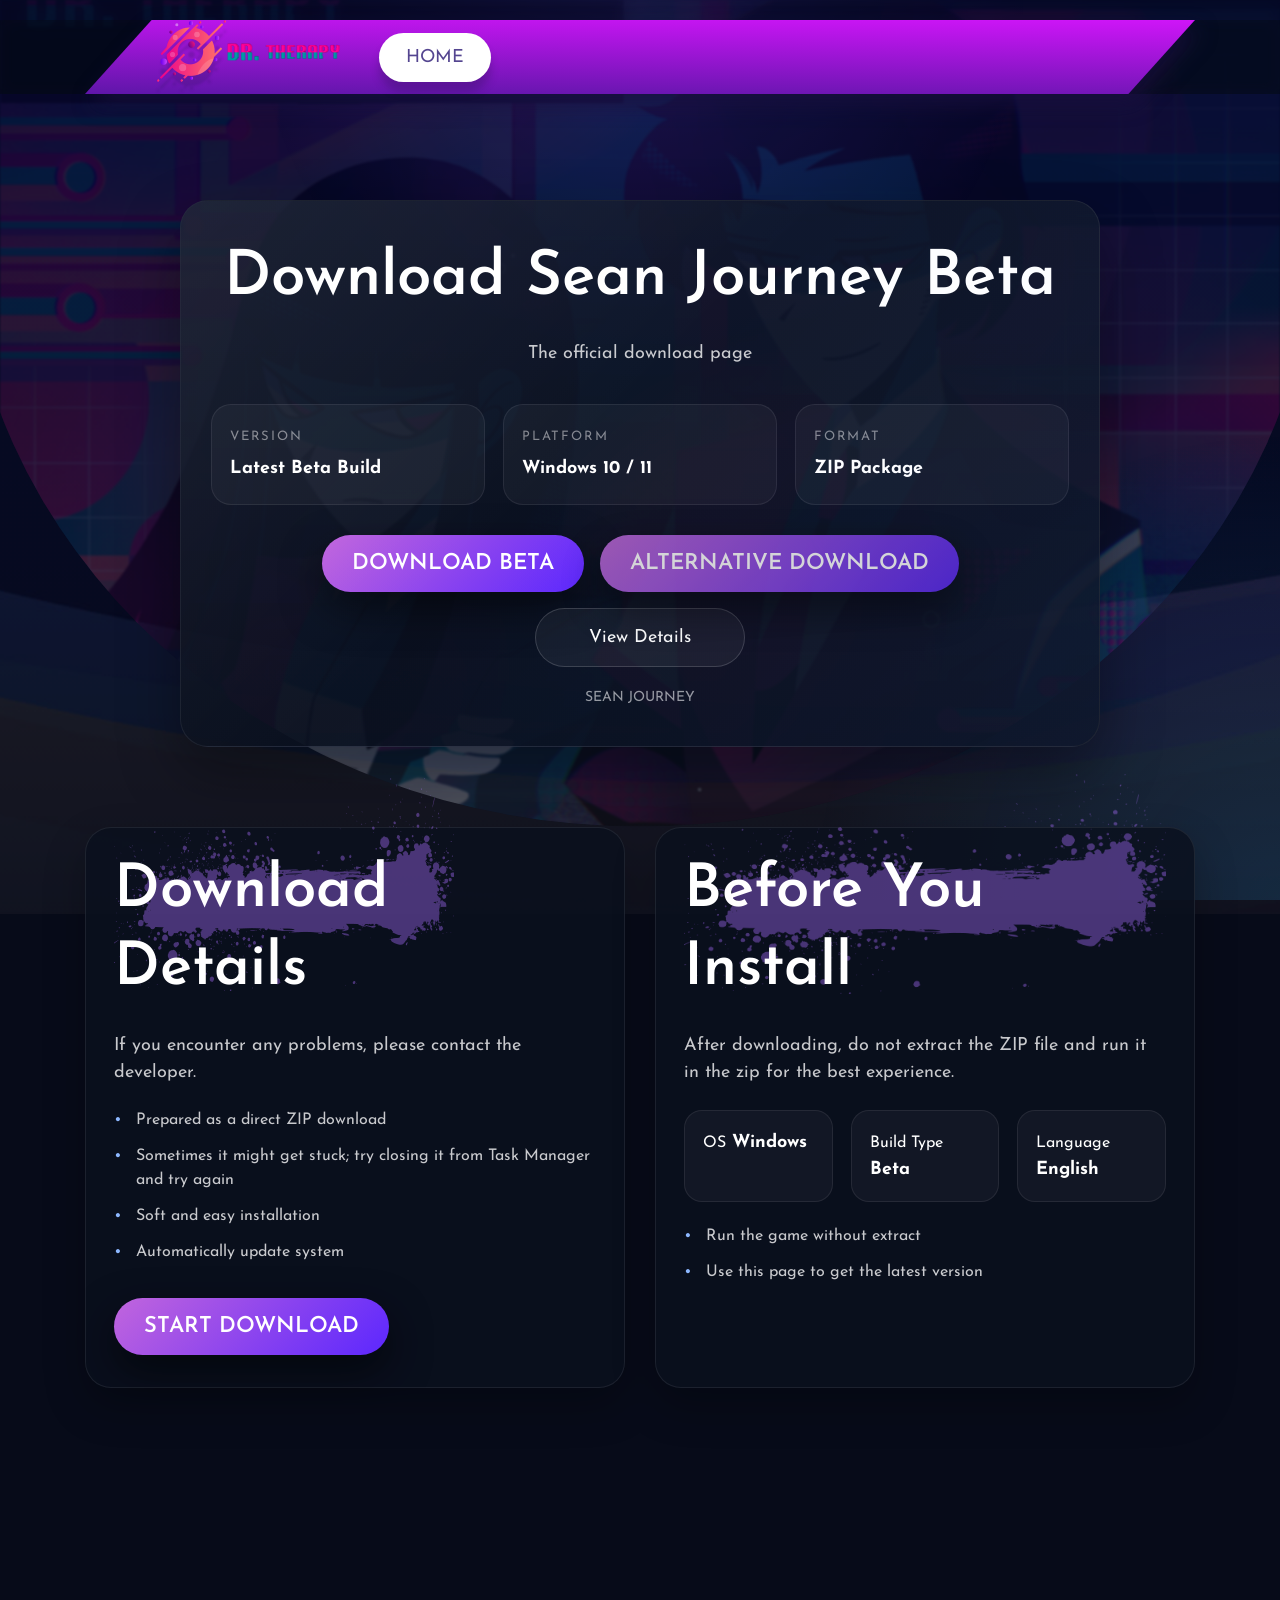
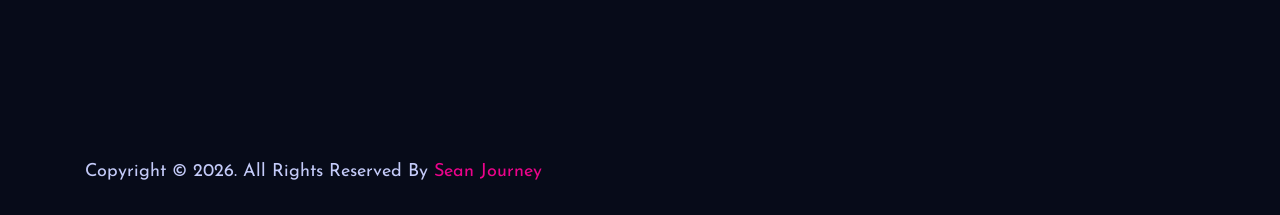
==== download.html @ 07d643d2 "Update download.html" ====
<!DOCTYPE html>
<html lang="en">
<head>
<meta charset="UTF-8">
<meta name="viewport" content="width=device-width, initial-scale=1.0">
<title>Download Sean Journey</title>
<link rel="icon" type="image/png" href="favicons/547-images-72fq3OWCwYFh.png" sizes="16x16">
<link rel="stylesheet" href="css/css-IxWB4lY7jQps.css">
<link rel="stylesheet" href="css/css-XIwxACQ8x75P.css">
<link rel="stylesheet" href="css/css-FMlQLo7aZIdX.css">
<link rel="stylesheet" href="css/css-d6UPQc3RAxbQ.css">
<link rel="stylesheet" href="css/css-5JDWLdADN96t.css">
<link rel="stylesheet" href="css/css-H0JssrYI01Vh.css">
<link rel="stylesheet" href="css/css-qtkO4EIQkeHP.css">
<link rel="stylesheet" href="css/css-QfzSubAjtfDZ.css">
<style>
  body {
    position: relative;
    overflow-x: hidden;
    background: #070b18;
  }

  body::before {
    content: "";
    position: fixed;
    inset: 0;
    background:
      linear-gradient(180deg, rgba(7,11,24,0.55) 0%, rgba(7,11,24,0.78) 45%, rgba(7,11,24,0.92) 100%),
      url('images/images-v4P0TdIMLBCH.jpg') center center / cover no-repeat;
    z-index: -3;
    transform: scale(1.03);
  }

  body::after {
    content: "";
    position: fixed;
    inset: 0;
    background:
      radial-gradient(circle at top, rgba(124, 92, 255, 0.22), transparent 35%),
      radial-gradient(circle at bottom right, rgba(62, 180, 255, 0.14), transparent 30%);
    z-index: -2;
    pointer-events: none;
  }

  .page-wrapper {
    position: relative;
    backdrop-filter: saturate(110%);
  }

  .header,
  .header__bottom {
    background: rgba(8, 12, 24, 0.35);
    backdrop-filter: blur(8px);
  }

  .download-hero {
    position: relative;
    padding: 110px 0 70px;
  }

  .download-hero .clip-path-img {
    opacity: 0.28;
    filter: blur(1px);
  }

  .download-panel {
    position: relative;
    background: linear-gradient(180deg, rgba(17,24,42,0.82) 0%, rgba(10,16,30,0.9) 100%);
    border: 1px solid rgba(255,255,255,0.08);
    border-radius: 28px;
    padding: 38px 30px;
    box-shadow: 0 25px 60px rgba(0,0,0,0.35);
    overflow: hidden;
  }

  .download-panel::before {
    content: "";
    position: absolute;
    inset: 0;
    background: linear-gradient(135deg, rgba(255,255,255,0.06), transparent 45%, rgba(80,140,255,0.06));
    pointer-events: none;
  }

  .download-subtitle {
    max-width: 720px;
    margin: 18px auto 0;
    color: rgba(255,255,255,0.78);
    font-size: 18px;
    line-height: 1.75;
  }

  .detail-grid {
    margin-top: 35px;
    display: grid;
    grid-template-columns: repeat(3, minmax(0, 1fr));
    gap: 18px;
  }

  .detail-card {
    background: rgba(255,255,255,0.04);
    border: 1px solid rgba(255,255,255,0.08);
    border-radius: 20px;
    padding: 22px 18px;
    text-align: left;
    transition: transform .25s ease, border-color .25s ease, background .25s ease;
  }

  .detail-card:hover {
    transform: translateY(-4px);
    border-color: rgba(255,255,255,0.16);
    background: rgba(255,255,255,0.06);
  }

  .detail-card .label {
    display: block;
    font-size: 13px;
    text-transform: uppercase;
    letter-spacing: .14em;
    color: rgba(255,255,255,0.48);
    margin-bottom: 8px;
  }

  .detail-card strong,
  .detail-card span,
  .detail-card p {
    color: #fff;
    margin: 0;
  }

  .hero-actions {
    display: flex;
    justify-content: center;
    gap: 16px;
    flex-wrap: wrap;
    margin-top: 30px;
  }

  .hero-actions .cmn-btn,
  .hero-actions .alt-btn {
    min-width: 210px;
  }

  .alt-btn {
    display: inline-flex;
    align-items: center;
    justify-content: center;
    padding: 15px 26px;
    border-radius: 999px;
    border: 1px solid rgba(255,255,255,0.16);
    color: #fff;
    background: rgba(255,255,255,0.05);
    transition: all .25s ease;
  }

  .alt-btn:hover {
    color: #fff;
    transform: translateY(-2px);
    background: rgba(255,255,255,0.1);
    border-color: rgba(255,255,255,0.26);
  }

  .download-note {
    margin-top: 20px;
    color: rgba(255,255,255,0.58);
    font-size: 14px;
  }

  .content-block {
    padding: 0 0 120px;
  }

  .glass-box {
    background: rgba(10,16,30,0.82);
    border: 1px solid rgba(255,255,255,0.08);
    border-radius: 26px;
    padding: 32px 28px;
    box-shadow: 0 18px 40px rgba(0,0,0,0.25);
    height: 100%;
  }

  .glass-box h3,
  .glass-box h4,
  .glass-box p,
  .glass-box li,
  .glass-box span,
  .glass-box strong {
    color: #fff;
  }

  .glass-box p,
  .glass-box li {
    color: rgba(255,255,255,0.78);
  }

  .check-list {
    list-style: none;
    padding: 0;
    margin: 22px 0 0;
  }

  .check-list li {
    position: relative;
    padding-left: 22px;
    margin-bottom: 12px;
  }

  .check-list li::before {
    content: "•";
    position: absolute;
    left: 0;
    top: 0;
    color: #8db8ff;
  }

  .mini-cta {
    margin-top: 22px;
    display: inline-block;
  }

  .info-strip {
    display: grid;
    grid-template-columns: repeat(3, minmax(0, 1fr));
    gap: 18px;
    margin-top: 24px;
  }

  .info-pill {
    background: rgba(255,255,255,0.04);
    border: 1px solid rgba(255,255,255,0.08);
    border-radius: 18px;
    padding: 18px;
  }

  .footer-section {
    background-color: transparent !important;
  }

  @media (max-width: 991px) {
    .detail-grid,
    .info-strip {
      grid-template-columns: 1fr;
    }

    .download-hero {
      padding-top: 90px;
    }
  }

  .alt-download-btn {
    opacity: 0.82;
    filter: saturate(0.9);
  }

  .alt-download-btn:hover {
    opacity: 1;
    transform: translateY(-2px);
  }

</style>
</head>
<body>
<div class="preloader">
  <div class="spinner">
    <div class="dot1"></div>
    <div class="dot2"></div>
  </div>
</div>

<div class="scroll-to-top">
  <span class="scroll-icon"><i class="las la-arrow-up"></i></span>
</div>

<div class="page-wrapper">
  <header class="header">
    <div class="header__bottom">
      <div class="container">
        <nav class="navbar navbar-expand-xl align-items-center">
          <a class="site-logo site-title" href="index.html">
            <img src="images/images-RcSnmPoXoDvJ.png" alt="Sean Journey logo">
          </a>
          <div class="nav-right">
            <a href="index.html">Home</a>
          </div>
        </nav>
      </div>
    </div>
  </header>

  <section class="inner-hero style--three download-hero">
    <div class="clip-path-img"><img src="images/images-9YUft3VPy93D.png" alt="Sean Journey artwork"></div>
    <div class="container">
      <div class="row justify-content-center">
        <div class="col-xl-10">
          <div class="download-panel text-center">
            <h1 class="game-name">Download Sean Journey Beta</h1>
            <p class="download-subtitle">
              The official download page
            </p>

            <div class="detail-grid">
              <div class="detail-card">
                <span class="label">Version</span>
                <strong>Latest Beta Build</strong>
              </div>
              <div class="detail-card">
                <span class="label">Platform</span>
                <strong>Windows 10 / 11</strong>
              </div>
              <div class="detail-card">
                <span class="label">Format</span>
                <strong>ZIP Package</strong>
              </div>
            </div>

            <div class="hero-actions">
              <a href="downloads/Sean Journey.zip" class="cmn-btn style--two" download>Download Beta</a>
              <a href="https://gofile.io/d/lYinyR" class="cmn-btn style--two alt-download-btn" download>Alternative Download</a>
              <a href="#details" class="alt-btn">View Details</a>
            </div>

            <p class="download-note">SEAN JOURNEY</p>
          </div>
        </div>
      </div>
    </div>
  </section>

  <section class="content-block" id="details">
    <div class="container">
      <div class="row mb-none-30">
        <div class="col-lg-6 mb-30">
          <div class="glass-box">
            <div class="section-header has--bg mb-4">
              <div class="header-image justify-content-start"><img src="images/images-zzeDLjDer0Ff.png" alt="Game info"></div>
              <h2 class="section-title">Download Details</h2>
            </div>
            <p>
              If you encounter any problems, please contact the developer.            </p>
            <ul class="check-list">
              <li>Prepared as a direct ZIP download</li>
              <li>Sometimes it might get stuck; try closing it from Task Manager and try again</li>
              <li>Soft and easy installation</li>
              <li>Automatically update system</li>
            </ul>
            <a href="downloads/Sean Journey.zip" class="cmn-btn style--two mini-cta" download>Start Download</a>
          </div>
        </div>

        <div class="col-lg-6 mb-30">
          <div class="glass-box">
            <div class="section-header has--bg mb-4">
              <div class="header-image justify-content-start"><img src="images/images-P5N8uVR3KMIM.png" alt="Header art"></div>
              <h2 class="section-title">Before You Install</h2>
            </div>
            <p>
              After downloading, do not extract the ZIP file and run it in the zip for the best experience.
            </p>
            <div class="info-strip">
              <div class="info-pill">
                <span class="label">OS</span>
                <strong>Windows</strong>
              </div>
              <div class="info-pill">
                <span class="label">Build Type</span>
                <strong>Beta</strong>
              </div>
              <div class="info-pill">
                <span class="label">Language</span>
                <strong>English</strong>
              </div>
            </div>
            <ul class="check-list">
              <li>Run the game without extract</li>
              <li>Use this page to get the latest version</li>
            </ul>
          </div>
        </div>
      </div>
    </div>
  </section>

  <footer class="footer-section bg_img" data-background="images/elements/footer.png">
    <div class="container">
      <div class="row footer-bottom align-items-center">
        <div class="col-lg-7 col-md-6 text-md-left text-center">
          <p class="copy-right-text">Copyright &copy; 2026. All Rights Reserved By <a href="index.html">Sean Journey</a></p>
        </div>
      </div>
    </div>
  </footer>
</div>

<script src="js/458-js-vhM5nTkRwGeE.js"></script>
<script src="js/3414-js-tIITz0JOA8AU.js"></script>
<script src="js/6328-js-YSzpEnD76Flz.js"></script>
<script src="js/8046-js-hfisyvndt5q6.js"></script>
<script src="js/7450-js-wHGC4QFabzO2.js"></script>
<script src="js/1600-js-KuqgQmobWQ8Y.js"></script>
<script src="js/5266-js-9INz7Jg2AazP.js"></script>
<script src="js/2627-js-Fd31pqFTUSxp.js"></script>
<script src="js/5853-js-1tJf0xvM9SSX.js"></script>
<script src="js/4143-js-h2c0jlg7K18U.js"></script>
</body>
</html>
---- css/css-FMlQLo7aZIdX.css ----
.la,.lab,.lad,.lal,.lar,.las{-moz-osx-font-smoothing:grayscale;-webkit-font-smoothing:antialiased;display:inline-block;font-style:normal;font-variant:normal;text-rendering:auto;line-height:1}.la-lg{font-size:1.33333em;line-height:.75em;vertical-align:-.0667em}.la-xs{font-size:.75em}.la-sm{font-size:.875em}.la-1x{font-size:1em}.la-2x{font-size:2em}.la-3x{font-size:3em}.la-4x{font-size:4em}.la-5x{font-size:5em}.la-6x{font-size:6em}.la-7x{font-size:7em}.la-8x{font-size:8em}.la-9x{font-size:9em}.la-10x{font-size:10em}.la-fw{text-align:center;width:1.25em}.la-ul{list-style-type:none;margin-left:2.5em;padding-left:0}.la-ul>li{position:relative}.la-li{left:-2em;position:absolute;text-align:center;width:2em;line-height:inherit}.la-border{border:solid .08em #eee;border-radius:.1em;padding:.2em .25em .15em}.la-pull-left{float:left}.la-pull-right{float:right}.la.la-pull-left,.lab.la-pull-left,.lal.la-pull-left,.lar.la-pull-left,.las.la-pull-left{margin-right:.3em}.la.la-pull-right,.lab.la-pull-right,.lal.la-pull-right,.lar.la-pull-right,.las.la-pull-right{margin-left:.3em}.la-spin{-webkit-animation:la-spin 2s infinite linear;animation:la-spin 2s infinite linear}.la-pulse{-webkit-animation:la-spin 1s infinite steps(8);animation:la-spin 1s infinite steps(8)}@-webkit-keyframes la-spin{0%{-webkit-transform:rotate(0);transform:rotate(0)}100%{-webkit-transform:rotate(360deg);transform:rotate(360deg)}}@keyframes la-spin{0%{-webkit-transform:rotate(0);transform:rotate(0)}100%{-webkit-transform:rotate(360deg);transform:rotate(360deg)}}.la-rotate-90{-webkit-transform:rotate(90deg);transform:rotate(90deg)}.la-rotate-180{-webkit-transform:rotate(180deg);transform:rotate(180deg)}.la-rotate-270{-webkit-transform:rotate(270deg);transform:rotate(270deg)}.la-flip-horizontal{-webkit-transform:scale(-1,1);transform:scale(-1,1)}.la-flip-vertical{-webkit-transform:scale(1,-1);transform:scale(1,-1)}.la-flip-both,.la-flip-horizontal.la-flip-vertical{-webkit-transform:scale(-1,-1);transform:scale(-1,-1)}:root .la-flip-both,:root .la-flip-horizontal,:root .la-flip-vertical,:root .la-rotate-180,:root .la-rotate-270,:root .la-rotate-90{-webkit-filter:none;filter:none}.la-stack{display:inline-block;height:2em;line-height:2em;position:relative;vertical-align:middle;width:2.5em}.la-stack-1x,.la-stack-2x{left:0;position:absolute;text-align:center;width:100%}.la-stack-1x{line-height:inherit}.la-stack-2x{font-size:2em}.la-inverse{color:#fff}.la-500px:before{content:"\f26e"}.la-accessible-icon:before{content:"\f368"}.la-accusoft:before{content:"\f369"}.la-acquisitions-incorporated:before{content:"\f6af"}.la-ad:before{content:"\f641"}.la-address-book:before{content:"\f2b9"}.la-address-card:before{content:"\f2bb"}.la-adjust:before{content:"\f042"}.la-adn:before{content:"\f170"}.la-adobe:before{content:"\f778"}.la-adversal:before{content:"\f36a"}.la-affiliatetheme:before{content:"\f36b"}.la-air-freshener:before{content:"\f5d0"}.la-airbnb:before{content:"\f834"}.la-algolia:before{content:"\f36c"}.la-align-center:before{content:"\f037"}.la-align-justify:before{content:"\f039"}.la-align-left:before{content:"\f036"}.la-align-right:before{content:"\f038"}.la-alipay:before{content:"\f642"}.la-allergies:before{content:"\f461"}.la-amazon:before{content:"\f270"}.la-amazon-pay:before{content:"\f42c"}.la-ambulance:before{content:"\f0f9"}.la-american-sign-language-interpreting:before{content:"\f2a3"}.la-amilia:before{content:"\f36d"}.la-anchor:before{content:"\f13d"}.la-android:before{content:"\f17b"}.la-angellist:before{content:"\f209"}.la-angle-double-down:before{content:"\f103"}.la-angle-double-left:before{content:"\f100"}.la-angle-double-right:before{content:"\f101"}.la-angle-double-up:before{content:"\f102"}.la-angle-down:before{content:"\f107"}.la-angle-left:before{content:"\f104"}.la-angle-right:before{content:"\f105"}.la-angle-up:before{content:"\f106"}.la-angry:before{content:"\f556"}.la-angrycreative:before{content:"\f36e"}.la-angular:before{content:"\f420"}.la-ankh:before{content:"\f644"}.la-app-store:before{content:"\f36f"}.la-app-store-ios:before{content:"\f370"}.la-apper:before{content:"\f371"}.la-apple:before{content:"\f179"}.la-apple-alt:before{content:"\f5d1"}.la-apple-pay:before{content:"\f415"}.la-archive:before{content:"\f187"}.la-archway:before{content:"\f557"}.la-arrow-alt-circle-down:before{content:"\f358"}.la-arrow-alt-circle-left:before{content:"\f359"}.la-arrow-alt-circle-right:before{content:"\f35a"}.la-arrow-alt-circle-up:before{content:"\f35b"}.la-arrow-circle-down:before{content:"\f0ab"}.la-arrow-circle-left:before{content:"\f0a8"}.la-arrow-circle-right:before{content:"\f0a9"}.la-arrow-circle-up:before{content:"\f0aa"}.la-arrow-down:before{content:"\f063"}.la-arrow-left:before{content:"\f060"}.la-arrow-right:before{content:"\f061"}.la-arrow-up:before{content:"\f062"}.la-arrows-alt:before{content:"\f0b2"}.la-arrows-alt-h:before{content:"\f337"}.la-arrows-alt-v:before{content:"\f338"}.la-artstation:before{content:"\f77a"}.la-assistive-listening-systems:before{content:"\f2a2"}.la-asterisk:before{content:"\f069"}.la-asymmetrik:before{content:"\f372"}.la-at:before{content:"\f1fa"}.la-atlas:before{content:"\f558"}.la-atlassian:before{content:"\f77b"}.la-atom:before{content:"\f5d2"}.la-audible:before{content:"\f373"}.la-audio-description:before{content:"\f29e"}.la-autoprefixer:before{content:"\f41c"}.la-avianex:before{content:"\f374"}.la-aviato:before{content:"\f421"}.la-award:before{content:"\f559"}.la-aws:before{content:"\f375"}.la-baby:before{content:"\f77c"}.la-baby-carriage:before{content:"\f77d"}.la-backspace:before{content:"\f55a"}.la-backward:before{content:"\f04a"}.la-bacon:before{content:"\f7e5"}.la-balance-scale:before{content:"\f24e"}.la-balance-scale-left:before{content:"\f515"}.la-balance-scale-right:before{content:"\f516"}.la-ban:before{content:"\f05e"}.la-band-aid:before{content:"\f462"}.la-bandcamp:before{content:"\f2d5"}.la-barcode:before{content:"\f02a"}.la-bars:before{content:"\f0c9"}.la-baseball-ball:before{content:"\f433"}.la-basketball-ball:before{content:"\f434"}.la-bath:before{content:"\f2cd"}.la-battery-empty:before{content:"\f244"}.la-battery-full:before{content:"\f240"}.la-battery-half:before{content:"\f242"}.la-battery-quarter:before{content:"\f243"}.la-battery-three-quarters:before{content:"\f241"}.la-battle-net:before{content:"\f835"}.la-bed:before{content:"\f236"}.la-beer:before{content:"\f0fc"}.la-behance:before{content:"\f1b4"}.la-behance-square:before{content:"\f1b5"}.la-bell:before{content:"\f0f3"}.la-bell-slash:before{content:"\f1f6"}.la-bezier-curve:before{content:"\f55b"}.la-bible:before{content:"\f647"}.la-bicycle:before{content:"\f206"}.la-biking:before{content:"\f84a"}.la-bimobject:before{content:"\f378"}.la-binoculars:before{content:"\f1e5"}.la-biohazard:before{content:"\f780"}.la-birthday-cake:before{content:"\f1fd"}.la-bitbucket:before{content:"\f171"}.la-bitcoin:before{content:"\f379"}.la-bity:before{content:"\f37a"}.la-black-tie:before{content:"\f27e"}.la-blackberry:before{content:"\f37b"}.la-blender:before{content:"\f517"}.la-blender-phone:before{content:"\f6b6"}.la-blind:before{content:"\f29d"}.la-blog:before{content:"\f781"}.la-blogger:before{content:"\f37c"}.la-blogger-b:before{content:"\f37d"}.la-bluetooth:before{content:"\f293"}.la-bluetooth-b:before{content:"\f294"}.la-bold:before{content:"\f032"}.la-bolt:before{content:"\f0e7"}.la-bomb:before{content:"\f1e2"}.la-bone:before{content:"\f5d7"}.la-bong:before{content:"\f55c"}.la-book:before{content:"\f02d"}.la-book-dead:before{content:"\f6b7"}.la-book-medical:before{content:"\f7e6"}.la-book-open:before{content:"\f518"}.la-book-reader:before{content:"\f5da"}.la-bookmark:before{content:"\f02e"}.la-bootstrap:before{content:"\f836"}.la-border-all:before{content:"\f84c"}.la-border-none:before{content:"\f850"}.la-border-style:before{content:"\f853"}.la-bowling-ball:before{content:"\f436"}.la-box:before{content:"\f466"}.la-box-open:before{content:"\f49e"}.la-boxes:before{content:"\f468"}.la-braille:before{content:"\f2a1"}.la-brain:before{content:"\f5dc"}.la-bread-slice:before{content:"\f7ec"}.la-briefcase:before{content:"\f0b1"}.la-briefcase-medical:before{content:"\f469"}.la-broadcast-tower:before{content:"\f519"}.la-broom:before{content:"\f51a"}.la-brush:before{content:"\f55d"}.la-btc:before{content:"\f15a"}.la-buffer:before{content:"\f837"}.la-bug:before{content:"\f188"}.la-building:before{content:"\f1ad"}.la-bullhorn:before{content:"\f0a1"}.la-bullseye:before{content:"\f140"}.la-burn:before{content:"\f46a"}.la-buromobelexperte:before{content:"\f37f"}.la-bus:before{content:"\f207"}.la-bus-alt:before{content:"\f55e"}.la-business-time:before{content:"\f64a"}.la-buy-n-large:before{content:"\f8a6"}.la-buysellads:before{content:"\f20d"}.la-calculator:before{content:"\f1ec"}.la-calendar:before{content:"\f133"}.la-calendar-alt:before{content:"\f073"}.la-calendar-check:before{content:"\f274"}.la-calendar-day:before{content:"\f783"}.la-calendar-minus:before{content:"\f272"}.la-calendar-plus:before{content:"\f271"}.la-calendar-times:before{content:"\f273"}.la-calendar-week:before{content:"\f784"}.la-camera:before{content:"\f030"}.la-camera-retro:before{content:"\f083"}.la-campground:before{content:"\f6bb"}.la-canadian-maple-leaf:before{content:"\f785"}.la-candy-cane:before{content:"\f786"}.la-cannabis:before{content:"\f55f"}.la-capsules:before{content:"\f46b"}.la-car:before{content:"\f1b9"}.la-car-alt:before{content:"\f5de"}.la-car-battery:before{content:"\f5df"}.la-car-crash:before{content:"\f5e1"}.la-car-side:before{content:"\f5e4"}.la-caret-down:before{content:"\f0d7"}.la-caret-left:before{content:"\f0d9"}.la-caret-right:before{content:"\f0da"}.la-caret-square-down:before{content:"\f150"}.la-caret-square-left:before{content:"\f191"}.la-caret-square-right:before{content:"\f152"}.la-caret-square-up:before{content:"\f151"}.la-caret-up:before{content:"\f0d8"}.la-carrot:before{content:"\f787"}.la-cart-arrow-down:before{content:"\f218"}.la-cart-plus:before{content:"\f217"}.la-cash-register:before{content:"\f788"}.la-cat:before{content:"\f6be"}.la-cc-amazon-pay:before{content:"\f42d"}.la-cc-amex:before{content:"\f1f3"}.la-cc-apple-pay:before{content:"\f416"}.la-cc-diners-club:before{content:"\f24c"}.la-cc-discover:before{content:"\f1f2"}.la-cc-jcb:before{content:"\f24b"}.la-cc-mastercard:before{content:"\f1f1"}.la-cc-paypal:before{content:"\f1f4"}.la-cc-stripe:before{content:"\f1f5"}.la-cc-visa:before{content:"\f1f0"}.la-centercode:before{content:"\f380"}.la-centos:before{content:"\f789"}.la-certificate:before{content:"\f0a3"}.la-chair:before{content:"\f6c0"}.la-chalkboard:before{content:"\f51b"}.la-chalkboard-teacher:before{content:"\f51c"}.la-charging-station:before{content:"\f5e7"}.la-chart-area:before{content:"\f1fe"}.la-chart-bar:before{content:"\f080"}.la-chart-line:before{content:"\f201"}.la-chart-pie:before{content:"\f200"}.la-check:before{content:"\f00c"}.la-check-circle:before{content:"\f058"}.la-check-double:before{content:"\f560"}.la-check-square:before{content:"\f14a"}.la-cheese:before{content:"\f7ef"}.la-chess:before{content:"\f439"}.la-chess-bishop:before{content:"\f43a"}.la-chess-board:before{content:"\f43c"}.la-chess-king:before{content:"\f43f"}.la-chess-knight:before{content:"\f441"}.la-chess-pawn:before{content:"\f443"}.la-chess-queen:before{content:"\f445"}.la-chess-rook:before{content:"\f447"}.la-chevron-circle-down:before{content:"\f13a"}.la-chevron-circle-left:before{content:"\f137"}.la-chevron-circle-right:before{content:"\f138"}.la-chevron-circle-up:before{content:"\f139"}.la-chevron-down:before{content:"\f078"}.la-chevron-left:before{content:"\f053"}.la-chevron-right:before{content:"\f054"}.la-chevron-up:before{content:"\f077"}.la-child:before{content:"\f1ae"}.la-chrome:before{content:"\f268"}.la-chromecast:before{content:"\f838"}.la-church:before{content:"\f51d"}.la-circle:before{content:"\f111"}.la-circle-notch:before{content:"\f1ce"}.la-city:before{content:"\f64f"}.la-clinic-medical:before{content:"\f7f2"}.la-clipboard:before{content:"\f328"}.la-clipboard-check:before{content:"\f46c"}.la-clipboard-list:before{content:"\f46d"}.la-clock:before{content:"\f017"}.la-clone:before{content:"\f24d"}.la-closed-captioning:before{content:"\f20a"}.la-cloud:before{content:"\f0c2"}.la-cloud-download-alt:before{content:"\f381"}.la-cloud-meatball:before{content:"\f73b"}.la-cloud-moon:before{content:"\f6c3"}.la-cloud-moon-rain:before{content:"\f73c"}.la-cloud-rain:before{content:"\f73d"}.la-cloud-showers-heavy:before{content:"\f740"}.la-cloud-sun:before{content:"\f6c4"}.la-cloud-sun-rain:before{content:"\f743"}.la-cloud-upload-alt:before{content:"\f382"}.la-cloudscale:before{content:"\f383"}.la-cloudsmith:before{content:"\f384"}.la-cloudversify:before{content:"\f385"}.la-cocktail:before{content:"\f561"}.la-code:before{content:"\f121"}.la-code-branch:before{content:"\f126"}.la-codepen:before{content:"\f1cb"}.la-codiepie:before{content:"\f284"}.la-coffee:before{content:"\f0f4"}.la-cog:before{content:"\f013"}.la-cogs:before{content:"\f085"}.la-coins:before{content:"\f51e"}.la-columns:before{content:"\f0db"}.la-comment:before{content:"\f075"}.la-comment-alt:before{content:"\f27a"}.la-comment-dollar:before{content:"\f651"}.la-comment-dots:before{content:"\f4ad"}.la-comment-medical:before{content:"\f7f5"}.la-comment-slash:before{content:"\f4b3"}.la-comments:before{content:"\f086"}.la-comments-dollar:before{content:"\f653"}.la-compact-disc:before{content:"\f51f"}.la-compass:before{content:"\f14e"}.la-compress:before{content:"\f066"}.la-compress-arrows-alt:before{content:"\f78c"}.la-concierge-bell:before{content:"\f562"}.la-confluence:before{content:"\f78d"}.la-connectdevelop:before{content:"\f20e"}.la-contao:before{content:"\f26d"}.la-cookie:before{content:"\f563"}.la-cookie-bite:before{content:"\f564"}.la-copy:before{content:"\f0c5"}.la-copyright:before{content:"\f1f9"}.la-cotton-bureau:before{content:"\f89e"}.la-couch:before{content:"\f4b8"}.la-cpanel:before{content:"\f388"}.la-creative-commons:before{content:"\f25e"}.la-creative-commons-by:before{content:"\f4e7"}.la-creative-commons-nc:before{content:"\f4e8"}.la-creative-commons-nc-eu:before{content:"\f4e9"}.la-creative-commons-nc-jp:before{content:"\f4ea"}.la-creative-commons-nd:before{content:"\f4eb"}.la-creative-commons-pd:before{content:"\f4ec"}.la-creative-commons-pd-alt:before{content:"\f4ed"}.la-creative-commons-remix:before{content:"\f4ee"}.la-creative-commons-sa:before{content:"\f4ef"}.la-creative-commons-sampling:before{content:"\f4f0"}.la-creative-commons-sampling-plus:before{content:"\f4f1"}.la-creative-commons-share:before{content:"\f4f2"}.la-creative-commons-zero:before{content:"\f4f3"}.la-credit-card:before{content:"\f09d"}.la-critical-role:before{content:"\f6c9"}.la-crop:before{content:"\f125"}.la-crop-alt:before{content:"\f565"}.la-cross:before{content:"\f654"}.la-crosshairs:before{content:"\f05b"}.la-crow:before{content:"\f520"}.la-crown:before{content:"\f521"}.la-crutch:before{content:"\f7f7"}.la-css3:before{content:"\f13c"}.la-css3-alt:before{content:"\f38b"}.la-cube:before{content:"\f1b2"}.la-cubes:before{content:"\f1b3"}.la-cut:before{content:"\f0c4"}.la-cuttlefish:before{content:"\f38c"}.la-d-and-d:before{content:"\f38d"}.la-d-and-d-beyond:before{content:"\f6ca"}.la-dashcube:before{content:"\f210"}.la-database:before{content:"\f1c0"}.la-deaf:before{content:"\f2a4"}.la-delicious:before{content:"\f1a5"}.la-democrat:before{content:"\f747"}.la-deploydog:before{content:"\f38e"}.la-deskpro:before{content:"\f38f"}.la-desktop:before{content:"\f108"}.la-dev:before{content:"\f6cc"}.la-deviantart:before{content:"\f1bd"}.la-dharmachakra:before{content:"\f655"}.la-dhl:before{content:"\f790"}.la-diagnoses:before{content:"\f470"}.la-diaspora:before{content:"\f791"}.la-dice:before{content:"\f522"}.la-dice-d20:before{content:"\f6cf"}.la-dice-d6:before{content:"\f6d1"}.la-dice-five:before{content:"\f523"}.la-dice-four:before{content:"\f524"}.la-dice-one:before{content:"\f525"}.la-dice-six:before{content:"\f526"}.la-dice-three:before{content:"\f527"}.la-dice-two:before{content:"\f528"}.la-digg:before{content:"\f1a6"}.la-digital-ocean:before{content:"\f391"}.la-digital-tachograph:before{content:"\f566"}.la-directions:before{content:"\f5eb"}.la-discord:before{content:"\f392"}.la-discourse:before{content:"\f393"}.la-divide:before{content:"\f529"}.la-dizzy:before{content:"\f567"}.la-dna:before{content:"\f471"}.la-dochub:before{content:"\f394"}.la-docker:before{content:"\f395"}.la-dog:before{content:"\f6d3"}.la-dollar-sign:before{content:"\f155"}.la-dolly:before{content:"\f472"}.la-dolly-flatbed:before{content:"\f474"}.la-donate:before{content:"\f4b9"}.la-door-closed:before{content:"\f52a"}.la-door-open:before{content:"\f52b"}.la-dot-circle:before{content:"\f192"}.la-dove:before{content:"\f4ba"}.la-download:before{content:"\f019"}.la-draft2digital:before{content:"\f396"}.la-drafting-compass:before{content:"\f568"}.la-dragon:before{content:"\f6d5"}.la-draw-polygon:before{content:"\f5ee"}.la-dribbble:before{content:"\f17d"}.la-dribbble-square:before{content:"\f397"}.la-dropbox:before{content:"\f16b"}.la-drum:before{content:"\f569"}.la-drum-steelpan:before{content:"\f56a"}.la-drumstick-bite:before{content:"\f6d7"}.la-drupal:before{content:"\f1a9"}.la-dumbbell:before{content:"\f44b"}.la-dumpster:before{content:"\f793"}.la-dumpster-fire:before{content:"\f794"}.la-dungeon:before{content:"\f6d9"}.la-dyalog:before{content:"\f399"}.la-earlybirds:before{content:"\f39a"}.la-ebay:before{content:"\f4f4"}.la-edge:before{content:"\f282"}.la-edit:before{content:"\f044"}.la-egg:before{content:"\f7fb"}.la-eject:before{content:"\f052"}.la-elementor:before{content:"\f430"}.la-ellipsis-h:before{content:"\f141"}.la-ellipsis-v:before{content:"\f142"}.la-ello:before{content:"\f5f1"}.la-ember:before{content:"\f423"}.la-empire:before{content:"\f1d1"}.la-envelope:before{content:"\f0e0"}.la-envelope-open:before{content:"\f2b6"}.la-envelope-open-text:before{content:"\f658"}.la-envelope-square:before{content:"\f199"}.la-envira:before{content:"\f299"}.la-equals:before{content:"\f52c"}.la-eraser:before{content:"\f12d"}.la-erlang:before{content:"\f39d"}.la-ethereum:before{content:"\f42e"}.la-ethernet:before{content:"\f796"}.la-etsy:before{content:"\f2d7"}.la-euro-sign:before{content:"\f153"}.la-evernote:before{content:"\f839"}.la-exchange-alt:before{content:"\f362"}.la-exclamation:before{content:"\f12a"}.la-exclamation-circle:before{content:"\f06a"}.la-exclamation-triangle:before{content:"\f071"}.la-expand:before{content:"\f065"}.la-expand-arrows-alt:before{content:"\f31e"}.la-expeditedssl:before{content:"\f23e"}.la-external-link-alt:before{content:"\f35d"}.la-external-link-square-alt:before{content:"\f360"}.la-eye:before{content:"\f06e"}.la-eye-dropper:before{content:"\f1fb"}.la-eye-slash:before{content:"\f070"}.la-facebook:before{content:"\f09a"}.la-facebook-f:before{content:"\f39e"}.la-facebook-messenger:before{content:"\f39f"}.la-facebook-square:before{content:"\f082"}.la-fan:before{content:"\f863"}.la-fantasy-flight-games:before{content:"\f6dc"}.la-fast-backward:before{content:"\f049"}.la-fast-forward:before{content:"\f050"}.la-fax:before{content:"\f1ac"}.la-feather:before{content:"\f52d"}.la-feather-alt:before{content:"\f56b"}.la-fedex:before{content:"\f797"}.la-fedora:before{content:"\f798"}.la-female:before{content:"\f182"}.la-fighter-jet:before{content:"\f0fb"}.la-figma:before{content:"\f799"}.la-file:before{content:"\f15b"}.la-file-alt:before{content:"\f15c"}.la-file-archive:before{content:"\f1c6"}.la-file-audio:before{content:"\f1c7"}.la-file-code:before{content:"\f1c9"}.la-file-contract:before{content:"\f56c"}.la-file-csv:before{content:"\f6dd"}.la-file-download:before{content:"\f56d"}.la-file-excel:before{content:"\f1c3"}.la-file-export:before{content:"\f56e"}.la-file-image:before{content:"\f1c5"}.la-file-import:before{content:"\f56f"}.la-file-invoice:before{content:"\f570"}.la-file-invoice-dollar:before{content:"\f571"}.la-file-medical:before{content:"\f477"}.la-file-medical-alt:before{content:"\f478"}.la-file-pdf:before{content:"\f1c1"}.la-file-powerpoint:before{content:"\f1c4"}.la-file-prescription:before{content:"\f572"}.la-file-signature:before{content:"\f573"}.la-file-upload:before{content:"\f574"}.la-file-video:before{content:"\f1c8"}.la-file-word:before{content:"\f1c2"}.la-fill:before{content:"\f575"}.la-fill-drip:before{content:"\f576"}.la-film:before{content:"\f008"}.la-filter:before{content:"\f0b0"}.la-fingerprint:before{content:"\f577"}.la-fire:before{content:"\f06d"}.la-fire-alt:before{content:"\f7e4"}.la-fire-extinguisher:before{content:"\f134"}.la-firefox:before{content:"\f269"}.la-first-aid:before{content:"\f479"}.la-first-order:before{content:"\f2b0"}.la-first-order-alt:before{content:"\f50a"}.la-firstdraft:before{content:"\f3a1"}.la-fish:before{content:"\f578"}.la-fist-raised:before{content:"\f6de"}.la-flag:before{content:"\f024"}.la-flag-checkered:before{content:"\f11e"}.la-flag-usa:before{content:"\f74d"}.la-flask:before{content:"\f0c3"}.la-flickr:before{content:"\f16e"}.la-flipboard:before{content:"\f44d"}.la-flushed:before{content:"\f579"}.la-fly:before{content:"\f417"}.la-folder:before{content:"\f07b"}.la-folder-minus:before{content:"\f65d"}.la-folder-open:before{content:"\f07c"}.la-folder-plus:before{content:"\f65e"}.la-font:before{content:"\f031"}.la-font-awesome:before{content:"\f2b4"}.la-font-awesome-alt:before{content:"\f35c"}.la-font-awesome-flag:before{content:"\f425"}.la-font-awesome-logo-full:before{content:"\f4e6"}.la-fonticons:before{content:"\f280"}.la-fonticons-fi:before{content:"\f3a2"}.la-football-ball:before{content:"\f44e"}.la-fort-awesome:before{content:"\f286"}.la-fort-awesome-alt:before{content:"\f3a3"}.la-forumbee:before{content:"\f211"}.la-forward:before{content:"\f04e"}.la-foursquare:before{content:"\f180"}.la-free-code-camp:before{content:"\f2c5"}.la-freebsd:before{content:"\f3a4"}.la-frog:before{content:"\f52e"}.la-frown:before{content:"\f119"}.la-frown-open:before{content:"\f57a"}.la-fulcrum:before{content:"\f50b"}.la-funnel-dollar:before{content:"\f662"}.la-futbol:before{content:"\f1e3"}.la-galactic-republic:before{content:"\f50c"}.la-galactic-senate:before{content:"\f50d"}.la-gamepad:before{content:"\f11b"}.la-gas-pump:before{content:"\f52f"}.la-gavel:before{content:"\f0e3"}.la-gem:before{content:"\f3a5"}.la-genderless:before{content:"\f22d"}.la-get-pocket:before{content:"\f265"}.la-gg:before{content:"\f260"}.la-gg-circle:before{content:"\f261"}.la-ghost:before{content:"\f6e2"}.la-gift:before{content:"\f06b"}.la-gifts:before{content:"\f79c"}.la-git:before{content:"\f1d3"}.la-git-alt:before{content:"\f841"}.la-git-square:before{content:"\f1d2"}.la-github:before{content:"\f09b"}.la-github-alt:before{content:"\f113"}.la-github-square:before{content:"\f092"}.la-gitkraken:before{content:"\f3a6"}.la-gitlab:before{content:"\f296"}.la-gitter:before{content:"\f426"}.la-glass-cheers:before{content:"\f79f"}.la-glass-martini:before{content:"\f000"}.la-glass-martini-alt:before{content:"\f57b"}.la-glass-whiskey:before{content:"\f7a0"}.la-glasses:before{content:"\f530"}.la-glide:before{content:"\f2a5"}.la-glide-g:before{content:"\f2a6"}.la-globe:before{content:"\f0ac"}.la-globe-africa:before{content:"\f57c"}.la-globe-americas:before{content:"\f57d"}.la-globe-asia:before{content:"\f57e"}.la-globe-europe:before{content:"\f7a2"}.la-gofore:before{content:"\f3a7"}.la-golf-ball:before{content:"\f450"}.la-goodreads:before{content:"\f3a8"}.la-goodreads-g:before{content:"\f3a9"}.la-google:before{content:"\f1a0"}.la-google-drive:before{content:"\f3aa"}.la-google-play:before{content:"\f3ab"}.la-google-plus:before{content:"\f2b3"}.la-google-plus-g:before{content:"\f0d5"}.la-google-plus-square:before{content:"\f0d4"}.la-google-wallet:before{content:"\f1ee"}.la-gopuram:before{content:"\f664"}.la-graduation-cap:before{content:"\f19d"}.la-gratipay:before{content:"\f184"}.la-grav:before{content:"\f2d6"}.la-greater-than:before{content:"\f531"}.la-greater-than-equal:before{content:"\f532"}.la-grimace:before{content:"\f57f"}.la-grin:before{content:"\f580"}.la-grin-alt:before{content:"\f581"}.la-grin-beam:before{content:"\f582"}.la-grin-beam-sweat:before{content:"\f583"}.la-grin-hearts:before{content:"\f584"}.la-grin-squint:before{content:"\f585"}.la-grin-squint-tears:before{content:"\f586"}.la-grin-stars:before{content:"\f587"}.la-grin-tears:before{content:"\f588"}.la-grin-tongue:before{content:"\f589"}.la-grin-tongue-squint:before{content:"\f58a"}.la-grin-tongue-wink:before{content:"\f58b"}.la-grin-wink:before{content:"\f58c"}.la-grip-horizontal:before{content:"\f58d"}.la-grip-lines:before{content:"\f7a4"}.la-grip-lines-vertical:before{content:"\f7a5"}.la-grip-vertical:before{content:"\f58e"}.la-gripfire:before{content:"\f3ac"}.la-grunt:before{content:"\f3ad"}.la-guitar:before{content:"\f7a6"}.la-gulp:before{content:"\f3ae"}.la-h-square:before{content:"\f0fd"}.la-hacker-news:before{content:"\f1d4"}.la-hacker-news-square:before{content:"\f3af"}.la-hackerrank:before{content:"\f5f7"}.la-hamburger:before{content:"\f805"}.la-hammer:before{content:"\f6e3"}.la-hamsa:before{content:"\f665"}.la-hand-holding:before{content:"\f4bd"}.la-hand-holding-heart:before{content:"\f4be"}.la-hand-holding-usd:before{content:"\f4c0"}.la-hand-lizard:before{content:"\f258"}.la-hand-middle-finger:before{content:"\f806"}.la-hand-paper:before{content:"\f256"}.la-hand-peace:before{content:"\f25b"}.la-hand-point-down:before{content:"\f0a7"}.la-hand-point-left:before{content:"\f0a5"}.la-hand-point-right:before{content:"\f0a4"}.la-hand-point-up:before{content:"\f0a6"}.la-hand-pointer:before{content:"\f25a"}.la-hand-rock:before{content:"\f255"}.la-hand-scissors:before{content:"\f257"}.la-hand-spock:before{content:"\f259"}.la-hands:before{content:"\f4c2"}.la-hands-helping:before{content:"\f4c4"}.la-handshake:before{content:"\f2b5"}.la-hanukiah:before{content:"\f6e6"}.la-hard-hat:before{content:"\f807"}.la-hashtag:before{content:"\f292"}.la-hat-cowboy:before{content:"\f8c0"}.la-hat-cowboy-side:before{content:"\f8c1"}.la-hat-wizard:before{content:"\f6e8"}.la-haykal:before{content:"\f666"}.la-hdd:before{content:"\f0a0"}.la-heading:before{content:"\f1dc"}.la-headphones:before{content:"\f025"}.la-headphones-alt:before{content:"\f58f"}.la-headset:before{content:"\f590"}.la-heart:before{content:"\f004"}.la-heart-broken:before{content:"\f7a9"}.la-heartbeat:before{content:"\f21e"}.la-helicopter:before{content:"\f533"}.la-highlighter:before{content:"\f591"}.la-hiking:before{content:"\f6ec"}.la-hippo:before{content:"\f6ed"}.la-hips:before{content:"\f452"}.la-hire-a-helper:before{content:"\f3b0"}.la-history:before{content:"\f1da"}.la-hockey-puck:before{content:"\f453"}.la-holly-berry:before{content:"\f7aa"}.la-home:before{content:"\f015"}.la-hooli:before{content:"\f427"}.la-hornbill:before{content:"\f592"}.la-horse:before{content:"\f6f0"}.la-horse-head:before{content:"\f7ab"}.la-hospital:before{content:"\f0f8"}.la-hospital-alt:before{content:"\f47d"}.la-hospital-symbol:before{content:"\f47e"}.la-hot-tub:before{content:"\f593"}.la-hotdog:before{content:"\f80f"}.la-hotel:before{content:"\f594"}.la-hotjar:before{content:"\f3b1"}.la-hourglass:before{content:"\f254"}.la-hourglass-end:before{content:"\f253"}.la-hourglass-half:before{content:"\f252"}.la-hourglass-start:before{content:"\f251"}.la-house-damage:before{content:"\f6f1"}.la-houzz:before{content:"\f27c"}.la-hryvnia:before{content:"\f6f2"}.la-html5:before{content:"\f13b"}.la-hubspot:before{content:"\f3b2"}.la-i-cursor:before{content:"\f246"}.la-ice-cream:before{content:"\f810"}.la-icicles:before{content:"\f7ad"}.la-icons:before{content:"\f86d"}.la-id-badge:before{content:"\f2c1"}.la-id-card:before{content:"\f2c2"}.la-id-card-alt:before{content:"\f47f"}.la-igloo:before{content:"\f7ae"}.la-image:before{content:"\f03e"}.la-images:before{content:"\f302"}.la-imdb:before{content:"\f2d8"}.la-inbox:before{content:"\f01c"}.la-indent:before{content:"\f03c"}.la-industry:before{content:"\f275"}.la-infinity:before{content:"\f534"}.la-info:before{content:"\f129"}.la-info-circle:before{content:"\f05a"}.la-instagram:before{content:"\f16d"}.la-intercom:before{content:"\f7af"}.la-internet-explorer:before{content:"\f26b"}.la-invision:before{content:"\f7b0"}.la-ioxhost:before{content:"\f208"}.la-italic:before{content:"\f033"}.la-itch-io:before{content:"\f83a"}.la-itunes:before{content:"\f3b4"}.la-itunes-note:before{content:"\f3b5"}.la-java:before{content:"\f4e4"}.la-jedi:before{content:"\f669"}.la-jedi-order:before{content:"\f50e"}.la-jenkins:before{content:"\f3b6"}.la-jira:before{content:"\f7b1"}.la-joget:before{content:"\f3b7"}.la-joint:before{content:"\f595"}.la-joomla:before{content:"\f1aa"}.la-journal-whills:before{content:"\f66a"}.la-js:before{content:"\f3b8"}.la-js-square:before{content:"\f3b9"}.la-jsfiddle:before{content:"\f1cc"}.la-kaaba:before{content:"\f66b"}.la-kaggle:before{content:"\f5fa"}.la-key:before{content:"\f084"}.la-keybase:before{content:"\f4f5"}.la-keyboard:before{content:"\f11c"}.la-keycdn:before{content:"\f3ba"}.la-khanda:before{content:"\f66d"}.la-kickstarter:before{content:"\f3bb"}.la-kickstarter-k:before{content:"\f3bc"}.la-kiss:before{content:"\f596"}.la-kiss-beam:before{content:"\f597"}.la-kiss-wink-heart:before{content:"\f598"}.la-kiwi-bird:before{content:"\f535"}.la-korvue:before{content:"\f42f"}.la-landmark:before{content:"\f66f"}.la-language:before{content:"\f1ab"}.la-laptop:before{content:"\f109"}.la-laptop-code:before{content:"\f5fc"}.la-laptop-medical:before{content:"\f812"}.la-laravel:before{content:"\f3bd"}.la-lastfm:before{content:"\f202"}.la-lastfm-square:before{content:"\f203"}.la-laugh:before{content:"\f599"}.la-laugh-beam:before{content:"\f59a"}.la-laugh-squint:before{content:"\f59b"}.la-laugh-wink:before{content:"\f59c"}.la-layer-group:before{content:"\f5fd"}.la-leaf:before{content:"\f06c"}.la-leanpub:before{content:"\f212"}.la-lemon:before{content:"\f094"}.la-less:before{content:"\f41d"}.la-less-than:before{content:"\f536"}.la-less-than-equal:before{content:"\f537"}.la-level-down-alt:before{content:"\f3be"}.la-level-up-alt:before{content:"\f3bf"}.la-life-ring:before{content:"\f1cd"}.la-lightbulb:before{content:"\f0eb"}.la-line:before{content:"\f3c0"}.la-link:before{content:"\f0c1"}.la-linkedin:before{content:"\f08c"}.la-linkedin-in:before{content:"\f0e1"}.la-linode:before{content:"\f2b8"}.la-linux:before{content:"\f17c"}.la-lira-sign:before{content:"\f195"}.la-list:before{content:"\f03a"}.la-list-alt:before{content:"\f022"}.la-list-ol:before{content:"\f0cb"}.la-list-ul:before{content:"\f0ca"}.la-location-arrow:before{content:"\f124"}.la-lock:before{content:"\f023"}.la-lock-open:before{content:"\f3c1"}.la-long-arrow-alt-down:before{content:"\f309"}.la-long-arrow-alt-left:before{content:"\f30a"}.la-long-arrow-alt-right:before{content:"\f30b"}.la-long-arrow-alt-up:before{content:"\f30c"}.la-low-vision:before{content:"\f2a8"}.la-luggage-cart:before{content:"\f59d"}.la-lyft:before{content:"\f3c3"}.la-magento:before{content:"\f3c4"}.la-magic:before{content:"\f0d0"}.la-magnet:before{content:"\f076"}.la-mail-bulk:before{content:"\f674"}.la-mailchimp:before{content:"\f59e"}.la-male:before{content:"\f183"}.la-mandalorian:before{content:"\f50f"}.la-map:before{content:"\f279"}.la-map-marked:before{content:"\f59f"}.la-map-marked-alt:before{content:"\f5a0"}.la-map-marker:before{content:"\f041"}.la-map-marker-alt:before{content:"\f3c5"}.la-map-pin:before{content:"\f276"}.la-map-signs:before{content:"\f277"}.la-markdown:before{content:"\f60f"}.la-marker:before{content:"\f5a1"}.la-mars:before{content:"\f222"}.la-mars-double:before{content:"\f227"}.la-mars-stroke:before{content:"\f229"}.la-mars-stroke-h:before{content:"\f22b"}.la-mars-stroke-v:before{content:"\f22a"}.la-mask:before{content:"\f6fa"}.la-mastodon:before{content:"\f4f6"}.la-maxcdn:before{content:"\f136"}.la-mdb:before{content:"\f8ca"}.la-medal:before{content:"\f5a2"}.la-medapps:before{content:"\f3c6"}.la-medium:before{content:"\f23a"}.la-medium-m:before{content:"\f3c7"}.la-medkit:before{content:"\f0fa"}.la-medrt:before{content:"\f3c8"}.la-meetup:before{content:"\f2e0"}.la-megaport:before{content:"\f5a3"}.la-meh:before{content:"\f11a"}.la-meh-blank:before{content:"\f5a4"}.la-meh-rolling-eyes:before{content:"\f5a5"}.la-memory:before{content:"\f538"}.la-mendeley:before{content:"\f7b3"}.la-menorah:before{content:"\f676"}.la-mercury:before{content:"\f223"}.la-meteor:before{content:"\f753"}.la-microchip:before{content:"\f2db"}.la-microphone:before{content:"\f130"}.la-microphone-alt:before{content:"\f3c9"}.la-microphone-alt-slash:before{content:"\f539"}.la-microphone-slash:before{content:"\f131"}.la-microscope:before{content:"\f610"}.la-microsoft:before{content:"\f3ca"}.la-minus:before{content:"\f068"}.la-minus-circle:before{content:"\f056"}.la-minus-square:before{content:"\f146"}.la-mitten:before{content:"\f7b5"}.la-mix:before{content:"\f3cb"}.la-mixcloud:before{content:"\f289"}.la-mizuni:before{content:"\f3cc"}.la-mobile:before{content:"\f10b"}.la-mobile-alt:before{content:"\f3cd"}.la-modx:before{content:"\f285"}.la-monero:before{content:"\f3d0"}.la-money-bill:before{content:"\f0d6"}.la-money-bill-alt:before{content:"\f3d1"}.la-money-bill-wave:before{content:"\f53a"}.la-money-bill-wave-alt:before{content:"\f53b"}.la-money-check:before{content:"\f53c"}.la-money-check-alt:before{content:"\f53d"}.la-monument:before{content:"\f5a6"}.la-moon:before{content:"\f186"}.la-mortar-pestle:before{content:"\f5a7"}.la-mosque:before{content:"\f678"}.la-motorcycle:before{content:"\f21c"}.la-mountain:before{content:"\f6fc"}.la-mouse:before{content:"\f8cc"}.la-mouse-pointer:before{content:"\f245"}.la-mug-hot:before{content:"\f7b6"}.la-music:before{content:"\f001"}.la-napster:before{content:"\f3d2"}.la-neos:before{content:"\f612"}.la-network-wired:before{content:"\f6ff"}.la-neuter:before{content:"\f22c"}.la-newspaper:before{content:"\f1ea"}.la-nimblr:before{content:"\f5a8"}.la-node:before{content:"\f419"}.la-node-js:before{content:"\f3d3"}.la-not-equal:before{content:"\f53e"}.la-notes-medical:before{content:"\f481"}.la-npm:before{content:"\f3d4"}.la-ns8:before{content:"\f3d5"}.la-nutritionix:before{content:"\f3d6"}.la-object-group:before{content:"\f247"}.la-object-ungroup:before{content:"\f248"}.la-odnoklassniki:before{content:"\f263"}.la-odnoklassniki-square:before{content:"\f264"}.la-oil-can:before{content:"\f613"}.la-old-republic:before{content:"\f510"}.la-om:before{content:"\f679"}.la-opencart:before{content:"\f23d"}.la-openid:before{content:"\f19b"}.la-opera:before{content:"\f26a"}.la-optin-monster:before{content:"\f23c"}.la-orcid:before{content:"\f8d2"}.la-osi:before{content:"\f41a"}.la-otter:before{content:"\f700"}.la-outdent:before{content:"\f03b"}.la-page4:before{content:"\f3d7"}.la-pagelines:before{content:"\f18c"}.la-pager:before{content:"\f815"}.la-paint-brush:before{content:"\f1fc"}.la-paint-roller:before{content:"\f5aa"}.la-palette:before{content:"\f53f"}.la-palfed:before{content:"\f3d8"}.la-pallet:before{content:"\f482"}.la-paper-plane:before{content:"\f1d8"}.la-paperclip:before{content:"\f0c6"}.la-parachute-box:before{content:"\f4cd"}.la-paragraph:before{content:"\f1dd"}.la-parking:before{content:"\f540"}.la-passport:before{content:"\f5ab"}.la-pastafarianism:before{content:"\f67b"}.la-paste:before{content:"\f0ea"}.la-patreon:before{content:"\f3d9"}.la-pause:before{content:"\f04c"}.la-pause-circle:before{content:"\f28b"}.la-paw:before{content:"\f1b0"}.la-paypal:before{content:"\f1ed"}.la-peace:before{content:"\f67c"}.la-pen:before{content:"\f304"}.la-pen-alt:before{content:"\f305"}.la-pen-fancy:before{content:"\f5ac"}.la-pen-nib:before{content:"\f5ad"}.la-pen-square:before{content:"\f14b"}.la-pencil-alt:before{content:"\f303"}.la-pencil-ruler:before{content:"\f5ae"}.la-penny-arcade:before{content:"\f704"}.la-people-carry:before{content:"\f4ce"}.la-pepper-hot:before{content:"\f816"}.la-percent:before{content:"\f295"}.la-percentage:before{content:"\f541"}.la-periscope:before{content:"\f3da"}.la-person-booth:before{content:"\f756"}.la-phabricator:before{content:"\f3db"}.la-phoenix-framework:before{content:"\f3dc"}.la-phoenix-squadron:before{content:"\f511"}.la-phone:before{content:"\f095"}.la-phone-alt:before{content:"\f879"}.la-phone-slash:before{content:"\f3dd"}.la-phone-square:before{content:"\f098"}.la-phone-square-alt:before{content:"\f87b"}.la-phone-volume:before{content:"\f2a0"}.la-photo-video:before{content:"\f87c"}.la-php:before{content:"\f457"}.la-pied-piper:before{content:"\f2ae"}.la-pied-piper-alt:before{content:"\f1a8"}.la-pied-piper-hat:before{content:"\f4e5"}.la-pied-piper-pp:before{content:"\f1a7"}.la-piggy-bank:before{content:"\f4d3"}.la-pills:before{content:"\f484"}.la-pinterest:before{content:"\f0d2"}.la-pinterest-p:before{content:"\f231"}.la-pinterest-square:before{content:"\f0d3"}.la-pizza-slice:before{content:"\f818"}.la-place-of-worship:before{content:"\f67f"}.la-plane:before{content:"\f072"}.la-plane-arrival:before{content:"\f5af"}.la-plane-departure:before{content:"\f5b0"}.la-play:before{content:"\f04b"}.la-play-circle:before{content:"\f144"}.la-playstation:before{content:"\f3df"}.la-plug:before{content:"\f1e6"}.la-plus:before{content:"\f067"}.la-plus-circle:before{content:"\f055"}.la-plus-square:before{content:"\f0fe"}.la-podcast:before{content:"\f2ce"}.la-poll:before{content:"\f681"}.la-poll-h:before{content:"\f682"}.la-poo:before{content:"\f2fe"}.la-poo-storm:before{content:"\f75a"}.la-poop:before{content:"\f619"}.la-portrait:before{content:"\f3e0"}.la-pound-sign:before{content:"\f154"}.la-power-off:before{content:"\f011"}.la-pray:before{content:"\f683"}.la-praying-hands:before{content:"\f684"}.la-prescription:before{content:"\f5b1"}.la-prescription-bottle:before{content:"\f485"}.la-prescription-bottle-alt:before{content:"\f486"}.la-print:before{content:"\f02f"}.la-procedures:before{content:"\f487"}.la-product-hunt:before{content:"\f288"}.la-project-diagram:before{content:"\f542"}.la-pushed:before{content:"\f3e1"}.la-puzzle-piece:before{content:"\f12e"}.la-python:before{content:"\f3e2"}.la-qq:before{content:"\f1d6"}.la-qrcode:before{content:"\f029"}.la-question:before{content:"\f128"}.la-question-circle:before{content:"\f059"}.la-quidditch:before{content:"\f458"}.la-quinscape:before{content:"\f459"}.la-quora:before{content:"\f2c4"}.la-quote-left:before{content:"\f10d"}.la-quote-right:before{content:"\f10e"}.la-quran:before{content:"\f687"}.la-r-project:before{content:"\f4f7"}.la-radiation:before{content:"\f7b9"}.la-radiation-alt:before{content:"\f7ba"}.la-rainbow:before{content:"\f75b"}.la-random:before{content:"\f074"}.la-raspberry-pi:before{content:"\f7bb"}.la-ravelry:before{content:"\f2d9"}.la-react:before{content:"\f41b"}.la-reacteurope:before{content:"\f75d"}.la-readme:before{content:"\f4d5"}.la-rebel:before{content:"\f1d0"}.la-receipt:before{content:"\f543"}.la-record-vinyl:before{content:"\f8d9"}.la-recycle:before{content:"\f1b8"}.la-red-river:before{content:"\f3e3"}.la-reddit:before{content:"\f1a1"}.la-reddit-alien:before{content:"\f281"}.la-reddit-square:before{content:"\f1a2"}.la-redhat:before{content:"\f7bc"}.la-redo:before{content:"\f01e"}.la-redo-alt:before{content:"\f2f9"}.la-registered:before{content:"\f25d"}.la-remove-format:before{content:"\f87d"}.la-renren:before{content:"\f18b"}.la-reply:before{content:"\f3e5"}.la-reply-all:before{content:"\f122"}.la-replyd:before{content:"\f3e6"}.la-republican:before{content:"\f75e"}.la-researchgate:before{content:"\f4f8"}.la-resolving:before{content:"\f3e7"}.la-restroom:before{content:"\f7bd"}.la-retweet:before{content:"\f079"}.la-rev:before{content:"\f5b2"}.la-ribbon:before{content:"\f4d6"}.la-ring:before{content:"\f70b"}.la-road:before{content:"\f018"}.la-robot:before{content:"\f544"}.la-rocket:before{content:"\f135"}.la-rocketchat:before{content:"\f3e8"}.la-rockrms:before{content:"\f3e9"}.la-route:before{content:"\f4d7"}.la-rss:before{content:"\f09e"}.la-rss-square:before{content:"\f143"}.la-ruble-sign:before{content:"\f158"}.la-ruler:before{content:"\f545"}.la-ruler-combined:before{content:"\f546"}.la-ruler-horizontal:before{content:"\f547"}.la-ruler-vertical:before{content:"\f548"}.la-running:before{content:"\f70c"}.la-rupee-sign:before{content:"\f156"}.la-sad-cry:before{content:"\f5b3"}.la-sad-tear:before{content:"\f5b4"}.la-safari:before{content:"\f267"}.la-salesforce:before{content:"\f83b"}.la-sass:before{content:"\f41e"}.la-satellite:before{content:"\f7bf"}.la-satellite-dish:before{content:"\f7c0"}.la-save:before{content:"\f0c7"}.la-schlix:before{content:"\f3ea"}.la-school:before{content:"\f549"}.la-screwdriver:before{content:"\f54a"}.la-scribd:before{content:"\f28a"}.la-scroll:before{content:"\f70e"}.la-sd-card:before{content:"\f7c2"}.la-search:before{content:"\f002"}.la-search-dollar:before{content:"\f688"}.la-search-location:before{content:"\f689"}.la-search-minus:before{content:"\f010"}.la-search-plus:before{content:"\f00e"}.la-searchengin:before{content:"\f3eb"}.la-seedling:before{content:"\f4d8"}.la-sellcast:before{content:"\f2da"}.la-sellsy:before{content:"\f213"}.la-server:before{content:"\f233"}.la-servicestack:before{content:"\f3ec"}.la-shapes:before{content:"\f61f"}.la-share:before{content:"\f064"}.la-share-alt:before{content:"\f1e0"}.la-share-alt-square:before{content:"\f1e1"}.la-share-square:before{content:"\f14d"}.la-shekel-sign:before{content:"\f20b"}.la-shield-alt:before{content:"\f3ed"}.la-ship:before{content:"\f21a"}.la-shipping-fast:before{content:"\f48b"}.la-shirtsinbulk:before{content:"\f214"}.la-shoe-prints:before{content:"\f54b"}.la-shopping-bag:before{content:"\f290"}.la-shopping-basket:before{content:"\f291"}.la-shopping-cart:before{content:"\f07a"}.la-shopware:before{content:"\f5b5"}.la-shower:before{content:"\f2cc"}.la-shuttle-van:before{content:"\f5b6"}.la-sign:before{content:"\f4d9"}.la-sign-in-alt:before{content:"\f2f6"}.la-sign-language:before{content:"\f2a7"}.la-sign-out-alt:before{content:"\f2f5"}.la-signal:before{content:"\f012"}.la-signature:before{content:"\f5b7"}.la-sim-card:before{content:"\f7c4"}.la-simplybuilt:before{content:"\f215"}.la-sistrix:before{content:"\f3ee"}.la-sitemap:before{content:"\f0e8"}.la-sith:before{content:"\f512"}.la-skating:before{content:"\f7c5"}.la-sketch:before{content:"\f7c6"}.la-skiing:before{content:"\f7c9"}.la-skiing-nordic:before{content:"\f7ca"}.la-skull:before{content:"\f54c"}.la-skull-crossbones:before{content:"\f714"}.la-skyatlas:before{content:"\f216"}.la-skype:before{content:"\f17e"}.la-slack:before{content:"\f198"}.la-slack-hash:before{content:"\f3ef"}.la-slash:before{content:"\f715"}.la-sleigh:before{content:"\f7cc"}.la-sliders-h:before{content:"\f1de"}.la-slideshare:before{content:"\f1e7"}.la-smile:before{content:"\f118"}.la-smile-beam:before{content:"\f5b8"}.la-smile-wink:before{content:"\f4da"}.la-smog:before{content:"\f75f"}.la-smoking:before{content:"\f48d"}.la-smoking-ban:before{content:"\f54d"}.la-sms:before{content:"\f7cd"}.la-snapchat:before{content:"\f2ab"}.la-snapchat-ghost:before{content:"\f2ac"}.la-snapchat-square:before{content:"\f2ad"}.la-snowboarding:before{content:"\f7ce"}.la-snowflake:before{content:"\f2dc"}.la-snowman:before{content:"\f7d0"}.la-snowplow:before{content:"\f7d2"}.la-socks:before{content:"\f696"}.la-solar-panel:before{content:"\f5ba"}.la-sort:before{content:"\f0dc"}.la-sort-alpha-down:before{content:"\f15d"}.la-sort-alpha-down-alt:before{content:"\f881"}.la-sort-alpha-up:before{content:"\f15e"}.la-sort-alpha-up-alt:before{content:"\f882"}.la-sort-amount-down:before{content:"\f160"}.la-sort-amount-down-alt:before{content:"\f884"}.la-sort-amount-up:before{content:"\f161"}.la-sort-amount-up-alt:before{content:"\f885"}.la-sort-down:before{content:"\f0dd"}.la-sort-numeric-down:before{content:"\f162"}.la-sort-numeric-down-alt:before{content:"\f886"}.la-sort-numeric-up:before{content:"\f163"}.la-sort-numeric-up-alt:before{content:"\f887"}.la-sort-up:before{content:"\f0de"}.la-soundcloud:before{content:"\f1be"}.la-sourcetree:before{content:"\f7d3"}.la-spa:before{content:"\f5bb"}.la-space-shuttle:before{content:"\f197"}.la-speakap:before{content:"\f3f3"}.la-speaker-deck:before{content:"\f83c"}.la-spell-check:before{content:"\f891"}.la-spider:before{content:"\f717"}.la-spinner:before{content:"\f110"}.la-splotch:before{content:"\f5bc"}.la-spotify:before{content:"\f1bc"}.la-spray-can:before{content:"\f5bd"}.la-square:before{content:"\f0c8"}.la-square-full:before{content:"\f45c"}.la-square-root-alt:before{content:"\f698"}.la-squarespace:before{content:"\f5be"}.la-stack-exchange:before{content:"\f18d"}.la-stack-overflow:before{content:"\f16c"}.la-stackpath:before{content:"\f842"}.la-stamp:before{content:"\f5bf"}.la-star:before{content:"\f005"}.la-star-and-crescent:before{content:"\f699"}.la-star-half:before{content:"\f089"}.la-star-half-alt:before{content:"\f5c0"}.la-star-of-david:before{content:"\f69a"}.la-star-of-life:before{content:"\f621"}.la-staylinked:before{content:"\f3f5"}.la-steam:before{content:"\f1b6"}.la-steam-square:before{content:"\f1b7"}.la-steam-symbol:before{content:"\f3f6"}.la-step-backward:before{content:"\f048"}.la-step-forward:before{content:"\f051"}.la-stethoscope:before{content:"\f0f1"}.la-sticker-mule:before{content:"\f3f7"}.la-sticky-note:before{content:"\f249"}.la-stop:before{content:"\f04d"}.la-stop-circle:before{content:"\f28d"}.la-stopwatch:before{content:"\f2f2"}.la-store:before{content:"\f54e"}.la-store-alt:before{content:"\f54f"}.la-strava:before{content:"\f428"}.la-stream:before{content:"\f550"}.la-street-view:before{content:"\f21d"}.la-strikethrough:before{content:"\f0cc"}.la-stripe:before{content:"\f429"}.la-stripe-s:before{content:"\f42a"}.la-stroopwafel:before{content:"\f551"}.la-studiovinari:before{content:"\f3f8"}.la-stumbleupon:before{content:"\f1a4"}.la-stumbleupon-circle:before{content:"\f1a3"}.la-subscript:before{content:"\f12c"}.la-subway:before{content:"\f239"}.la-suitcase:before{content:"\f0f2"}.la-suitcase-rolling:before{content:"\f5c1"}.la-sun:before{content:"\f185"}.la-superpowers:before{content:"\f2dd"}.la-superscript:before{content:"\f12b"}.la-supple:before{content:"\f3f9"}.la-surprise:before{content:"\f5c2"}.la-suse:before{content:"\f7d6"}.la-swatchbook:before{content:"\f5c3"}.la-swift:before{content:"\f8e1"}.la-swimmer:before{content:"\f5c4"}.la-swimming-pool:before{content:"\f5c5"}.la-symfony:before{content:"\f83d"}.la-synagogue:before{content:"\f69b"}.la-sync:before{content:"\f021"}.la-sync-alt:before{content:"\f2f1"}.la-syringe:before{content:"\f48e"}.la-table:before{content:"\f0ce"}.la-table-tennis:before{content:"\f45d"}.la-tablet:before{content:"\f10a"}.la-tablet-alt:before{content:"\f3fa"}.la-tablets:before{content:"\f490"}.la-tachometer-alt:before{content:"\f3fd"}.la-tag:before{content:"\f02b"}.la-tags:before{content:"\f02c"}.la-tape:before{content:"\f4db"}.la-tasks:before{content:"\f0ae"}.la-taxi:before{content:"\f1ba"}.la-teamspeak:before{content:"\f4f9"}.la-teeth:before{content:"\f62e"}.la-teeth-open:before{content:"\f62f"}.la-telegram:before{content:"\f2c6"}.la-telegram-plane:before{content:"\f3fe"}.la-temperature-high:before{content:"\f769"}.la-temperature-low:before{content:"\f76b"}.la-tencent-weibo:before{content:"\f1d5"}.la-tenge:before{content:"\f7d7"}.la-terminal:before{content:"\f120"}.la-text-height:before{content:"\f034"}.la-text-width:before{content:"\f035"}.la-th:before{content:"\f00a"}.la-th-large:before{content:"\f009"}.la-th-list:before{content:"\f00b"}.la-the-red-yeti:before{content:"\f69d"}.la-theater-masks:before{content:"\f630"}.la-themeco:before{content:"\f5c6"}.la-themeisle:before{content:"\f2b2"}.la-thermometer:before{content:"\f491"}.la-thermometer-empty:before{content:"\f2cb"}.la-thermometer-full:before{content:"\f2c7"}.la-thermometer-half:before{content:"\f2c9"}.la-thermometer-quarter:before{content:"\f2ca"}.la-thermometer-three-quarters:before{content:"\f2c8"}.la-think-peaks:before{content:"\f731"}.la-thumbs-down:before{content:"\f165"}.la-thumbs-up:before{content:"\f164"}.la-thumbtack:before{content:"\f08d"}.la-ticket-alt:before{content:"\f3ff"}.la-times:before{content:"\f00d"}.la-times-circle:before{content:"\f057"}.la-tint:before{content:"\f043"}.la-tint-slash:before{content:"\f5c7"}.la-tired:before{content:"\f5c8"}.la-toggle-off:before{content:"\f204"}.la-toggle-on:before{content:"\f205"}.la-toilet:before{content:"\f7d8"}.la-toilet-paper:before{content:"\f71e"}.la-toolbox:before{content:"\f552"}.la-tools:before{content:"\f7d9"}.la-tooth:before{content:"\f5c9"}.la-torah:before{content:"\f6a0"}.la-torii-gate:before{content:"\f6a1"}.la-tractor:before{content:"\f722"}.la-trade-federation:before{content:"\f513"}.la-trademark:before{content:"\f25c"}.la-traffic-light:before{content:"\f637"}.la-train:before{content:"\f238"}.la-tram:before{content:"\f7da"}.la-transgender:before{content:"\f224"}.la-transgender-alt:before{content:"\f225"}.la-trash:before{content:"\f1f8"}.la-trash-alt:before{content:"\f2ed"}.la-trash-restore:before{content:"\f829"}.la-trash-restore-alt:before{content:"\f82a"}.la-tree:before{content:"\f1bb"}.la-trello:before{content:"\f181"}.la-tripadvisor:before{content:"\f262"}.la-trophy:before{content:"\f091"}.la-truck:before{content:"\f0d1"}.la-truck-loading:before{content:"\f4de"}.la-truck-monster:before{content:"\f63b"}.la-truck-moving:before{content:"\f4df"}.la-truck-pickup:before{content:"\f63c"}.la-tshirt:before{content:"\f553"}.la-tty:before{content:"\f1e4"}.la-tumblr:before{content:"\f173"}.la-tumblr-square:before{content:"\f174"}.la-tv:before{content:"\f26c"}.la-twitch:before{content:"\f1e8"}.la-twitter:before{content:"\f099"}.la-twitter-square:before{content:"\f081"}.la-typo3:before{content:"\f42b"}.la-uber:before{content:"\f402"}.la-ubuntu:before{content:"\f7df"}.la-uikit:before{content:"\f403"}.la-umbraco:before{content:"\f8e8"}.la-umbrella:before{content:"\f0e9"}.la-umbrella-beach:before{content:"\f5ca"}.la-underline:before{content:"\f0cd"}.la-undo:before{content:"\f0e2"}.la-undo-alt:before{content:"\f2ea"}.la-uniregistry:before{content:"\f404"}.la-universal-access:before{content:"\f29a"}.la-university:before{content:"\f19c"}.la-unlink:before{content:"\f127"}.la-unlock:before{content:"\f09c"}.la-unlock-alt:before{content:"\f13e"}.la-untappd:before{content:"\f405"}.la-upload:before{content:"\f093"}.la-ups:before{content:"\f7e0"}.la-usb:before{content:"\f287"}.la-user:before{content:"\f007"}.la-user-alt:before{content:"\f406"}.la-user-alt-slash:before{content:"\f4fa"}.la-user-astronaut:before{content:"\f4fb"}.la-user-check:before{content:"\f4fc"}.la-user-circle:before{content:"\f2bd"}.la-user-clock:before{content:"\f4fd"}.la-user-cog:before{content:"\f4fe"}.la-user-edit:before{content:"\f4ff"}.la-user-friends:before{content:"\f500"}.la-user-graduate:before{content:"\f501"}.la-user-injured:before{content:"\f728"}.la-user-lock:before{content:"\f502"}.la-user-md:before{content:"\f0f0"}.la-user-minus:before{content:"\f503"}.la-user-ninja:before{content:"\f504"}.la-user-nurse:before{content:"\f82f"}.la-user-plus:before{content:"\f234"}.la-user-secret:before{content:"\f21b"}.la-user-shield:before{content:"\f505"}.la-user-slash:before{content:"\f506"}.la-user-tag:before{content:"\f507"}.la-user-tie:before{content:"\f508"}.la-user-times:before{content:"\f235"}.la-users:before{content:"\f0c0"}.la-users-cog:before{content:"\f509"}.la-usps:before{content:"\f7e1"}.la-ussunnah:before{content:"\f407"}.la-utensil-spoon:before{content:"\f2e5"}.la-utensils:before{content:"\f2e7"}.la-vaadin:before{content:"\f408"}.la-vector-square:before{content:"\f5cb"}.la-venus:before{content:"\f221"}.la-venus-double:before{content:"\f226"}.la-venus-mars:before{content:"\f228"}.la-viacoin:before{content:"\f237"}.la-viadeo:before{content:"\f2a9"}.la-viadeo-square:before{content:"\f2aa"}.la-vial:before{content:"\f492"}.la-vials:before{content:"\f493"}.la-viber:before{content:"\f409"}.la-video:before{content:"\f03d"}.la-video-slash:before{content:"\f4e2"}.la-vihara:before{content:"\f6a7"}.la-vimeo:before{content:"\f40a"}.la-vimeo-square:before{content:"\f194"}.la-vimeo-v:before{content:"\f27d"}.la-vine:before{content:"\f1ca"}.la-vk:before{content:"\f189"}.la-vnv:before{content:"\f40b"}.la-voicemail:before{content:"\f897"}.la-volleyball-ball:before{content:"\f45f"}.la-volume-down:before{content:"\f027"}.la-volume-mute:before{content:"\f6a9"}.la-volume-off:before{content:"\f026"}.la-volume-up:before{content:"\f028"}.la-vote-yea:before{content:"\f772"}.la-vr-cardboard:before{content:"\f729"}.la-vuejs:before{content:"\f41f"}.la-walking:before{content:"\f554"}.la-wallet:before{content:"\f555"}.la-warehouse:before{content:"\f494"}.la-water:before{content:"\f773"}.la-wave-square:before{content:"\f83e"}.la-waze:before{content:"\f83f"}.la-weebly:before{content:"\f5cc"}.la-weibo:before{content:"\f18a"}.la-weight:before{content:"\f496"}.la-weight-hanging:before{content:"\f5cd"}.la-weixin:before{content:"\f1d7"}.la-whatsapp:before{content:"\f232"}.la-whatsapp-square:before{content:"\f40c"}.la-wheelchair:before{content:"\f193"}.la-whmcs:before{content:"\f40d"}.la-wifi:before{content:"\f1eb"}.la-wikipedia-w:before{content:"\f266"}.la-wind:before{content:"\f72e"}.la-window-close:before{content:"\f410"}.la-window-maximize:before{content:"\f2d0"}.la-window-minimize:before{content:"\f2d1"}.la-window-restore:before{content:"\f2d2"}.la-windows:before{content:"\f17a"}.la-wine-bottle:before{content:"\f72f"}.la-wine-glass:before{content:"\f4e3"}.la-wine-glass-alt:before{content:"\f5ce"}.la-wix:before{content:"\f5cf"}.la-wizards-of-the-coast:before{content:"\f730"}.la-wolf-pack-battalion:before{content:"\f514"}.la-won-sign:before{content:"\f159"}.la-wordpress:before{content:"\f19a"}.la-wordpress-simple:before{content:"\f411"}.la-wpbeginner:before{content:"\f297"}.la-wpexplorer:before{content:"\f2de"}.la-wpforms:before{content:"\f298"}.la-wpressr:before{content:"\f3e4"}.la-wrench:before{content:"\f0ad"}.la-x-ray:before{content:"\f497"}.la-xbox:before{content:"\f412"}.la-xing:before{content:"\f168"}.la-xing-square:before{content:"\f169"}.la-y-combinator:before{content:"\f23b"}.la-yahoo:before{content:"\f19e"}.la-yammer:before{content:"\f840"}.la-yandex:before{content:"\f413"}.la-yandex-international:before{content:"\f414"}.la-yarn:before{content:"\f7e3"}.la-yelp:before{content:"\f1e9"}.la-yen-sign:before{content:"\f157"}.la-yin-yang:before{content:"\f6ad"}.la-yoast:before{content:"\f2b1"}.la-youtube:before{content:"\f167"}.la-youtube-square:before{content:"\f431"}.la-zhihu:before{content:"\f63f"}.sr-only{border:0;clip:rect(0,0,0,0);height:1px;margin:-1px;overflow:hidden;padding:0;position:absolute;width:1px}.sr-only-focusable:active,.sr-only-focusable:focus{clip:auto;height:auto;margin:0;overflow:visible;position:static;width:auto}@font-face{font-family:'Line Awesome Brands';font-style:normal;font-weight:400;font-display:auto;src:url(../fonts/fonts-8p3Ljant9mGT.eot);src:url(../fonts/fonts-8p3Ljant9mGT.eot#iefix) format("embedded-opentype"),url(../fonts/fonts-PbmepA3toZNt.woff2) format("woff2"),url(../fonts/fonts-GJSUnxVes3O5.woff) format("woff"),url(../fonts/fonts-YDDOREXYcDE5.ttf) format("truetype"),url(../fonts/VvEEnr3QSZsD.svg#lineawesome) format("svg")}.lab{font-family:'Line Awesome Brands'}@font-face{font-family:'Line Awesome Free';font-style:normal;font-weight:400;font-display:auto;src:url(../fonts/fonts-x4m0GpzPAKfR.eot);src:url(../fonts/fonts-x4m0GpzPAKfR.eot#iefix) format("embedded-opentype"),url(../fonts/fonts-UBqnOPJbzfb7.woff2) format("woff2"),url(../fonts/fonts-B1eg6bcnzZ1M.woff) format("woff"),url(../fonts/fonts-PgPeUhjwkHUk.ttf) format("truetype"),url(../fonts/4Aa2lMS5OrPl.svg#lineawesome) format("svg")}.lar{font-family:'Line Awesome Free';font-weight:400}@font-face{font-family:'Line Awesome Free';font-style:normal;font-weight:900;font-display:auto;src:url(../fonts/fonts-4j2LBHvxtyyW.eot);src:url(../fonts/fonts-4j2LBHvxtyyW.eot#iefix) format("embedded-opentype"),url(../fonts/fonts-EVZiku3HlFlg.woff2) format("woff2"),url(../fonts/fonts-KmBrovM1Tr6i.woff) format("woff"),url(../fonts/fonts-Ef2uZi5nhsSk.ttf) format("truetype"),url(../fonts/nVLm3Vm6Fhdl.svg#lineawesome) format("svg")}.la,.las{font-family:'Line Awesome Free';font-weight:900}.la.la-glass:before{content:"\f000"}.la.la-meetup{font-family:'Line Awesome Brands';font-weight:400}.la.la-star-o{font-family:'Line Awesome Free';font-weight:400}.la.la-star-o:before{content:"\f005"}.la.la-remove:before{content:"\f00d"}.la.la-close:before{content:"\f00d"}.la.la-gear:before{content:"\f013"}.la.la-trash-o{font-family:'Line Awesome Free';font-weight:400}.la.la-trash-o:before{content:"\f2ed"}.la.la-file-o{font-family:'Line Awesome Free';font-weight:400}.la.la-file-o:before{content:"\f15b"}.la.la-clock-o{font-family:'Line Awesome Free';font-weight:400}.la.la-clock-o:before{content:"\f017"}.la.la-arrow-circle-o-down{font-family:'Line Awesome Free';font-weight:400}.la.la-arrow-circle-o-down:before{content:"\f358"}.la.la-arrow-circle-o-up{font-family:'Line Awesome Free';font-weight:400}.la.la-arrow-circle-o-up:before{content:"\f35b"}.la.la-play-circle-o{font-family:'Line Awesome Free';font-weight:400}.la.la-play-circle-o:before{content:"\f144"}.la.la-repeat:before{content:"\f01e"}.la.la-rotate-right:before{content:"\f01e"}.la.la-refresh:before{content:"\f021"}.la.la-list-alt{font-family:'Line Awesome Free';font-weight:400}.la.la-dedent:before{content:"\f03b"}.la.la-video-camera:before{content:"\f03d"}.la.la-picture-o{font-family:'Line Awesome Free';font-weight:400}.la.la-picture-o:before{content:"\f03e"}.la.la-photo{font-family:'Line Awesome Free';font-weight:400}.la.la-photo:before{content:"\f03e"}.la.la-image{font-family:'Line Awesome Free';font-weight:400}.la.la-image:before{content:"\f03e"}.la.la-pencil:before{content:"\f303"}.la.la-map-marker:before{content:"\f3c5"}.la.la-pencil-square-o{font-family:'Line Awesome Free';font-weight:400}.la.la-pencil-square-o:before{content:"\f044"}.la.la-share-square-o{font-family:'Line Awesome Free';font-weight:400}.la.la-share-square-o:before{content:"\f14d"}.la.la-check-square-o{font-family:'Line Awesome Free';font-weight:400}.la.la-check-square-o:before{content:"\f14a"}.la.la-arrows:before{content:"\f0b2"}.la.la-times-circle-o{font-family:'Line Awesome Free';font-weight:400}.la.la-times-circle-o:before{content:"\f057"}.la.la-check-circle-o{font-family:'Line Awesome Free';font-weight:400}.la.la-check-circle-o:before{content:"\f058"}.la.la-mail-forward:before{content:"\f064"}.la.la-eye{font-family:'Line Awesome Free';font-weight:400}.la.la-eye-slash{font-family:'Line Awesome Free';font-weight:400}.la.la-warning:before{content:"\f071"}.la.la-calendar:before{content:"\f073"}.la.la-arrows-v:before{content:"\f338"}.la.la-arrows-h:before{content:"\f337"}.la.la-bar-chart{font-family:'Line Awesome Free';font-weight:400}.la.la-bar-chart:before{content:"\f080"}.la.la-bar-chart-o{font-family:'Line Awesome Free';font-weight:400}.la.la-bar-chart-o:before{content:"\f080"}.la.la-twitter-square{font-family:'Line Awesome Brands';font-weight:400}.la.la-facebook-square{font-family:'Line Awesome Brands';font-weight:400}.la.la-gears:before{content:"\f085"}.la.la-thumbs-o-up{font-family:'Line Awesome Free';font-weight:400}.la.la-thumbs-o-up:before{content:"\f164"}.la.la-thumbs-o-down{font-family:'Line Awesome Free';font-weight:400}.la.la-thumbs-o-down:before{content:"\f165"}.la.la-heart-o{font-family:'Line Awesome Free';font-weight:400}.la.la-heart-o:before{content:"\f004"}.la.la-sign-out:before{content:"\f2f5"}.la.la-linkedin-square{font-family:'Line Awesome Brands';font-weight:400}.la.la-linkedin-square:before{content:"\f08c"}.la.la-thumb-tack:before{content:"\f08d"}.la.la-external-link:before{content:"\f35d"}.la.la-sign-in:before{content:"\f2f6"}.la.la-github-square{font-family:'Line Awesome Brands';font-weight:400}.la.la-lemon-o{font-family:'Line Awesome Free';font-weight:400}.la.la-lemon-o:before{content:"\f094"}.la.la-square-o{font-family:'Line Awesome Free';font-weight:400}.la.la-square-o:before{content:"\f0c8"}.la.la-bookmark-o{font-family:'Line Awesome Free';font-weight:400}.la.la-bookmark-o:before{content:"\f02e"}.la.la-twitter{font-family:'Line Awesome Brands';font-weight:400}.la.la-facebook{font-family:'Line Awesome Brands';font-weight:400}.la.la-facebook:before{content:"\f39e"}.la.la-facebook-f{font-family:'Line Awesome Brands';font-weight:400}.la.la-facebook-f:before{content:"\f39e"}.la.la-github{font-family:'Line Awesome Brands';font-weight:400}.la.la-credit-card{font-family:'Line Awesome Free';font-weight:400}.la.la-feed:before{content:"\f09e"}.la.la-hdd-o{font-family:'Line Awesome Free';font-weight:400}.la.la-hdd-o:before{content:"\f0a0"}.la.la-hand-o-right{font-family:'Line Awesome Free';font-weight:400}.la.la-hand-o-right:before{content:"\f0a4"}.la.la-hand-o-left{font-family:'Line Awesome Free';font-weight:400}.la.la-hand-o-left:before{content:"\f0a5"}.la.la-hand-o-up{font-family:'Line Awesome Free';font-weight:400}.la.la-hand-o-up:before{content:"\f0a6"}.la.la-hand-o-down{font-family:'Line Awesome Free';font-weight:400}.la.la-hand-o-down:before{content:"\f0a7"}.la.la-arrows-alt:before{content:"\f31e"}.la.la-group:before{content:"\f0c0"}.la.la-chain:before{content:"\f0c1"}.la.la-scissors:before{content:"\f0c4"}.la.la-files-o{font-family:'Line Awesome Free';font-weight:400}.la.la-files-o:before{content:"\f0c5"}.la.la-floppy-o{font-family:'Line Awesome Free';font-weight:400}.la.la-floppy-o:before{content:"\f0c7"}.la.la-navicon:before{content:"\f0c9"}.la.la-reorder:before{content:"\f0c9"}.la.la-pinterest{font-family:'Line Awesome Brands';font-weight:400}.la.la-pinterest-square{font-family:'Line Awesome Brands';font-weight:400}.la.la-google-plus-square{font-family:'Line Awesome Brands';font-weight:400}.la.la-google-plus{font-family:'Line Awesome Brands';font-weight:400}.la.la-google-plus:before{content:"\f0d5"}.la.la-money{font-family:'Line Awesome Free';font-weight:400}.la.la-money:before{content:"\f3d1"}.la.la-unsorted:before{content:"\f0dc"}.la.la-sort-desc:before{content:"\f0dd"}.la.la-sort-asc:before{content:"\f0de"}.la.la-linkedin{font-family:'Line Awesome Brands';font-weight:400}.la.la-linkedin:before{content:"\f0e1"}.la.la-rotate-left:before{content:"\f0e2"}.la.la-legal:before{content:"\f0e3"}.la.la-tachometer:before{content:"\f3fd"}.la.la-dashboard:before{content:"\f3fd"}.la.la-comment-o{font-family:'Line Awesome Free';font-weight:400}.la.la-comment-o:before{content:"\f075"}.la.la-comments-o{font-family:'Line Awesome Free';font-weight:400}.la.la-comments-o:before{content:"\f086"}.la.la-flash:before{content:"\f0e7"}.la.la-clipboard{font-family:'Line Awesome Free';font-weight:400}.la.la-paste{font-family:'Line Awesome Free';font-weight:400}.la.la-paste:before{content:"\f328"}.la.la-lightbulb-o{font-family:'Line Awesome Free';font-weight:400}.la.la-lightbulb-o:before{content:"\f0eb"}.la.la-exchange:before{content:"\f362"}.la.la-cloud-download:before{content:"\f381"}.la.la-cloud-upload:before{content:"\f382"}.la.la-bell-o{font-family:'Line Awesome Free';font-weight:400}.la.la-bell-o:before{content:"\f0f3"}.la.la-cutlery:before{content:"\f2e7"}.la.la-file-text-o{font-family:'Line Awesome Free';font-weight:400}.la.la-file-text-o:before{content:"\f15c"}.la.la-building-o{font-family:'Line Awesome Free';font-weight:400}.la.la-building-o:before{content:"\f1ad"}.la.la-hospital-o{font-family:'Line Awesome Free';font-weight:400}.la.la-hospital-o:before{content:"\f0f8"}.la.la-tablet:before{content:"\f3fa"}.la.la-mobile:before{content:"\f3cd"}.la.la-mobile-phone:before{content:"\f3cd"}.la.la-circle-o{font-family:'Line Awesome Free';font-weight:400}.la.la-circle-o:before{content:"\f111"}.la.la-mail-reply:before{content:"\f3e5"}.la.la-github-alt{font-family:'Line Awesome Brands';font-weight:400}.la.la-folder-o{font-family:'Line Awesome Free';font-weight:400}.la.la-folder-o:before{content:"\f07b"}.la.la-folder-open-o{font-family:'Line Awesome Free';font-weight:400}.la.la-folder-open-o:before{content:"\f07c"}.la.la-smile-o{font-family:'Line Awesome Free';font-weight:400}.la.la-smile-o:before{content:"\f118"}.la.la-frown-o{font-family:'Line Awesome Free';font-weight:400}.la.la-frown-o:before{content:"\f119"}.la.la-meh-o{font-family:'Line Awesome Free';font-weight:400}.la.la-meh-o:before{content:"\f11a"}.la.la-keyboard-o{font-family:'Line Awesome Free';font-weight:400}.la.la-keyboard-o:before{content:"\f11c"}.la.la-flag-o{font-family:'Line Awesome Free';font-weight:400}.la.la-flag-o:before{content:"\f024"}.la.la-mail-reply-all:before{content:"\f122"}.la.la-star-half-o{font-family:'Line Awesome Free';font-weight:400}.la.la-star-half-o:before{content:"\f089"}.la.la-star-half-empty{font-family:'Line Awesome Free';font-weight:400}.la.la-star-half-empty:before{content:"\f089"}.la.la-star-half-full{font-family:'Line Awesome Free';font-weight:400}.la.la-star-half-full:before{content:"\f089"}.la.la-code-fork:before{content:"\f126"}.la.la-chain-broken:before{content:"\f127"}.la.la-shield:before{content:"\f3ed"}.la.la-calendar-o{font-family:'Line Awesome Free';font-weight:400}.la.la-calendar-o:before{content:"\f133"}.la.la-maxcdn{font-family:'Line Awesome Brands';font-weight:400}.la.la-html5{font-family:'Line Awesome Brands';font-weight:400}.la.la-css3{font-family:'Line Awesome Brands';font-weight:400}.la.la-ticket:before{content:"\f3ff"}.la.la-minus-square-o{font-family:'Line Awesome Free';font-weight:400}.la.la-minus-square-o:before{content:"\f146"}.la.la-level-up:before{content:"\f3bf"}.la.la-level-down:before{content:"\f3be"}.la.la-pencil-square:before{content:"\f14b"}.la.la-external-link-square:before{content:"\f360"}.la.la-compass{font-family:'Line Awesome Free';font-weight:400}.la.la-caret-square-o-down{font-family:'Line Awesome Free';font-weight:400}.la.la-caret-square-o-down:before{content:"\f150"}.la.la-toggle-down{font-family:'Line Awesome Free';font-weight:400}.la.la-toggle-down:before{content:"\f150"}.la.la-caret-square-o-up{font-family:'Line Awesome Free';font-weight:400}.la.la-caret-square-o-up:before{content:"\f151"}.la.la-toggle-up{font-family:'Line Awesome Free';font-weight:400}.la.la-toggle-up:before{content:"\f151"}.la.la-caret-square-o-right{font-family:'Line Awesome Free';font-weight:400}.la.la-caret-square-o-right:before{content:"\f152"}.la.la-toggle-right{font-family:'Line Awesome Free';font-weight:400}.la.la-toggle-right:before{content:"\f152"}.la.la-eur:before{content:"\f153"}.la.la-euro:before{content:"\f153"}.la.la-gbp:before{content:"\f154"}.la.la-usd:before{content:"\f155"}.la.la-dollar:before{content:"\f155"}.la.la-inr:before{content:"\f156"}.la.la-rupee:before{content:"\f156"}.la.la-jpy:before{content:"\f157"}.la.la-cny:before{content:"\f157"}.la.la-rmb:before{content:"\f157"}.la.la-yen:before{content:"\f157"}.la.la-rub:before{content:"\f158"}.la.la-ruble:before{content:"\f158"}.la.la-rouble:before{content:"\f158"}.la.la-krw:before{content:"\f159"}.la.la-won:before{content:"\f159"}.la.la-btc{font-family:'Line Awesome Brands';font-weight:400}.la.la-bitcoin{font-family:'Line Awesome Brands';font-weight:400}.la.la-bitcoin:before{content:"\f15a"}.la.la-file-text:before{content:"\f15c"}.la.la-sort-alpha-asc:before{content:"\f15d"}.la.la-sort-alpha-desc:before{content:"\f881"}.la.la-sort-amount-asc:before{content:"\f160"}.la.la-sort-amount-desc:before{content:"\f884"}.la.la-sort-numeric-asc:before{content:"\f162"}.la.la-sort-numeric-desc:before{content:"\f886"}.la.la-youtube-square{font-family:'Line Awesome Brands';font-weight:400}.la.la-youtube{font-family:'Line Awesome Brands';font-weight:400}.la.la-xing{font-family:'Line Awesome Brands';font-weight:400}.la.la-xing-square{font-family:'Line Awesome Brands';font-weight:400}.la.la-youtube-play{font-family:'Line Awesome Brands';font-weight:400}.la.la-youtube-play:before{content:"\f167"}.la.la-dropbox{font-family:'Line Awesome Brands';font-weight:400}.la.la-stack-overflow{font-family:'Line Awesome Brands';font-weight:400}.la.la-instagram{font-family:'Line Awesome Brands';font-weight:400}.la.la-flickr{font-family:'Line Awesome Brands';font-weight:400}.la.la-adn{font-family:'Line Awesome Brands';font-weight:400}.la.la-bitbucket{font-family:'Line Awesome Brands';font-weight:400}.la.la-bitbucket-square{font-family:'Line Awesome Brands';font-weight:400}.la.la-bitbucket-square:before{content:"\f171"}.la.la-tumblr{font-family:'Line Awesome Brands';font-weight:400}.la.la-tumblr-square{font-family:'Line Awesome Brands';font-weight:400}.la.la-long-arrow-down:before{content:"\f309"}.la.la-long-arrow-up:before{content:"\f30c"}.la.la-long-arrow-left:before{content:"\f30a"}.la.la-long-arrow-right:before{content:"\f30b"}.la.la-apple{font-family:'Line Awesome Brands';font-weight:400}.la.la-windows{font-family:'Line Awesome Brands';font-weight:400}.la.la-android{font-family:'Line Awesome Brands';font-weight:400}.la.la-linux{font-family:'Line Awesome Brands';font-weight:400}.la.la-dribbble{font-family:'Line Awesome Brands';font-weight:400}.la.la-skype{font-family:'Line Awesome Brands';font-weight:400}.la.la-foursquare{font-family:'Line Awesome Brands';font-weight:400}.la.la-trello{font-family:'Line Awesome Brands';font-weight:400}.la.la-gratipay{font-family:'Line Awesome Brands';font-weight:400}.la.la-gittip{font-family:'Line Awesome Brands';font-weight:400}.la.la-gittip:before{content:"\f184"}.la.la-sun-o{font-family:'Line Awesome Free';font-weight:400}.la.la-sun-o:before{content:"\f185"}.la.la-moon-o{font-family:'Line Awesome Free';font-weight:400}.la.la-moon-o:before{content:"\f186"}.la.la-vk{font-family:'Line Awesome Brands';font-weight:400}.la.la-weibo{font-family:'Line Awesome Brands';font-weight:400}.la.la-renren{font-family:'Line Awesome Brands';font-weight:400}.la.la-pagelines{font-family:'Line Awesome Brands';font-weight:400}.la.la-stack-exchange{font-family:'Line Awesome Brands';font-weight:400}.la.la-arrow-circle-o-right{font-family:'Line Awesome Free';font-weight:400}.la.la-arrow-circle-o-right:before{content:"\f35a"}.la.la-arrow-circle-o-left{font-family:'Line Awesome Free';font-weight:400}.la.la-arrow-circle-o-left:before{content:"\f359"}.la.la-caret-square-o-left{font-family:'Line Awesome Free';font-weight:400}.la.la-caret-square-o-left:before{content:"\f191"}.la.la-toggle-left{font-family:'Line Awesome Free';font-weight:400}.la.la-toggle-left:before{content:"\f191"}.la.la-dot-circle-o{font-family:'Line Awesome Free';font-weight:400}.la.la-dot-circle-o:before{content:"\f192"}.la.la-vimeo-square{font-family:'Line Awesome Brands';font-weight:400}.la.la-try:before{content:"\f195"}.la.la-turkish-lira:before{content:"\f195"}.la.la-plus-square-o{font-family:'Line Awesome Free';font-weight:400}.la.la-plus-square-o:before{content:"\f0fe"}.la.la-slack{font-family:'Line Awesome Brands';font-weight:400}.la.la-wordpress{font-family:'Line Awesome Brands';font-weight:400}.la.la-openid{font-family:'Line Awesome Brands';font-weight:400}.la.la-institution:before{content:"\f19c"}.la.la-bank:before{content:"\f19c"}.la.la-mortar-board:before{content:"\f19d"}.la.la-yahoo{font-family:'Line Awesome Brands';font-weight:400}.la.la-google{font-family:'Line Awesome Brands';font-weight:400}.la.la-reddit{font-family:'Line Awesome Brands';font-weight:400}.la.la-reddit-square{font-family:'Line Awesome Brands';font-weight:400}.la.la-stumbleupon-circle{font-family:'Line Awesome Brands';font-weight:400}.la.la-stumbleupon{font-family:'Line Awesome Brands';font-weight:400}.la.la-delicious{font-family:'Line Awesome Brands';font-weight:400}.la.la-digg{font-family:'Line Awesome Brands';font-weight:400}.la.la-pied-piper-pp{font-family:'Line Awesome Brands';font-weight:400}.la.la-pied-piper-alt{font-family:'Line Awesome Brands';font-weight:400}.la.la-drupal{font-family:'Line Awesome Brands';font-weight:400}.la.la-joomla{font-family:'Line Awesome Brands';font-weight:400}.la.la-spoon:before{content:"\f2e5"}.la.la-behance{font-family:'Line Awesome Brands';font-weight:400}.la.la-behance-square{font-family:'Line Awesome Brands';font-weight:400}.la.la-steam{font-family:'Line Awesome Brands';font-weight:400}.la.la-steam-square{font-family:'Line Awesome Brands';font-weight:400}.la.la-automobile:before{content:"\f1b9"}.la.la-cab:before{content:"\f1ba"}.la.la-envelope-o{font-family:'Line Awesome Free';font-weight:400}.la.la-envelope-o:before{content:"\f0e0"}.la.la-deviantart{font-family:'Line Awesome Brands';font-weight:400}.la.la-soundcloud{font-family:'Line Awesome Brands';font-weight:400}.la.la-file-pdf-o{font-family:'Line Awesome Free';font-weight:400}.la.la-file-pdf-o:before{content:"\f1c1"}.la.la-file-word-o{font-family:'Line Awesome Free';font-weight:400}.la.la-file-word-o:before{content:"\f1c2"}.la.la-file-excel-o{font-family:'Line Awesome Free';font-weight:400}.la.la-file-excel-o:before{content:"\f1c3"}.la.la-file-powerpoint-o{font-family:'Line Awesome Free';font-weight:400}.la.la-file-powerpoint-o:before{content:"\f1c4"}.la.la-file-image-o{font-family:'Line Awesome Free';font-weight:400}.la.la-file-image-o:before{content:"\f1c5"}.la.la-file-photo-o{font-family:'Line Awesome Free';font-weight:400}.la.la-file-photo-o:before{content:"\f1c5"}.la.la-file-picture-o{font-family:'Line Awesome Free';font-weight:400}.la.la-file-picture-o:before{content:"\f1c5"}.la.la-file-archive-o{font-family:'Line Awesome Free';font-weight:400}.la.la-file-archive-o:before{content:"\f1c6"}.la.la-file-zip-o{font-family:'Line Awesome Free';font-weight:400}.la.la-file-zip-o:before{content:"\f1c6"}.la.la-file-audio-o{font-family:'Line Awesome Free';font-weight:400}.la.la-file-audio-o:before{content:"\f1c7"}.la.la-file-sound-o{font-family:'Line Awesome Free';font-weight:400}.la.la-file-sound-o:before{content:"\f1c7"}.la.la-file-video-o{font-family:'Line Awesome Free';font-weight:400}.la.la-file-video-o:before{content:"\f1c8"}.la.la-file-movie-o{font-family:'Line Awesome Free';font-weight:400}.la.la-file-movie-o:before{content:"\f1c8"}.la.la-file-code-o{font-family:'Line Awesome Free';font-weight:400}.la.la-file-code-o:before{content:"\f1c9"}.la.la-vine{font-family:'Line Awesome Brands';font-weight:400}.la.la-codepen{font-family:'Line Awesome Brands';font-weight:400}.la.la-jsfiddle{font-family:'Line Awesome Brands';font-weight:400}.la.la-life-ring{font-family:'Line Awesome Free';font-weight:400}.la.la-life-bouy{font-family:'Line Awesome Free';font-weight:400}.la.la-life-bouy:before{content:"\f1cd"}.la.la-life-buoy{font-family:'Line Awesome Free';font-weight:400}.la.la-life-buoy:before{content:"\f1cd"}.la.la-life-saver{font-family:'Line Awesome Free';font-weight:400}.la.la-life-saver:before{content:"\f1cd"}.la.la-support{font-family:'Line Awesome Free';font-weight:400}.la.la-support:before{content:"\f1cd"}.la.la-circle-o-notch:before{content:"\f1ce"}.la.la-rebel{font-family:'Line Awesome Brands';font-weight:400}.la.la-ra{font-family:'Line Awesome Brands';font-weight:400}.la.la-ra:before{content:"\f1d0"}.la.la-resistance{font-family:'Line Awesome Brands';font-weight:400}.la.la-resistance:before{content:"\f1d0"}.la.la-empire{font-family:'Line Awesome Brands';font-weight:400}.la.la-ge{font-family:'Line Awesome Brands';font-weight:400}.la.la-ge:before{content:"\f1d1"}.la.la-git-square{font-family:'Line Awesome Brands';font-weight:400}.la.la-git{font-family:'Line Awesome Brands';font-weight:400}.la.la-hacker-news{font-family:'Line Awesome Brands';font-weight:400}.la.la-y-combinator-square{font-family:'Line Awesome Brands';font-weight:400}.la.la-y-combinator-square:before{content:"\f1d4"}.la.la-yc-square{font-family:'Line Awesome Brands';font-weight:400}.la.la-yc-square:before{content:"\f1d4"}.la.la-tencent-weibo{font-family:'Line Awesome Brands';font-weight:400}.la.la-qq{font-family:'Line Awesome Brands';font-weight:400}.la.la-weixin{font-family:'Line Awesome Brands';font-weight:400}.la.la-wechat{font-family:'Line Awesome Brands';font-weight:400}.la.la-wechat:before{content:"\f1d7"}.la.la-send:before{content:"\f1d8"}.la.la-paper-plane-o{font-family:'Line Awesome Free';font-weight:400}.la.la-paper-plane-o:before{content:"\f1d8"}.la.la-send-o{font-family:'Line Awesome Free';font-weight:400}.la.la-send-o:before{content:"\f1d8"}.la.la-circle-thin{font-family:'Line Awesome Free';font-weight:400}.la.la-circle-thin:before{content:"\f111"}.la.la-header:before{content:"\f1dc"}.la.la-sliders:before{content:"\f1de"}.la.la-futbol-o{font-family:'Line Awesome Free';font-weight:400}.la.la-futbol-o:before{content:"\f1e3"}.la.la-soccer-ball-o{font-family:'Line Awesome Free';font-weight:400}.la.la-soccer-ball-o:before{content:"\f1e3"}.la.la-slideshare{font-family:'Line Awesome Brands';font-weight:400}.la.la-twitch{font-family:'Line Awesome Brands';font-weight:400}.la.la-yelp{font-family:'Line Awesome Brands';font-weight:400}.la.la-newspaper-o{font-family:'Line Awesome Free';font-weight:400}.la.la-newspaper-o:before{content:"\f1ea"}.la.la-paypal{font-family:'Line Awesome Brands';font-weight:400}.la.la-google-wallet{font-family:'Line Awesome Brands';font-weight:400}.la.la-cc-visa{font-family:'Line Awesome Brands';font-weight:400}.la.la-cc-mastercard{font-family:'Line Awesome Brands';font-weight:400}.la.la-cc-discover{font-family:'Line Awesome Brands';font-weight:400}.la.la-cc-amex{font-family:'Line Awesome Brands';font-weight:400}.la.la-cc-paypal{font-family:'Line Awesome Brands';font-weight:400}.la.la-cc-stripe{font-family:'Line Awesome Brands';font-weight:400}.la.la-bell-slash-o{font-family:'Line Awesome Free';font-weight:400}.la.la-bell-slash-o:before{content:"\f1f6"}.la.la-trash:before{content:"\f2ed"}.la.la-copyright{font-family:'Line Awesome Free';font-weight:400}.la.la-eyedropper:before{content:"\f1fb"}.la.la-area-chart:before{content:"\f1fe"}.la.la-pie-chart:before{content:"\f200"}.la.la-line-chart:before{content:"\f201"}.la.la-lastfm{font-family:'Line Awesome Brands';font-weight:400}.la.la-lastfm-square{font-family:'Line Awesome Brands';font-weight:400}.la.la-ioxhost{font-family:'Line Awesome Brands';font-weight:400}.la.la-angellist{font-family:'Line Awesome Brands';font-weight:400}.la.la-cc{font-family:'Line Awesome Free';font-weight:400}.la.la-cc:before{content:"\f20a"}.la.la-ils:before{content:"\f20b"}.la.la-shekel:before{content:"\f20b"}.la.la-sheqel:before{content:"\f20b"}.la.la-meanpath{font-family:'Line Awesome Brands';font-weight:400}.la.la-meanpath:before{content:"\f2b4"}.la.la-buysellads{font-family:'Line Awesome Brands';font-weight:400}.la.la-connectdevelop{font-family:'Line Awesome Brands';font-weight:400}.la.la-dashcube{font-family:'Line Awesome Brands';font-weight:400}.la.la-forumbee{font-family:'Line Awesome Brands';font-weight:400}.la.la-leanpub{font-family:'Line Awesome Brands';font-weight:400}.la.la-sellsy{font-family:'Line Awesome Brands';font-weight:400}.la.la-shirtsinbulk{font-family:'Line Awesome Brands';font-weight:400}.la.la-simplybuilt{font-family:'Line Awesome Brands';font-weight:400}.la.la-skyatlas{font-family:'Line Awesome Brands';font-weight:400}.la.la-diamond{font-family:'Line Awesome Free';font-weight:400}.la.la-diamond:before{content:"\f3a5"}.la.la-intersex:before{content:"\f224"}.la.la-facebook-official{font-family:'Line Awesome Brands';font-weight:400}.la.la-facebook-official:before{content:"\f09a"}.la.la-pinterest-p{font-family:'Line Awesome Brands';font-weight:400}.la.la-whatsapp{font-family:'Line Awesome Brands';font-weight:400}.la.la-hotel:before{content:"\f236"}.la.la-viacoin{font-family:'Line Awesome Brands';font-weight:400}.la.la-medium{font-family:'Line Awesome Brands';font-weight:400}.la.la-y-combinator{font-family:'Line Awesome Brands';font-weight:400}.la.la-yc{font-family:'Line Awesome Brands';font-weight:400}.la.la-yc:before{content:"\f23b"}.la.la-optin-monster{font-family:'Line Awesome Brands';font-weight:400}.la.la-opencart{font-family:'Line Awesome Brands';font-weight:400}.la.la-expeditedssl{font-family:'Line Awesome Brands';font-weight:400}.la.la-battery-4:before{content:"\f240"}.la.la-battery:before{content:"\f240"}.la.la-battery-3:before{content:"\f241"}.la.la-battery-2:before{content:"\f242"}.la.la-battery-1:before{content:"\f243"}.la.la-battery-0:before{content:"\f244"}.la.la-object-group{font-family:'Line Awesome Free';font-weight:400}.la.la-object-ungroup{font-family:'Line Awesome Free';font-weight:400}.la.la-sticky-note-o{font-family:'Line Awesome Free';font-weight:400}.la.la-sticky-note-o:before{content:"\f249"}.la.la-cc-jcb{font-family:'Line Awesome Brands';font-weight:400}.la.la-cc-diners-club{font-family:'Line Awesome Brands';font-weight:400}.la.la-clone{font-family:'Line Awesome Free';font-weight:400}.la.la-hourglass-o{font-family:'Line Awesome Free';font-weight:400}.la.la-hourglass-o:before{content:"\f254"}.la.la-hourglass-1:before{content:"\f251"}.la.la-hourglass-2:before{content:"\f252"}.la.la-hourglass-3:before{content:"\f253"}.la.la-hand-rock-o{font-family:'Line Awesome Free';font-weight:400}.la.la-hand-rock-o:before{content:"\f255"}.la.la-hand-grab-o{font-family:'Line Awesome Free';font-weight:400}.la.la-hand-grab-o:before{content:"\f255"}.la.la-hand-paper-o{font-family:'Line Awesome Free';font-weight:400}.la.la-hand-paper-o:before{content:"\f256"}.la.la-hand-stop-o{font-family:'Line Awesome Free';font-weight:400}.la.la-hand-stop-o:before{content:"\f256"}.la.la-hand-scissors-o{font-family:'Line Awesome Free';font-weight:400}.la.la-hand-scissors-o:before{content:"\f257"}.la.la-hand-lizard-o{font-family:'Line Awesome Free';font-weight:400}.la.la-hand-lizard-o:before{content:"\f258"}.la.la-hand-spock-o{font-family:'Line Awesome Free';font-weight:400}.la.la-hand-spock-o:before{content:"\f259"}.la.la-hand-pointer-o{font-family:'Line Awesome Free';font-weight:400}.la.la-hand-pointer-o:before{content:"\f25a"}.la.la-hand-peace-o{font-family:'Line Awesome Free';font-weight:400}.la.la-hand-peace-o:before{content:"\f25b"}.la.la-registered{font-family:'Line Awesome Free';font-weight:400}.la.la-creative-commons{font-family:'Line Awesome Brands';font-weight:400}.la.la-gg{font-family:'Line Awesome Brands';font-weight:400}.la.la-gg-circle{font-family:'Line Awesome Brands';font-weight:400}.la.la-tripadvisor{font-family:'Line Awesome Brands';font-weight:400}.la.la-odnoklassniki{font-family:'Line Awesome Brands';font-weight:400}.la.la-odnoklassniki-square{font-family:'Line Awesome Brands';font-weight:400}.la.la-get-pocket{font-family:'Line Awesome Brands';font-weight:400}.la.la-wikipedia-w{font-family:'Line Awesome Brands';font-weight:400}.la.la-safari{font-family:'Line Awesome Brands';font-weight:400}.la.la-chrome{font-family:'Line Awesome Brands';font-weight:400}.la.la-firefox{font-family:'Line Awesome Brands';font-weight:400}.la.la-opera{font-family:'Line Awesome Brands';font-weight:400}.la.la-internet-explorer{font-family:'Line Awesome Brands';font-weight:400}.la.la-television:before{content:"\f26c"}.la.la-contao{font-family:'Line Awesome Brands';font-weight:400}.la.la-500px{font-family:'Line Awesome Brands';font-weight:400}.la.la-amazon{font-family:'Line Awesome Brands';font-weight:400}.la.la-calendar-plus-o{font-family:'Line Awesome Free';font-weight:400}.la.la-calendar-plus-o:before{content:"\f271"}.la.la-calendar-minus-o{font-family:'Line Awesome Free';font-weight:400}.la.la-calendar-minus-o:before{content:"\f272"}.la.la-calendar-times-o{font-family:'Line Awesome Free';font-weight:400}.la.la-calendar-times-o:before{content:"\f273"}.la.la-calendar-check-o{font-family:'Line Awesome Free';font-weight:400}.la.la-calendar-check-o:before{content:"\f274"}.la.la-map-o{font-family:'Line Awesome Free';font-weight:400}.la.la-map-o:before{content:"\f279"}.la.la-commenting:before{content:"\f4ad"}.la.la-commenting-o{font-family:'Line Awesome Free';font-weight:400}.la.la-commenting-o:before{content:"\f4ad"}.la.la-houzz{font-family:'Line Awesome Brands';font-weight:400}.la.la-vimeo{font-family:'Line Awesome Brands';font-weight:400}.la.la-vimeo:before{content:"\f27d"}.la.la-black-tie{font-family:'Line Awesome Brands';font-weight:400}.la.la-fonticons{font-family:'Line Awesome Brands';font-weight:400}.la.la-reddit-alien{font-family:'Line Awesome Brands';font-weight:400}.la.la-edge{font-family:'Line Awesome Brands';font-weight:400}.la.la-credit-card-alt:before{content:"\f09d"}.la.la-codiepie{font-family:'Line Awesome Brands';font-weight:400}.la.la-modx{font-family:'Line Awesome Brands';font-weight:400}.la.la-fort-awesome{font-family:'Line Awesome Brands';font-weight:400}.la.la-usb{font-family:'Line Awesome Brands';font-weight:400}.la.la-product-hunt{font-family:'Line Awesome Brands';font-weight:400}.la.la-mixcloud{font-family:'Line Awesome Brands';font-weight:400}.la.la-scribd{font-family:'Line Awesome Brands';font-weight:400}.la.la-pause-circle-o{font-family:'Line Awesome Free';font-weight:400}.la.la-pause-circle-o:before{content:"\f28b"}.la.la-stop-circle-o{font-family:'Line Awesome Free';font-weight:400}.la.la-stop-circle-o:before{content:"\f28d"}.la.la-bluetooth{font-family:'Line Awesome Brands';font-weight:400}.la.la-bluetooth-b{font-family:'Line Awesome Brands';font-weight:400}.la.la-gitlab{font-family:'Line Awesome Brands';font-weight:400}.la.la-wpbeginner{font-family:'Line Awesome Brands';font-weight:400}.la.la-wpforms{font-family:'Line Awesome Brands';font-weight:400}.la.la-envira{font-family:'Line Awesome Brands';font-weight:400}.la.la-wheelchair-alt{font-family:'Line Awesome Brands';font-weight:400}.la.la-wheelchair-alt:before{content:"\f368"}.la.la-question-circle-o{font-family:'Line Awesome Free';font-weight:400}.la.la-question-circle-o:before{content:"\f059"}.la.la-volume-control-phone:before{content:"\f2a0"}.la.la-asl-interpreting:before{content:"\f2a3"}.la.la-deafness:before{content:"\f2a4"}.la.la-hard-of-hearing:before{content:"\f2a4"}.la.la-glide{font-family:'Line Awesome Brands';font-weight:400}.la.la-glide-g{font-family:'Line Awesome Brands';font-weight:400}.la.la-signing:before{content:"\f2a7"}.la.la-viadeo{font-family:'Line Awesome Brands';font-weight:400}.la.la-viadeo-square{font-family:'Line Awesome Brands';font-weight:400}.la.la-snapchat{font-family:'Line Awesome Brands';font-weight:400}.la.la-snapchat-ghost{font-family:'Line Awesome Brands';font-weight:400}.la.la-snapchat-square{font-family:'Line Awesome Brands';font-weight:400}.la.la-pied-piper{font-family:'Line Awesome Brands';font-weight:400}.la.la-first-order{font-family:'Line Awesome Brands';font-weight:400}.la.la-yoast{font-family:'Line Awesome Brands';font-weight:400}.la.la-themeisle{font-family:'Line Awesome Brands';font-weight:400}.la.la-google-plus-official{font-family:'Line Awesome Brands';font-weight:400}.la.la-google-plus-official:before{content:"\f2b3"}.la.la-google-plus-circle{font-family:'Line Awesome Brands';font-weight:400}.la.la-google-plus-circle:before{content:"\f2b3"}.la.la-font-awesome{font-family:'Line Awesome Brands';font-weight:400}.la.la-fa{font-family:'Line Awesome Brands';font-weight:400}.la.la-fa:before{content:"\f2b4"}.la.la-handshake-o{font-family:'Line Awesome Free';font-weight:400}.la.la-handshake-o:before{content:"\f2b5"}.la.la-envelope-open-o{font-family:'Line Awesome Free';font-weight:400}.la.la-envelope-open-o:before{content:"\f2b6"}.la.la-linode{font-family:'Line Awesome Brands';font-weight:400}.la.la-address-book-o{font-family:'Line Awesome Free';font-weight:400}.la.la-address-book-o:before{content:"\f2b9"}.la.la-vcard:before{content:"\f2bb"}.la.la-address-card-o{font-family:'Line Awesome Free';font-weight:400}.la.la-address-card-o:before{content:"\f2bb"}.la.la-vcard-o{font-family:'Line Awesome Free';font-weight:400}.la.la-vcard-o:before{content:"\f2bb"}.la.la-user-circle-o{font-family:'Line Awesome Free';font-weight:400}.la.la-user-circle-o:before{content:"\f2bd"}.la.la-user-o{font-family:'Line Awesome Free';font-weight:400}.la.la-user-o:before{content:"\f007"}.la.la-id-badge{font-family:'Line Awesome Free';font-weight:400}.la.la-drivers-license:before{content:"\f2c2"}.la.la-id-card-o{font-family:'Line Awesome Free';font-weight:400}.la.la-id-card-o:before{content:"\f2c2"}.la.la-drivers-license-o{font-family:'Line Awesome Free';font-weight:400}.la.la-drivers-license-o:before{content:"\f2c2"}.la.la-quora{font-family:'Line Awesome Brands';font-weight:400}.la.la-free-code-camp{font-family:'Line Awesome Brands';font-weight:400}.la.la-telegram{font-family:'Line Awesome Brands';font-weight:400}.la.la-thermometer-4:before{content:"\f2c7"}.la.la-thermometer:before{content:"\f2c7"}.la.la-thermometer-3:before{content:"\f2c8"}.la.la-thermometer-2:before{content:"\f2c9"}.la.la-thermometer-1:before{content:"\f2ca"}.la.la-thermometer-0:before{content:"\f2cb"}.la.la-bathtub:before{content:"\f2cd"}.la.la-s15:before{content:"\f2cd"}.la.la-window-maximize{font-family:'Line Awesome Free';font-weight:400}.la.la-window-restore{font-family:'Line Awesome Free';font-weight:400}.la.la-times-rectangle:before{content:"\f410"}.la.la-window-close-o{font-family:'Line Awesome Free';font-weight:400}.la.la-window-close-o:before{content:"\f410"}.la.la-times-rectangle-o{font-family:'Line Awesome Free';font-weight:400}.la.la-times-rectangle-o:before{content:"\f410"}.la.la-bandcamp{font-family:'Line Awesome Brands';font-weight:400}.la.la-grav{font-family:'Line Awesome Brands';font-weight:400}.la.la-etsy{font-family:'Line Awesome Brands';font-weight:400}.la.la-imdb{font-family:'Line Awesome Brands';font-weight:400}.la.la-ravelry{font-family:'Line Awesome Brands';font-weight:400}.la.la-eercast{font-family:'Line Awesome Brands';font-weight:400}.la.la-eercast:before{content:"\f2da"}.la.la-snowflake-o{font-family:'Line Awesome Free';font-weight:400}.la.la-snowflake-o:before{content:"\f2dc"}.la.la-superpowers{font-family:'Line Awesome Brands';font-weight:400}.la.la-wpexplorer{font-family:'Line Awesome Brands';font-weight:400}.la.la-spotify{font-family:'Line Awesome Brands';font-weight:400}
---- css/css-d6UPQc3RAxbQ.css ----
.nice-select {
  -webkit-tap-highlight-color: transparent;
  background-color: #fff;
  border-radius: 5px;
  border: solid 1px #e8e8e8;
  box-sizing: border-box;
  clear: both;
  cursor: pointer;
  display: block;
  float: left;
  font-family: inherit;
  font-size: 14px;
  font-weight: normal;
  height: 42px;
  line-height: 40px;
  outline: none;
  padding-left: 18px;
  padding-right: 30px;
  position: relative;
  text-align: left !important;
  -webkit-transition: all 0.2s ease-in-out;
  transition: all 0.2s ease-in-out;
  -webkit-user-select: none;
     -moz-user-select: none;
      -ms-user-select: none;
          user-select: none;
  white-space: nowrap;
  width: auto; }
  .nice-select:hover {
    border-color: #dbdbdb; }
  .nice-select:active, .nice-select.open, .nice-select:focus {
    border-color: #999; }
  .nice-select:after {
    border-bottom: 2px solid #999;
    border-right: 2px solid #999;
    content: '';
    display: block;
    height: 5px;
    margin-top: -4px;
    pointer-events: none;
    position: absolute;
    right: 12px;
    top: 50%;
    -webkit-transform-origin: 66% 66%;
        -ms-transform-origin: 66% 66%;
            transform-origin: 66% 66%;
    -webkit-transform: rotate(45deg);
        -ms-transform: rotate(45deg);
            transform: rotate(45deg);
    -webkit-transition: all 0.15s ease-in-out;
    transition: all 0.15s ease-in-out;
    width: 5px; }
  .nice-select.open:after {
    -webkit-transform: rotate(-135deg);
        -ms-transform: rotate(-135deg);
            transform: rotate(-135deg); }
  .nice-select.open .list {
    opacity: 1;
    pointer-events: auto;
    -webkit-transform: scale(1) translateY(0);
        -ms-transform: scale(1) translateY(0);
            transform: scale(1) translateY(0); }
  .nice-select.disabled {
    border-color: #ededed;
    color: #999;
    pointer-events: none; }
    .nice-select.disabled:after {
      border-color: #cccccc; }
  .nice-select.wide {
    width: 100%; }
    .nice-select.wide .list {
      left: 0 !important;
      right: 0 !important; }
  .nice-select.right {
    float: right; }
    .nice-select.right .list {
      left: auto;
      right: 0; }
  .nice-select.small {
    font-size: 12px;
    height: 36px;
    line-height: 34px; }
    .nice-select.small:after {
      height: 4px;
      width: 4px; }
    .nice-select.small .option {
      line-height: 34px;
      min-height: 34px; }
  .nice-select .list {
    background-color: #fff;
    border-radius: 5px;
    box-shadow: 0 0 0 1px rgba(68, 68, 68, 0.11);
    box-sizing: border-box;
    margin-top: 4px;
    opacity: 0;
    overflow: hidden;
    padding: 0;
    pointer-events: none;
    position: absolute;
    top: 100%;
    left: 0;
    -webkit-transform-origin: 50% 0;
        -ms-transform-origin: 50% 0;
            transform-origin: 50% 0;
    -webkit-transform: scale(0.75) translateY(-21px);
        -ms-transform: scale(0.75) translateY(-21px);
            transform: scale(0.75) translateY(-21px);
    -webkit-transition: all 0.2s cubic-bezier(0.5, 0, 0, 1.25), opacity 0.15s ease-out;
    transition: all 0.2s cubic-bezier(0.5, 0, 0, 1.25), opacity 0.15s ease-out;
    z-index: 9; }
    .nice-select .list:hover .option:not(:hover) {
      background-color: transparent !important; }
  .nice-select .option {
    cursor: pointer;
    font-weight: 400;
    line-height: 40px;
    list-style: none;
    min-height: 40px;
    outline: none;
    padding-left: 18px;
    padding-right: 29px;
    text-align: left;
    -webkit-transition: all 0.2s;
    transition: all 0.2s; }
    .nice-select .option:hover, .nice-select .option.focus, .nice-select .option.selected.focus {
      background-color: #f6f6f6; }
    .nice-select .option.selected {
      font-weight: bold; }
    .nice-select .option.disabled {
      background-color: transparent;
      color: #999;
      cursor: default; }

.no-csspointerevents .nice-select .list {
  display: none; }

.no-csspointerevents .nice-select.open .list {
  display: block; }
---- css/css-H0JssrYI01Vh.css ----
/**
 * Lightcase - jQuery Plugin
 * The smart and flexible Lightbox Plugin.
 *
 * @author		Cornel Boppart <cornel@bopp-art.com>
 * @copyright	Author
 *
 * @version		2.5.0 (11/03/2018)
 */
/**
 * Lightcase settings
 *
 * Note: Override default settings for your project without touching this source code by simply
 * defining those variables within a SASS map called '$lightcase-custom'.
 *
 * // Example usage
 * $lightcase-custom: (
 *   'breakpoint': 768px
 * );
 */
@font-face {
  font-family: 'lightcase';
  src: url("../fonts/fonts-RdFXLAgSAEbf.eot");
  src: url("../fonts/fonts-RdFXLAgSAEbf.eot#iefix") format("embedded-opentype"), url("../fonts/fonts-7TKsoWF1GrsN.woff") format("woff"), url("../fonts/fonts-gLPJUZv5X4f6.ttf") format("truetype"), url("../fonts/koNIXNknLeP9.svg#lightcase") format("svg");
  font-weight: normal;
  font-style: normal;
}
/* line 12, ../scss/components/fonts/_font-lightcase.scss */
[class*='lightcase-icon-']:before {
  font-family: 'lightcase', sans-serif;
  font-style: normal;
  font-weight: normal;
  speak: none;
  display: inline-block;
  text-decoration: inherit;
  width: 1em;
  text-align: center;
  /* For safety - reset parent styles, that can break glyph codes*/
  font-variant: normal;
  text-transform: none;
  /* fix buttons height, for twitter bootstrap */
  line-height: 1em;
  /* Uncomment for 3D effect */
  /* text-shadow: 1px 1px 1px rgba(127, 127, 127, 0.3); */
}

/* Codes */
/* line 35, ../scss/components/fonts/_font-lightcase.scss */
.lightcase-icon-play:before {
  content: '\e800';
}

/* line 36, ../scss/components/fonts/_font-lightcase.scss */
.lightcase-icon-pause:before {
  content: '\e801';
}

/* line 37, ../scss/components/fonts/_font-lightcase.scss */
.lightcase-icon-close:before {
  content: '\e802';
}

/* line 38, ../scss/components/fonts/_font-lightcase.scss */
.lightcase-icon-prev:before {
  content: '\e803';
}

/* line 39, ../scss/components/fonts/_font-lightcase.scss */
.lightcase-icon-next:before {
  content: '\e804';
}

/* line 40, ../scss/components/fonts/_font-lightcase.scss */
.lightcase-icon-spin:before {
  content: '\e805';
}

/**
 * Mixin providing icon defaults to be used on top of font-lightcase.
 *
 * Example usage:
 * @include icon(#e9e9e9)
 */
/**
 * Mixin providing icon defaults including a hover status to be used
 * on top of font-lightcase.
 *
 * Example usage:
 * @include icon-hover(#e9e9e9, #fff)
 */
/**
 * Provides natural content overflow behavior and scrolling support
 * even so for touch devices.
 *
 * Example usage:
 * @include overflow()
 */
/**
 * Neutralizes/resets dimensions including width, height, position as well as margins,
 * paddings and styles. Used to enforce a neutral and unstyled look and behavoir!
 *
 * Example usage:
 * @include clear(true)
 *
 * @param boolean $important
 */
@-webkit-keyframes lightcase-spin {
  0% {
    -webkit-transform: rotate(0deg);
    -moz-transform: rotate(0deg);
    -o-transform: rotate(0deg);
    transform: rotate(0deg);
  }
  100% {
    -webkit-transform: rotate(359deg);
    -moz-transform: rotate(359deg);
    -o-transform: rotate(359deg);
    transform: rotate(359deg);
  }
}
@-moz-keyframes lightcase-spin {
  0% {
    -webkit-transform: rotate(0deg);
    -moz-transform: rotate(0deg);
    -o-transform: rotate(0deg);
    transform: rotate(0deg);
  }
  100% {
    -webkit-transform: rotate(359deg);
    -moz-transform: rotate(359deg);
    -o-transform: rotate(359deg);
    transform: rotate(359deg);
  }
}
@-o-keyframes lightcase-spin {
  0% {
    -webkit-transform: rotate(0deg);
    -moz-transform: rotate(0deg);
    -o-transform: rotate(0deg);
    transform: rotate(0deg);
  }
  100% {
    -webkit-transform: rotate(359deg);
    -moz-transform: rotate(359deg);
    -o-transform: rotate(359deg);
    transform: rotate(359deg);
  }
}
@-ms-keyframes lightcase-spin {
  0% {
    -webkit-transform: rotate(0deg);
    -moz-transform: rotate(0deg);
    -o-transform: rotate(0deg);
    transform: rotate(0deg);
  }
  100% {
    -webkit-transform: rotate(359deg);
    -moz-transform: rotate(359deg);
    -o-transform: rotate(359deg);
    transform: rotate(359deg);
  }
}
@keyframes lightcase-spin {
  0% {
    -webkit-transform: rotate(0deg);
    -moz-transform: rotate(0deg);
    -o-transform: rotate(0deg);
    transform: rotate(0deg);
  }
  100% {
    -webkit-transform: rotate(359deg);
    -moz-transform: rotate(359deg);
    -o-transform: rotate(359deg);
    transform: rotate(359deg);
  }
}
/* line 1, ../scss/components/modules/_case.scss */
#lightcase-case {
  display: none;
  position: fixed;
  z-index: 2002;
  top: 50%;
  left: 50%;
  font-family: arial, sans-serif;
  font-size: 13px;
  line-height: 1.5;
  text-align: left;
  text-shadow: 0 0 10px rgba(0, 0, 0, 0.5);
}
@media screen and (max-width: 640px) {
  /* line 16, ../scss/components/modules/_case.scss */
  html[data-lc-type=inline] #lightcase-case, html[data-lc-type=ajax] #lightcase-case {
    position: fixed !important;
    top: 0 !important;
    left: 0 !important;
    right: 0 !important;
    bottom: 0 !important;
    margin: 0 !important;
    padding: 55px 0 70px 0;
    width: 100% !important;
    height: 100% !important;
    overflow: auto !important;
  }
}

@media screen and (min-width: 641px) {
  /* line 4, ../scss/components/modules/_content.scss */
  html:not([data-lc-type=error]) #lightcase-content {
    position: relative;
    z-index: 1;
    text-shadow: none;
    background-color: #fff;
    -webkit-box-shadow: 0 0 30px rgba(0, 0, 0, 0.5);
    -moz-box-shadow: 0 0 30px rgba(0, 0, 0, 0.5);
    -o-box-shadow: 0 0 30px rgba(0, 0, 0, 0.5);
    box-shadow: 0 0 30px rgba(0, 0, 0, 0.5);
    -webkit-backface-visibility: hidden;
  }
}
@media screen and (min-width: 641px) {
  /* line 23, ../scss/components/modules/_content.scss */
  html[data-lc-type=image] #lightcase-content, html[data-lc-type=video] #lightcase-content {
    background-color: #333;
  }
}
/* line 31, ../scss/components/modules/_content.scss */
html[data-lc-type=inline] #lightcase-content, html[data-lc-type=ajax] #lightcase-content, html[data-lc-type=error] #lightcase-content {
  -webkit-box-shadow: none;
  -moz-box-shadow: none;
  -o-box-shadow: none;
  box-shadow: none;
}
@media screen and (max-width: 640px) {
  /* line 31, ../scss/components/modules/_content.scss */
  html[data-lc-type=inline] #lightcase-content, html[data-lc-type=ajax] #lightcase-content, html[data-lc-type=error] #lightcase-content {
    position: relative !important;
    top: auto !important;
    left: auto !important;
    width: auto !important;
    height: auto !important;
    margin: 0 !important;
    padding: 0 !important;
    border: none !important;
    background: none !important;
  }
}
/* line 43, ../scss/components/modules/_content.scss */
html[data-lc-type=inline] #lightcase-content .lightcase-contentInner, html[data-lc-type=ajax] #lightcase-content .lightcase-contentInner, html[data-lc-type=error] #lightcase-content .lightcase-contentInner {
  -webkit-box-sizing: border-box;
  -moz-box-sizing: border-box;
  -o-box-sizing: border-box;
  box-sizing: border-box;
}
@media screen and (max-width: 640px) {
  /* line 43, ../scss/components/modules/_content.scss */
  html[data-lc-type=inline] #lightcase-content .lightcase-contentInner, html[data-lc-type=ajax] #lightcase-content .lightcase-contentInner, html[data-lc-type=error] #lightcase-content .lightcase-contentInner {
    padding: 15px;
  }
  /* line 52, ../scss/components/modules/_content.scss */
  html[data-lc-type=inline] #lightcase-content .lightcase-contentInner, html[data-lc-type=inline] #lightcase-content .lightcase-contentInner > *, html[data-lc-type=ajax] #lightcase-content .lightcase-contentInner, html[data-lc-type=ajax] #lightcase-content .lightcase-contentInner > *, html[data-lc-type=error] #lightcase-content .lightcase-contentInner, html[data-lc-type=error] #lightcase-content .lightcase-contentInner > * {
    width: 100% !important;
    max-width: none !important;
  }
  /* line 59, ../scss/components/modules/_content.scss */
  html[data-lc-type=inline] #lightcase-content .lightcase-contentInner > *:not(iframe), html[data-lc-type=ajax] #lightcase-content .lightcase-contentInner > *:not(iframe), html[data-lc-type=error] #lightcase-content .lightcase-contentInner > *:not(iframe) {
    height: auto !important;
    max-height: none !important;
  }
}
@media screen and (max-width: 640px) {
  /* line 70, ../scss/components/modules/_content.scss */
  html.lightcase-isMobileDevice[data-lc-type=iframe] #lightcase-content .lightcase-contentInner iframe {
    overflow: auto;
    -webkit-overflow-scrolling: touch;
  }
}
@media screen and (max-width: 640px) and (min-width: 641px) {
  /* line 74, ../scss/components/modules/_content.scss */
  html[data-lc-type=image] #lightcase-content .lightcase-contentInner, html[data-lc-type=video] #lightcase-content .lightcase-contentInner {
    line-height: 0.75;
  }
}

/* line 82, ../scss/components/modules/_content.scss */
html[data-lc-type=image] #lightcase-content .lightcase-contentInner {
  position: relative;
  overflow: hidden !important;
}
@media screen and (max-width: 640px) {
  /* line 91, ../scss/components/modules/_content.scss */
  html[data-lc-type=inline] #lightcase-content .lightcase-contentInner .lightcase-inlineWrap, html[data-lc-type=ajax] #lightcase-content .lightcase-contentInner .lightcase-inlineWrap, html[data-lc-type=error] #lightcase-content .lightcase-contentInner .lightcase-inlineWrap {
    position: relative !important;
    top: auto !important;
    left: auto !important;
    width: auto !important;
    height: auto !important;
    margin: 0 !important;
    padding: 0 !important;
    border: none !important;
    background: none !important;
  }
}
@media screen and (min-width: 641px) {
  /* line 100, ../scss/components/modules/_content.scss */
  html:not([data-lc-type=error]) #lightcase-content .lightcase-contentInner .lightcase-inlineWrap {
    padding: 30px;
    overflow: auto;
    -webkit-box-sizing: border-box;
    -moz-box-sizing: border-box;
    -o-box-sizing: border-box;
    box-sizing: border-box;
  }
}
@media screen and (max-width: 640px) {
  /* line 117, ../scss/components/modules/_content.scss */
  #lightcase-content h1, #lightcase-content h2, #lightcase-content h3, #lightcase-content h4, #lightcase-content h5, #lightcase-content h6, #lightcase-content p {
    color: #aaa;
  }
}
@media screen and (min-width: 641px) {
  /* line 117, ../scss/components/modules/_content.scss */
  #lightcase-content h1, #lightcase-content h2, #lightcase-content h3, #lightcase-content h4, #lightcase-content h5, #lightcase-content h6, #lightcase-content p {
    color: #333;
  }
}

/* line 3, ../scss/components/modules/_error.scss */
#lightcase-case p.lightcase-error {
  margin: 0;
  font-size: 17px;
  text-align: center;
  white-space: nowrap;
  overflow: hidden;
  text-overflow: ellipsis;
  color: #aaa;
}
@media screen and (max-width: 640px) {
  /* line 3, ../scss/components/modules/_error.scss */
  #lightcase-case p.lightcase-error {
    padding: 30px 0;
  }
}
@media screen and (min-width: 641px) {
  /* line 3, ../scss/components/modules/_error.scss */
  #lightcase-case p.lightcase-error {
    padding: 0;
  }
}

/* line 4, ../scss/components/modules/_global.scss */
.lightcase-open body {
  overflow: hidden;
}
/* line 8, ../scss/components/modules/_global.scss */
.lightcase-isMobileDevice .lightcase-open body {
  max-width: 100%;
  max-height: 100%;
}

/* line 1, ../scss/components/modules/_info.scss */
#lightcase-info {
  position: absolute;
  padding-top: 15px;
}
/* line 9, ../scss/components/modules/_info.scss */
#lightcase-info #lightcase-title,
#lightcase-info #lightcase-caption {
  margin: 0;
  padding: 0;
  line-height: 1.5;
  font-weight: normal;
  text-overflow: ellipsis;
}
/* line 19, ../scss/components/modules/_info.scss */
#lightcase-info #lightcase-title {
  font-size: 17px;
  color: #aaa;
}
@media screen and (max-width: 640px) {
  /* line 19, ../scss/components/modules/_info.scss */
  #lightcase-info #lightcase-title {
    position: fixed;
    top: 10px;
    left: 0;
    max-width: 87.5%;
    padding: 5px 15px;
    background: #333;
  }
}
/* line 33, ../scss/components/modules/_info.scss */
#lightcase-info #lightcase-caption {
  clear: both;
  font-size: 13px;
  color: #aaa;
}
/* line 39, ../scss/components/modules/_info.scss */
#lightcase-info #lightcase-sequenceInfo {
  font-size: 11px;
  color: #aaa;
}
@media screen and (max-width: 640px) {
  /* line 45, ../scss/components/modules/_info.scss */
  .lightcase-fullScreenMode #lightcase-info {
    padding-left: 15px;
    padding-right: 15px;
  }
  /* line 51, ../scss/components/modules/_info.scss */
  html:not([data-lc-type=image]):not([data-lc-type=video]):not([data-lc-type=flash]):not([data-lc-type=error]) #lightcase-info {
    position: static;
  }
}

/* line 1, ../scss/components/modules/_loading.scss */
#lightcase-loading {
  position: fixed;
  z-index: 9999;
  width: 1.123em;
  height: auto;
  font-size: 38px;
  line-height: 1;
  text-align: center;
  text-shadow: none;
  position: fixed;
  z-index: 2001;
  top: 50%;
  left: 50%;
  margin-top: -0.5em;
  margin-left: -0.5em;
  opacity: 1;
  font-size: 32px;
  text-shadow: 0 0 15px #fff;
  -moz-transform-origin: 50% 53%;
  -webkit-animation: lightcase-spin 0.5s infinite linear;
  -moz-animation: lightcase-spin 0.5s infinite linear;
  -o-animation: lightcase-spin 0.5s infinite linear;
  animation: lightcase-spin 0.5s infinite linear;
}
/* line 20, ../scss/components/mixins/_presets.scss */
#lightcase-loading, #lightcase-loading:focus {
  text-decoration: none;
  color: #fff;
  -webkit-tap-highlight-color: transparent;
  -webkit-transition: color, opacity, ease-in-out 0.25s;
  -moz-transition: color, opacity, ease-in-out 0.25s;
  -o-transition: color, opacity, ease-in-out 0.25s;
  transition: color, opacity, ease-in-out 0.25s;
}
/* line 32, ../scss/components/mixins/_presets.scss */
#lightcase-loading > span {
  display: inline-block;
  text-indent: -9999px;
}

/* line 2, ../scss/components/modules/_navigation.scss */
a[class*='lightcase-icon-'] {
  position: fixed;
  z-index: 9999;
  width: 1.123em;
  height: auto;
  font-size: 38px;
  line-height: 1;
  text-align: center;
  text-shadow: none;
  outline: none;
  cursor: pointer;
}
/* line 20, ../scss/components/mixins/_presets.scss */
a[class*='lightcase-icon-'], a[class*='lightcase-icon-']:focus {
  text-decoration: none;
  color: rgba(255, 255, 255, 0.6);
  -webkit-tap-highlight-color: transparent;
  -webkit-transition: color, opacity, ease-in-out 0.25s;
  -moz-transition: color, opacity, ease-in-out 0.25s;
  -o-transition: color, opacity, ease-in-out 0.25s;
  transition: color, opacity, ease-in-out 0.25s;
}
/* line 32, ../scss/components/mixins/_presets.scss */
a[class*='lightcase-icon-'] > span {
  display: inline-block;
  text-indent: -9999px;
}
/* line 49, ../scss/components/mixins/_presets.scss */
a[class*='lightcase-icon-']:hover {
  color: white;
  text-shadow: 0 0 15px white;
}
/* line 10, ../scss/components/modules/_navigation.scss */
.lightcase-isMobileDevice a[class*='lightcase-icon-']:hover {
  color: #aaa;
  text-shadow: none;
}
/* line 17, ../scss/components/modules/_navigation.scss */
a[class*='lightcase-icon-'].lightcase-icon-close {
  position: fixed;
  top: 15px;
  right: 15px;
  bottom: auto;
  margin: 0;
  opacity: 0;
  outline: none;
}
/* line 28, ../scss/components/modules/_navigation.scss */
a[class*='lightcase-icon-'].lightcase-icon-prev {
  left: 15px;
}
/* line 33, ../scss/components/modules/_navigation.scss */
a[class*='lightcase-icon-'].lightcase-icon-next {
  right: 15px;
}
/* line 38, ../scss/components/modules/_navigation.scss */
a[class*='lightcase-icon-'].lightcase-icon-pause, a[class*='lightcase-icon-'].lightcase-icon-play {
  left: 50%;
  margin-left: -0.5em;
}
@media screen and (min-width: 641px) {
  /* line 38, ../scss/components/modules/_navigation.scss */
  a[class*='lightcase-icon-'].lightcase-icon-pause, a[class*='lightcase-icon-'].lightcase-icon-play {
    opacity: 0;
  }
}
@media screen and (max-width: 640px) {
  /* line 2, ../scss/components/modules/_navigation.scss */
  a[class*='lightcase-icon-'] {
    bottom: 15px;
    font-size: 24px;
  }
}
@media screen and (min-width: 641px) {
  /* line 2, ../scss/components/modules/_navigation.scss */
  a[class*='lightcase-icon-'] {
    bottom: 50%;
    margin-bottom: -0.5em;
  }
  /* line 57, ../scss/components/modules/_navigation.scss */
  a[class*='lightcase-icon-']:hover, #lightcase-case:hover ~ a[class*='lightcase-icon-'] {
    opacity: 1;
  }
}

/* line 1, ../scss/components/modules/_overlay.scss */
#lightcase-overlay {
  display: none;
  width: 100%;
  min-height: 100%;
  position: fixed;
  z-index: 2000;
  top: -9999px;
  bottom: -9999px;
  left: 0;
  background: #333;
}
@media screen and (max-width: 640px) {
  /* line 1, ../scss/components/modules/_overlay.scss */
  #lightcase-overlay {
    opacity: 1 !important;
  }
}
---- css/css-qtkO4EIQkeHP.css ----
/* Slider */
.slick-slider
{
    position: relative;

    display: block;
    box-sizing: border-box;

    -webkit-user-select: none;
       -moz-user-select: none;
        -ms-user-select: none;
            user-select: none;

    -webkit-touch-callout: none;
    -khtml-user-select: none;
    -ms-touch-action: pan-y;
        touch-action: pan-y;
    -webkit-tap-highlight-color: transparent;
}

.slick-list
{
    position: relative;

    display: block;
    overflow: hidden;

    margin: 0;
    padding: 0;
}
.slick-list:focus
{
    outline: none;
}
.slick-list.dragging
{
    cursor: pointer;
    cursor: hand;
}

.slick-slider .slick-track,
.slick-slider .slick-list
{
    -webkit-transform: translate3d(0, 0, 0);
       -moz-transform: translate3d(0, 0, 0);
        -ms-transform: translate3d(0, 0, 0);
         -o-transform: translate3d(0, 0, 0);
            transform: translate3d(0, 0, 0);
}

.slick-track
{
    position: relative;
    top: 0;
    left: 0;

    display: block;
    margin-left: auto;
    margin-right: auto;
}
.slick-track:before,
.slick-track:after
{
    display: table;

    content: '';
}
.slick-track:after
{
    clear: both;
}
.slick-loading .slick-track
{
    visibility: hidden;
}

.slick-slide
{
    display: none;
    float: left;

    height: 100%;
    min-height: 1px;
}
[dir='rtl'] .slick-slide
{
    float: right;
}
.slick-slide img
{
    display: block;
}
.slick-slide.slick-loading img
{
    display: none;
}
.slick-slide.dragging img
{
    pointer-events: none;
}
.slick-initialized .slick-slide
{
    display: block;
}
.slick-loading .slick-slide
{
    visibility: hidden;
}
.slick-vertical .slick-slide
{
    display: block;

    height: auto;

    border: 1px solid transparent;
}
.slick-arrow.slick-hidden {
    display: none;
}
---- css/css-QfzSubAjtfDZ.css ----
@charset "UTF-8";
/************************ CSS table of content ************************
 *
 * 1)  reset css
 * 2)  global css
 * 3)  header 
 * 4)  hero
 * 5)  inner-hero-section
 * 6)  about section
 * 7)  next-draw-section 
 * 8)  how to play section
 * 9)  contest section
 * 10) contest slider section
 * 11) contest feature section
 * 12) winner section
 * 13) winner details section
 * 14) latest winner section
 * 15) overview section
 * 16) features section
 * 17) team section
 * 18) testimonial section
 * 19) support section
 * 20) counter section
 * 21) contest-details-section
 * 22) lottery-details
 * 23) cart section
 * 24) checkout section
 * 25) affiliate single section
 * 26) how it work section
 * 27) affiliate partner section
 * 28) top affiliate section
 * 29) video section
 * 30) buy ticket section
 * 31) client section
 * 32) faq section
 * 33) blog section
 * 34) blog single section
 * 35) contact section
 * 36) login
 * 37) user section
 * 38) error-section
 * 39) sidebar
 * 40) footer section
 *
 **************************************************************** */
/* reset css start */
@import url("https://fonts.googleapis.com/css2?family=Josefin+Sans:wght@400;600;700&display=swap");
html {
  scroll-behavior: smooth; }

body {
  font-family: "Josefin Sans", sans-serif;
  font-size: 18px;
  padding: 0;
  margin: 0;
  font-weight: 400;
  position: relative;
  background-color: #000033;
  overflow-x: hidden; }

img {
  max-width: 100%;
  height: auto; }

ul, ol {
  padding: 0;
  margin: 0;
  list-style: none; }

button {
  cursor: pointer; }

*:focus {
  outline: none; }

button {
  border: none; }

button:focus {
  outline: none; }

span {
  display: inline-block; }

a:hover {
  color: #ff0000; }

/* reset css end */
/* global css strat */
.mb-30 {
  margin-bottom: 30px; }

.mt-30 {
  margin-top: 30px; }

.mt-40 {
  margin-top: 40px; }

.mt-50 {
  margin-top: 50px; }

.mt-80 {
  margin-top: 80px; }

.mb-40 {
  margin-bottom: 40px; }

.mb-50 {
  margin-bottom: 50px; }

.mb-none-30 {
  margin-bottom: -30px !important; }

.mb-none-40 {
  margin-bottom: -40px !important; }

.mb-none-50 {
  margin-bottom: -50px !important; }

.pt-90 {
  padding-top: 90px; }

.pb-90 {
  padding-bottom: 90px; }

.pt-120 {
  padding-top: 120px; }
  @media (max-width: 991px) {
    .pt-120 {
      padding-top: 90px; } }
  @media (max-width: 575px) {
    .pt-120 {
      padding-top: 80px; } }

.pb-120 {
  padding-bottom: 120px; }
  @media (max-width: 991px) {
    .pb-120 {
      padding-bottom: 90px; } }
  @media (max-width: 575px) {
    .pb-120 {
      padding-bottom: 80px; } }

.pt-150 {
  padding-top: 150px; }
  @media (max-width: 991px) {
    .pt-150 {
      padding-top: 90px; } }
  @media (max-width: 575px) {
    .pt-150 {
      padding-top: 80px; } }

.pb-150 {
  padding-bottom: 150px; }
  @media (max-width: 991px) {
    .pb-150 {
      padding-bottom: 90px; } }
  @media (max-width: 575px) {
    .pb-150 {
      padding-bottom: 80px; } }

.mt-100 {
  margin-top: 100px; }

.bg_img {
  background-size: cover;
  background-position: center; }

.bg--one {
  background-color: #0f0232 !important; }

.bg--two {
  background-color: #02014a !important; }

.nice-select {
  width: 100%;
  min-height: 50px;
  line-height: 50px;
  border-radius: 3px;
  -webkit-border-radius: 3px;
  -moz-border-radius: 3px;
  -ms-border-radius: 3px;
  -o-border-radius: 3px; }
  .nice-select .list {
    width: 100%;
    box-shadow: 0 2px 15px 0 rgba(0, 0, 0, 0.15); }

.position-relative {
  z-index: 1; }

.bg-el {
  position: absolute;
  top: 0;
  left: 0;
  z-index: -1;
  width: 100%; }
  .bg-el img {
    width: 100%;
    object-fit: cover;
    -o-object-fit: cover;
    object-position: center;
    -o-object-position: center; }

.section-bg {
  background-color: #0f0232; }

.section-bg-two {
  background-color: #02014a; }

.section-header {
  margin-bottom: 70px;
  margin-top: -8px; }
  @media (max-width: 991px) {
    .section-header {
      margin-bottom: 50px; } }
  .section-header p {
    margin-top: 10px;
    font-size: 18px;
    color: #f1f3ff; }
  .section-header.has--bg {
    position: relative;
    z-index: 1; }
    .section-header.has--bg .header-image {
      position: absolute;
      top: 0;
      left: 0;
      width: 100%;
      height: 65px;
      text-align: center;
      z-index: -1;
      display: flex;
      align-items: center;
      justify-content: center; }
      .section-header.has--bg .header-image.style--two {
        left: -50px;
        text-align: left; }
  .section-header.style--two {
    margin-bottom: 30px; }

.section-sub-title {
  font-size: 24px;
  font-family: "Josefin Sans", sans-serif;
  color: #ec038b;
  font-weight: 600;
  margin-bottom: 10px; }
  @media (max-width: 767px) {
    .section-sub-title {
      font-size: 20px; } }

.section-title {
  font-size: 60px;
  text-transform: capitalize; }
  @media (max-width: 1199px) {
    .section-title {
      font-size: 56px; } }
  @media (max-width: 991px) {
    .section-title {
      font-size: 48px; } }
  @media (max-width: 767px) {
    .section-title {
      font-size: 36px; } }
  @media (max-width: 575px) {
    .section-title {
      font-size: 32px; } }
  .section-title.style--two {
    text-transform: unset; }

.border-radius-100 {
  border-radius: 50% !important;
  -webkit-border-radius: 50% !important;
  -moz-border-radius: 50% !important;
  -ms-border-radius: 50% !important;
  -o-border-radius: 50% !important; }

.hover--effect-1 {
  -webkit-transition: all 0.3s;
  -o-transition: all 0.3s;
  transition: all 0.3s; }
  .hover--effect-1:hover {
    -webkit-transform: translateY(-5px) scale(1.05);
    -ms-transform: translateY(-5px) scale(1.05);
    transform: translateY(-5px) scale(1.05); }

.bold-bottom--border {
  border-bottom: 20px solid #342171; }

.video-button {
  width: 105px;
  height: 105px;
  color: #ffffff;
  border-radius: 50%;
  -webkit-border-radius: 50%;
  -moz-border-radius: 50%;
  -ms-border-radius: 50%;
  -o-border-radius: 50%;
  display: inline-block;
  background-color: #000033;
  text-align: center;
  line-height: 125px;
  animation: pulse 2000ms linear infinite;
  -webkit-animation: pulse 2000ms linear infinite;
  -moz-animation: pulse 2000ms linear infinite; }
  .video-button::before, .video-button::after {
    position: absolute;
    content: "";
    width: 100%;
    height: 100%;
    left: 0;
    top: 0;
    border-radius: 74px;
    background-color: #000033;
    opacity: 0.15;
    z-index: -10; }
  .video-button::before {
    z-index: -10;
    animation: inner-ripple 2000ms linear infinite;
    -webkit-animation: inner-ripple 2000ms linear infinite;
    -moz-animation: inner-ripple 2000ms linear infinite; }
  .video-button::after {
    z-index: -10;
    animation: outer-ripple 2000ms linear infinite;
    -webkit-animation: outer-ripple 2000ms linear infinite;
    -moz-animation: outer-ripple 2000ms linear infinite; }
  .video-button i {
    margin-left: 10px;
    font-size: 36px; }

@-webkit-keyframes outer-ripple {
  0% {
    -webkit-transform: scale(1);
    -ms-transform: scale(1);
    transform: scale(1);
    opacity: 0.5; }
  80% {
    -webkit-transform: scale(1.5);
    -ms-transform: scale(1.5);
    transform: scale(1.5);
    opacity: 0; }
  100% {
    -webkit-transform: scale(2.5);
    -ms-transform: scale(2.5);
    transform: scale(2.5);
    opacity: 0; } }
@-moz-keyframes outer-ripple {
  0% {
    -webkit-transform: scale(1);
    -ms-transform: scale(1);
    transform: scale(1);
    opacity: 0.5; }
  80% {
    -webkit-transform: scale(1.5);
    -ms-transform: scale(1.5);
    transform: scale(1.5);
    opacity: 0; }
  100% {
    -webkit-transform: scale(2.5);
    -ms-transform: scale(2.5);
    transform: scale(2.5);
    opacity: 0; } }
@-ms-keyframes outer-ripple {
  0% {
    -webkit-transform: scale(1);
    -ms-transform: scale(1);
    transform: scale(1);
    opacity: 0.5; }
  80% {
    -webkit-transform: scale(1.5);
    -ms-transform: scale(1.5);
    transform: scale(1.5);
    opacity: 0; }
  100% {
    -webkit-transform: scale(2.5);
    -ms-transform: scale(2.5);
    transform: scale(2.5);
    opacity: 0; } }
@keyframes outer-ripple {
  0% {
    -webkit-transform: scale(1);
    -ms-transform: scale(1);
    transform: scale(1);
    opacity: 0.5; }
  80% {
    -webkit-transform: scale(1.5);
    -ms-transform: scale(1.5);
    transform: scale(1.5);
    opacity: 0; }
  100% {
    -webkit-transform: scale(2.5);
    -ms-transform: scale(2.5);
    transform: scale(2.5);
    opacity: 0; } }
@-webkit-keyframes inner-ripple {
  0% {
    -webkit-transform: scale(1);
    -ms-transform: scale(1);
    transform: scale(1);
    opacity: 0.5; }
  30% {
    -webkit-transform: scale(1);
    -ms-transform: scale(1);
    transform: scale(1);
    opacity: 0.5; }
  100% {
    -webkit-transform: scale(1.5);
    -ms-transform: scale(1.5);
    transform: scale(1.5);
    opacity: 0; } }
@-moz-keyframes inner-ripple {
  0% {
    -webkit-transform: scale(1);
    -ms-transform: scale(1);
    transform: scale(1);
    opacity: 0.5; }
  30% {
    -webkit-transform: scale(1);
    -ms-transform: scale(1);
    transform: scale(1);
    opacity: 0.5; }
  100% {
    -webkit-transform: scale(1.5);
    -ms-transform: scale(1.5);
    transform: scale(1.5);
    opacity: 0; } }
@-ms-keyframes inner-ripple {
  0% {
    -webkit-transform: scale(1);
    -ms-transform: scale(1);
    transform: scale(1);
    opacity: 0.5; }
  30% {
    -webkit-transform: scale(1);
    -ms-transform: scale(1);
    transform: scale(1);
    opacity: 0.5; }
  100% {
    -webkit-transform: scale(1.5);
    -ms-transform: scale(1.5);
    transform: scale(1.5);
    opacity: 0; } }
@keyframes inner-ripple {
  0% {
    -webkit-transform: scale(1);
    -ms-transform: scale(1);
    transform: scale(1);
    opacity: 0.5; }
  30% {
    -webkit-transform: scale(1);
    -ms-transform: scale(1);
    transform: scale(1);
    opacity: 0.5; }
  100% {
    -webkit-transform: scale(1.5);
    -ms-transform: scale(1.5);
    transform: scale(1.5);
    opacity: 0; } }
.cmn-list {
  margin-top: 20px; }
  .cmn-list li + li {
    margin-top: 15px; }
  .cmn-list li {
    position: relative;
    padding-left: 40px; }
    .cmn-list li::before {
      position: absolute;
      content: "";
      top: 5px;
      left: 0;
      width: 20px;
      height: 10px;
      border-left: 1px solid #000033;
      border-bottom: 1px solid #000033;
      -webkit-transform: rotate(-45deg);
      -ms-transform: rotate(-45deg);
      transform: rotate(-45deg); }

.cmn-list-2 {
  margin-top: 20px; }
  .cmn-list-2 li + li {
    margin-top: 10px; }
  .cmn-list-2 li {
    position: relative;
    padding-left: 45px; }
    .cmn-list-2 li:nth-last-of-type(3n+3)::before {
      border-color: #a22546; }
    .cmn-list-2 li:nth-last-of-type(3n+2)::before {
      border-color: #f7a139; }
    .cmn-list-2 li:nth-last-of-type(3n+1)::before {
      border-color: #3097d1; }
    .cmn-list-2 li::before {
      position: absolute;
      content: "";
      top: 5px;
      left: 0;
      width: 20px;
      height: 10px;
      border-left: 1px solid red;
      border-bottom: 1px solid red;
      -webkit-transform: rotate(-45deg);
      -ms-transform: rotate(-45deg);
      transform: rotate(-45deg); }

.number-list--style {
  list-style-type: decimal;
  padding-left: 15px; }
  .number-list--style li span {
    font-weight: 500;
    color: #000033; }

.pagination .page-item.active .page-link {
  background-image: -moz-linear-gradient(-30deg, #c165dd 0%, #5c27fe 100%);
  background-image: -webkit-linear-gradient(-30deg, #c165dd 0%, #5c27fe 100%);
  background-image: -ms-linear-gradient(-30deg, #c165dd 0%, #5c27fe 100%);
  box-shadow: 0px 3px 7px 0px rgba(0, 0, 0, 0.35);
  color: #ffffff; }
.pagination .page-item.disabled .page-link {
  color: #8079db; }
.pagination .page-item .page-link {
  width: 42px;
  height: 42px;
  display: flex;
  flex-wrap: wrap;
  align-items: center;
  justify-content: center;
  border: none;
  background-image: none;
  background-color: transparent;
  box-shadow: none;
  color: #7f96dd;
  border-radius: 50%;
  -webkit-border-radius: 50%;
  -moz-border-radius: 50%;
  -ms-border-radius: 50%;
  -o-border-radius: 50%; }
  .pagination .page-item .page-link.prev, .pagination .page-item .page-link.next {
    width: auto;
    height: auto;
    background-image: none;
    background-color: transparent;
    box-shadow: none; }
  .pagination .page-item .page-link.next {
    color: #ffffff; }

.cmn-accordion .card + .card {
  margin-top: 20px; }
.cmn-accordion .card {
  border: none;
  background-color: #311a83;
  padding-left: 30px;
  padding-right: 30px;
  border-radius: 10px !important;
  -webkit-border-radius: 10px !important;
  -moz-border-radius: 10px !important;
  -ms-border-radius: 10px !important;
  -o-border-radius: 10px !important; }
  @media (max-width: 575px) {
    .cmn-accordion .card {
      padding-left: 15px;
      padding-right: 15px; } }
.cmn-accordion .card-header {
  background-color: #311a83;
  padding: 0;
  margin-bottom: 0 !important;
  border: none; }
  .cmn-accordion .card-header .btn-link {
    padding: 25px 0;
    display: block;
    width: 100%;
    justify-content: space-between;
    cursor: pointer;
    position: relative;
    text-align: left;
    padding-right: 25px;
    font-size: 20px;
    color: #ffffff; }
    @media (max-width: 767px) {
      .cmn-accordion .card-header .btn-link {
        font-size: 18px; } }
    @media (max-width: 575px) {
      .cmn-accordion .card-header .btn-link {
        font-size: 16px; } }
    .cmn-accordion .card-header .btn-link.collapsed::after {
      content: ""; }
    .cmn-accordion .card-header .btn-link::after {
      position: absolute;
      content: "";
      right: 0;
      top: 25px;
      font-family: "Line Awesome Free";
      font-weight: 900;
      width: 40px;
      height: 40px;
      background-image: -moz-linear-gradient(90deg, #3da9f5 0%, #683df5 100%);
      background-image: -webkit-linear-gradient(90deg, #3da9f5 0%, #683df5 100%);
      background-image: -ms-linear-gradient(90deg, #3da9f5 0%, #683df5 100%);
      color: #ffffff;
      font-size: 24px;
      display: flex;
      align-items: center;
      justify-content: center;
      -webkit-transition: all 0.3s;
      -o-transition: all 0.3s;
      transition: all 0.3s;
      border-radius: 50%;
      -webkit-border-radius: 50%;
      -moz-border-radius: 50%;
      -ms-border-radius: 50%;
      -o-border-radius: 50%; }
      @media (max-width: 575px) {
        .cmn-accordion .card-header .btn-link::after {
          width: 25px;
          height: 25px;
          font-size: 16px; } }
    .cmn-accordion .card-header .btn-link:focus, .cmn-accordion .card-header .btn-link:hover {
      outline: none;
      text-decoration: none;
      box-shadow: none; }
.cmn-accordion .card-body {
  padding: 30px 0;
  border-top: 1px solid #4129a2; }
  @media (max-width: 575px) {
    .cmn-accordion .card-body p {
      font-size: 16px; } }

.cmn-tabs {
  border: none; }
  .cmn-tabs li a {
    padding: 14px 35px;
    font-size: 18px;
    font-weight: 600;
    color: #ffffff;
    border-radius: 999px !important;
    -webkit-border-radius: 999px !important;
    -moz-border-radius: 999px !important;
    -ms-border-radius: 999px !important;
    -o-border-radius: 999px !important;
    background-image: -moz-linear-gradient(45deg, #d73df5 0%, #8f3df5 100%);
    background-image: -webkit-linear-gradient(45deg, #d73df5 0%, #8f3df5 100%);
    background-image: -ms-linear-gradient(45deg, #d73df5 0%, #8f3df5 100%);
    box-shadow: -1.113px 7.922px 16px 0px rgba(143, 61, 245, 0.63);
    border: none !important;
    text-transform: capitalize; }
    @media (max-width: 575px) {
      .cmn-tabs li a {
        padding: 12px 25px;
        font-size: 16px; } }
    .cmn-tabs li a.active {
      background-image: -moz-linear-gradient(86deg, #ec038b 0%, #fb6468 44%, #fbb936 100%);
      background-image: -webkit-linear-gradient(86deg, #ec038b 0%, #fb6468 44%, #fbb936 100%);
      background-image: -ms-linear-gradient(86deg, #ec038b 0%, #fb6468 44%, #fbb936 100%);
      box-shadow: 0px 17px 40px 0px rgba(124, 78, 25, 0.35);
      color: #ffffff !important; }

blockquote p {
  font-weight: 700;
  font-size: 24px;
  color: #ffffff; }

.page-breadcrumb {
  display: -ms-flexbox;
  display: flex;
  -ms-flex-wrap: wrap;
  flex-wrap: wrap;
  margin-top: 15px; }
  .page-breadcrumb li {
    color: #ffffff;
    text-transform: capitalize; }
    .page-breadcrumb li::after {
      content: "-";
      color: #ffffff;
      margin: 0 5px; }
    .page-breadcrumb li:first-child::before {
      content: "";
      font-family: "Flaticon";
      color: #ef428c;
      margin-right: 6px; }
    .page-breadcrumb li:last-child::after {
      display: none; }
    .page-breadcrumb li a {
      color: #ffffff;
      text-transform: capitalize; }

@-webkit-keyframes customBounce {
  0% {
    -webkit-transform: translateY(0);
    -ms-transform: translateY(0);
    transform: translateY(0); }
  25% {
    -webkit-transform: translateY(-10px);
    -ms-transform: translateY(-10px);
    transform: translateY(-10px); }
  50% {
    -webkit-transform: translateY(-20px);
    -ms-transform: translateY(-20px);
    transform: translateY(-20px); }
  75% {
    -webkit-transform: translateY(-10px);
    -ms-transform: translateY(-10px);
    transform: translateY(-10px); }
  100% {
    -webkit-transform: translateY(0);
    -ms-transform: translateY(0);
    transform: translateY(0); } }
@-moz-keyframes customBounce {
  0% {
    -webkit-transform: translateY(0);
    -ms-transform: translateY(0);
    transform: translateY(0); }
  25% {
    -webkit-transform: translateY(-10px);
    -ms-transform: translateY(-10px);
    transform: translateY(-10px); }
  50% {
    -webkit-transform: translateY(-20px);
    -ms-transform: translateY(-20px);
    transform: translateY(-20px); }
  75% {
    -webkit-transform: translateY(-10px);
    -ms-transform: translateY(-10px);
    transform: translateY(-10px); }
  100% {
    -webkit-transform: translateY(0);
    -ms-transform: translateY(0);
    transform: translateY(0); } }
@-ms-keyframes customBounce {
  0% {
    -webkit-transform: translateY(0);
    -ms-transform: translateY(0);
    transform: translateY(0); }
  25% {
    -webkit-transform: translateY(-10px);
    -ms-transform: translateY(-10px);
    transform: translateY(-10px); }
  50% {
    -webkit-transform: translateY(-20px);
    -ms-transform: translateY(-20px);
    transform: translateY(-20px); }
  75% {
    -webkit-transform: translateY(-10px);
    -ms-transform: translateY(-10px);
    transform: translateY(-10px); }
  100% {
    -webkit-transform: translateY(0);
    -ms-transform: translateY(0);
    transform: translateY(0); } }
@keyframes customBounce {
  0% {
    -webkit-transform: translateY(0);
    -ms-transform: translateY(0);
    transform: translateY(0); }
  25% {
    -webkit-transform: translateY(-10px);
    -ms-transform: translateY(-10px);
    transform: translateY(-10px); }
  50% {
    -webkit-transform: translateY(-20px);
    -ms-transform: translateY(-20px);
    transform: translateY(-20px); }
  75% {
    -webkit-transform: translateY(-10px);
    -ms-transform: translateY(-10px);
    transform: translateY(-10px); }
  100% {
    -webkit-transform: translateY(0);
    -ms-transform: translateY(0);
    transform: translateY(0); } }
.scroll-to-top {
  height: 60px;
  width: 60px;
  position: fixed;
  bottom: 5%;
  right: 5%;
  display: none;
  z-index: 99999;
  cursor: pointer;
  text-align: center;
  border-radius: 50%;
  background-image: -moz-linear-gradient(89deg, #5f16a9 0%, #cf15f8 100%);
  background-image: -webkit-linear-gradient(89deg, #5f16a9 0%, #cf15f8 100%);
  background-image: -ms-linear-gradient(89deg, #5f16a9 0%, #cf15f8 100%);
  line-height: 77px;
  box-shadow: 0 5px 15px 0 rgba(0, 0, 0, 0.25); }
  .scroll-to-top .scroll-icon {
    font-size: 36px;
    color: #ffffff;
    display: inline-block; }

.preloader {
  position: fixed;
  top: 0;
  left: 0;
  width: 100%;
  height: 100vh;
  display: flex;
  justify-content: center;
  align-items: center;
  background-image: -moz-linear-gradient(89deg, #5f16a9 0%, #cf15f8 100%);
  background-image: -webkit-linear-gradient(89deg, #5f16a9 0%, #cf15f8 100%);
  background-image: -ms-linear-gradient(89deg, #5f16a9 0%, #cf15f8 100%);
  z-index: 999;
  overflow: hidden; }
  .preloader .spinner {
    margin: 100px auto;
    width: 40px;
    height: 40px;
    position: relative;
    text-align: center;
    -webkit-animation: sk-rotate 2s infinite linear;
    animation: sk-rotate 2s infinite linear; }
  .preloader .dot1, .preloader .dot2 {
    width: 60%;
    height: 60%;
    display: inline-block;
    position: absolute;
    top: 0;
    background-color: #ffffff;
    border-radius: 100%;
    -webkit-animation: sk-bounce 2s infinite ease-in-out;
    animation: sk-bounce 2s infinite ease-in-out; }
  .preloader .dot2 {
    top: auto;
    bottom: 0;
    -webkit-animation-delay: -1s;
    animation-delay: -1s; }

@-webkit-keyframes sk-rotate {
  100% {
    -webkit-transform: rotate(360deg);
    -ms-transform: rotate(360deg);
    transform: rotate(360deg); } }
@-moz-keyframes sk-rotate {
  100% {
    -webkit-transform: rotate(360deg);
    -ms-transform: rotate(360deg);
    transform: rotate(360deg); } }
@-ms-keyframes sk-rotate {
  100% {
    -webkit-transform: rotate(360deg);
    -ms-transform: rotate(360deg);
    transform: rotate(360deg); } }
@keyframes sk-rotate {
  100% {
    -webkit-transform: rotate(360deg);
    -ms-transform: rotate(360deg);
    transform: rotate(360deg); } }
@-webkit-keyframes sk-bounce {
  0%, 100% {
    transform: scale(0);
    -webkit-transform: scale(0); }
  50% {
    transform: scale(1);
    -webkit-transform: scale(1); } }
@-moz-keyframes sk-bounce {
  0%, 100% {
    transform: scale(0);
    -webkit-transform: scale(0); }
  50% {
    transform: scale(1);
    -webkit-transform: scale(1); } }
@-ms-keyframes sk-bounce {
  0%, 100% {
    transform: scale(0);
    -webkit-transform: scale(0); }
  50% {
    transform: scale(1);
    -webkit-transform: scale(1); } }
@keyframes sk-bounce {
  0%, 100% {
    transform: scale(0);
    -webkit-transform: scale(0); }
  50% {
    transform: scale(1);
    -webkit-transform: scale(1); } }
/* global css end */
h1 {
  font-size: 62px; }

h2 {
  font-size: 40px; }
  @media (max-width: 991px) {
    h2 {
      font-size: 36px; } }
  @media (max-width: 575px) {
    h2 {
      font-size: 28px; } }

h3 {
  font-size: 24px; }
  @media (max-width: 767px) {
    h3 {
      font-size: 22px; } }

h4 {
  font-size: 22px; }
  @media (max-width: 767px) {
    h4 {
      font-size: 20px; } }

h5 {
  font-size: 20px; }
  @media (max-width: 767px) {
    h5 {
      font-size: 18px; } }

h6 {
  font-size: 18px; }

h1, h2, h3, h4, h5, h6 {
  font-family: "Josefin Sans", sans-serif;
  color: #ffffff;
  font-weight: 600;
  margin: 0;
  line-height: 1.3; }

h1 > a, h2 > a, h3 > a, h4 > a, h5 > a, h6 > a {
  font-family: "Josefin Sans", sans-serif;
  color: #ffffff;
  font-weight: 600;
  -webkit-transition: all 0.3s;
  -o-transition: all 0.3s;
  transition: all 0.3s;
  line-height: 1.3; }

p, li, span {
  font-size: 16px;
  color: #c4cbf9;
  line-height: 1.5;
  margin: 0; }

p {
  font-size: 18px; }

a {
  text-decoration: none;
  display: inline-block;
  font-family: "Josefin Sans", sans-serif;
  color: #ffffff; }

a:hover {
  text-decoration: none; }

/* button css start */
.cmn-btn {
  padding: 12px 30px;
  min-width: 230px;
  text-align: center;
  font-size: 22px;
  font-weight: 600;
  text-transform: uppercase;
  border-radius: 999px;
  -webkit-border-radius: 999px;
  -moz-border-radius: 999px;
  -ms-border-radius: 999px;
  -o-border-radius: 999px;
  background-image: -moz-linear-gradient(0deg, #e2906e 0%, #e83a99 100%);
  background-image: -webkit-linear-gradient(0deg, #e2906e 0%, #e83a99 100%);
  background-image: -ms-linear-gradient(0deg, #e2906e 0%, #e83a99 100%);
  box-shadow: 2.419px 9.703px 12.48px 0.52px rgba(232, 58, 153, 0.5);
  -webkit-transition: all 0.3s;
  -o-transition: all 0.3s;
  transition: all 0.3s;
  color: #ffffff; }
  .cmn-btn:hover {
    color: #ffffff;
    background-size: 120%;
    -webkit-transform: translateY(-3px);
    -ms-transform: translateY(-3px);
    transform: translateY(-3px); }
  @media (max-width: 1199px) {
    .cmn-btn {
      font-size: 18px;
      min-width: 200px; } }
  @media (max-width: 991px) {
    .cmn-btn {
      font-size: 16px; } }
  @media (max-width: 767px) {
    .cmn-btn {
      font-size: 14px; } }
  .cmn-btn.style--two {
    background-image: -moz-linear-gradient(-45deg, #c165dd 0%, #5c27fe 100%);
    background-image: -webkit-linear-gradient(-45deg, #c165dd 0%, #5c27fe 100%);
    background-image: -ms-linear-gradient(-45deg, #c165dd 0%, #5c27fe 100%);
    box-shadow: 0px 17px 40px 0px rgba(0, 0, 0, 0.53);
    font-size: 22px; }
    @media (max-width: 1199px) {
      .cmn-btn.style--two {
        font-size: 18px; } }
    @media (max-width: 991px) {
      .cmn-btn.style--two {
        font-size: 16px; } }
    @media (max-width: 767px) {
      .cmn-btn.style--two {
        font-size: 14px; } }
  .cmn-btn.btn--sm {
    padding: 10px 22px;
    font-size: 14px; }
  .cmn-btn.btn--lg {
    padding: 12px 45px; }

.btn-grp {
  display: -ms-flexbox;
  display: flex;
  -ms-flex-wrap: wrap;
  flex-wrap: wrap;
  justify-content: center;
  margin-left: -10px;
  margin-right: -10px; }
  .btn-grp *[class*="btn"] {
    margin: 5px 10px;
    align-items: center; }
    .btn-grp *[class*="btn"].d-flex {
      padding: 8px 35px; }

*[class*="btn"] .btn-sm {
  padding: 6px 20px; }

.submit-btn {
  padding: 16px 50px;
  background-color: #220a81;
  box-shadow: 0px 4px 30px 15px rgba(0, 162, 255, 0.49), inset 0px 0px 12px 6px #30a8db;
  position: relative;
  z-index: 9;
  text-transform: uppercase;
  color: #ffffff;
  border-radius: 999px;
  -webkit-border-radius: 999px;
  -moz-border-radius: 999px;
  -ms-border-radius: 999px;
  -o-border-radius: 999px; }
  @media (max-width: 575px) {
    .submit-btn {
      font-size: 16px; } }

/* button css end */
/* form css start */
.form-control {
  color: #ffffff;
  min-height: 50px;
  border-radius: 3px;
  -webkit-border-radius: 3px;
  -moz-border-radius: 3px;
  -ms-border-radius: 3px;
  -o-border-radius: 3px; }
  .form-control.style--two {
    padding: 15px 30px;
    box-shadow: inset 0px 0px 5px 2px #30a8db;
    border: 1px solid rgba(29, 46, 129, 0.3);
    background-color: rgba(38, 13, 76, 0);
    border-radius: 999px;
    -webkit-border-radius: 999px;
    -moz-border-radius: 999px;
    -ms-border-radius: 999px;
    -o-border-radius: 999px;
    color: #ffffff; }
    .form-control.style--two:focus, .form-control.style--two:active {
      box-shadow: inset 0px 0px 10px 2px #30a8db;
      border-color: #30a8db !important; }
  .form-control:focus {
    background-color: transparent;
    box-shadow: none;
    border-color: #c0464d; }

select {
  padding: 10px 20px;
  width: 100%;
  border: 1px solid rgba(255, 255, 255, 0.1);
  cursor: pointer;
  color: #c4cbf9;
  background-color: transparent;
  height: 50px;
  border-radius: 4px;
  -webkit-border-radius: 4px;
  -moz-border-radius: 4px;
  -ms-border-radius: 4px;
  -o-border-radius: 4px; }
  select option {
    background-color: #02014a; }

textarea {
  min-height: 120px !important;
  resize: none;
  width: 100%; }

label {
  color: #ffffff;
  margin-bottom: 13px; }

input, textarea {
  color: #ffffff; }
  input::-webkit-input-placeholder, textarea::-webkit-input-placeholder {
    color: #6180c0 !important; }
  input::-moz-placeholder, textarea::-moz-placeholder {
    color: #6180c0 !important; }
  input:-ms-input-placeholder, textarea:-ms-input-placeholder {
    color: #6180c0 !important; }
  input:-moz-placeholder, textarea:-moz-placeholder {
    color: #6180c0 !important; }
  input:focus, input:active, textarea:focus, textarea:active {
    border-color: #c0464d !important; }

textarea {
  border-radius: 20px !important;
  -webkit-border-radius: 20px !important;
  -moz-border-radius: 20px !important;
  -ms-border-radius: 20px !important;
  -o-border-radius: 20px !important; }

input:focus,
textarea:focus,
.nice-select.open {
  border-color: #000033; }

/* form css end */
/* keyframes css start */
@-webkit-keyframes rifaRounded {
  0% {
    -webkit-transform: translate(-50%, -50%) rotate(0deg);
    -ms-transform: translate(-50%, -50%) rotate(0deg);
    transform: translate(-50%, -50%) rotate(0deg); }
  100% {
    -webkit-transform: translate(-50%, -50%) rotate(360deg);
    -ms-transform: translate(-50%, -50%) rotate(360deg);
    transform: translate(-50%, -50%) rotate(360deg); } }
@-moz-keyframes rifaRounded {
  0% {
    -webkit-transform: translate(-50%, -50%) rotate(0deg);
    -ms-transform: translate(-50%, -50%) rotate(0deg);
    transform: translate(-50%, -50%) rotate(0deg); }
  100% {
    -webkit-transform: translate(-50%, -50%) rotate(360deg);
    -ms-transform: translate(-50%, -50%) rotate(360deg);
    transform: translate(-50%, -50%) rotate(360deg); } }
@-ms-keyframes rifaRounded {
  0% {
    -webkit-transform: translate(-50%, -50%) rotate(0deg);
    -ms-transform: translate(-50%, -50%) rotate(0deg);
    transform: translate(-50%, -50%) rotate(0deg); }
  100% {
    -webkit-transform: translate(-50%, -50%) rotate(360deg);
    -ms-transform: translate(-50%, -50%) rotate(360deg);
    transform: translate(-50%, -50%) rotate(360deg); } }
@keyframes rifaRounded {
  0% {
    -webkit-transform: translate(-50%, -50%) rotate(0deg);
    -ms-transform: translate(-50%, -50%) rotate(0deg);
    transform: translate(-50%, -50%) rotate(0deg); }
  100% {
    -webkit-transform: translate(-50%, -50%) rotate(360deg);
    -ms-transform: translate(-50%, -50%) rotate(360deg);
    transform: translate(-50%, -50%) rotate(360deg); } }
@-webkit-keyframes rifaPulse {
  0% {
    -webkit-transform: translate(-50%, -50%) scale(1);
    -ms-transform: translate(-50%, -50%) scale(1);
    transform: translate(-50%, -50%) scale(1); }
  25% {
    -webkit-transform: translate(-50%, -50%) scale(1.05);
    -ms-transform: translate(-50%, -50%) scale(1.05);
    transform: translate(-50%, -50%) scale(1.05); }
  50% {
    -webkit-transform: translate(-50%, -50%) scale(1.1);
    -ms-transform: translate(-50%, -50%) scale(1.1);
    transform: translate(-50%, -50%) scale(1.1); }
  75% {
    -webkit-transform: translate(-50%, -50%) scale(1.05);
    -ms-transform: translate(-50%, -50%) scale(1.05);
    transform: translate(-50%, -50%) scale(1.05); }
  100% {
    -webkit-transform: translate(-50%, -50%) scale(1);
    -ms-transform: translate(-50%, -50%) scale(1);
    transform: translate(-50%, -50%) scale(1); } }
@-moz-keyframes rifaPulse {
  0% {
    -webkit-transform: translate(-50%, -50%) scale(1);
    -ms-transform: translate(-50%, -50%) scale(1);
    transform: translate(-50%, -50%) scale(1); }
  25% {
    -webkit-transform: translate(-50%, -50%) scale(1.05);
    -ms-transform: translate(-50%, -50%) scale(1.05);
    transform: translate(-50%, -50%) scale(1.05); }
  50% {
    -webkit-transform: translate(-50%, -50%) scale(1.1);
    -ms-transform: translate(-50%, -50%) scale(1.1);
    transform: translate(-50%, -50%) scale(1.1); }
  75% {
    -webkit-transform: translate(-50%, -50%) scale(1.05);
    -ms-transform: translate(-50%, -50%) scale(1.05);
    transform: translate(-50%, -50%) scale(1.05); }
  100% {
    -webkit-transform: translate(-50%, -50%) scale(1);
    -ms-transform: translate(-50%, -50%) scale(1);
    transform: translate(-50%, -50%) scale(1); } }
@-ms-keyframes rifaPulse {
  0% {
    -webkit-transform: translate(-50%, -50%) scale(1);
    -ms-transform: translate(-50%, -50%) scale(1);
    transform: translate(-50%, -50%) scale(1); }
  25% {
    -webkit-transform: translate(-50%, -50%) scale(1.05);
    -ms-transform: translate(-50%, -50%) scale(1.05);
    transform: translate(-50%, -50%) scale(1.05); }
  50% {
    -webkit-transform: translate(-50%, -50%) scale(1.1);
    -ms-transform: translate(-50%, -50%) scale(1.1);
    transform: translate(-50%, -50%) scale(1.1); }
  75% {
    -webkit-transform: translate(-50%, -50%) scale(1.05);
    -ms-transform: translate(-50%, -50%) scale(1.05);
    transform: translate(-50%, -50%) scale(1.05); }
  100% {
    -webkit-transform: translate(-50%, -50%) scale(1);
    -ms-transform: translate(-50%, -50%) scale(1);
    transform: translate(-50%, -50%) scale(1); } }
@keyframes rifaPulse {
  0% {
    -webkit-transform: translate(-50%, -50%) scale(1);
    -ms-transform: translate(-50%, -50%) scale(1);
    transform: translate(-50%, -50%) scale(1); }
  25% {
    -webkit-transform: translate(-50%, -50%) scale(1.05);
    -ms-transform: translate(-50%, -50%) scale(1.05);
    transform: translate(-50%, -50%) scale(1.05); }
  50% {
    -webkit-transform: translate(-50%, -50%) scale(1.1);
    -ms-transform: translate(-50%, -50%) scale(1.1);
    transform: translate(-50%, -50%) scale(1.1); }
  75% {
    -webkit-transform: translate(-50%, -50%) scale(1.05);
    -ms-transform: translate(-50%, -50%) scale(1.05);
    transform: translate(-50%, -50%) scale(1.05); }
  100% {
    -webkit-transform: translate(-50%, -50%) scale(1);
    -ms-transform: translate(-50%, -50%) scale(1);
    transform: translate(-50%, -50%) scale(1); } }
@-webkit-keyframes rifaLight {
  0% {
    opacity: 1; }
  25% {
    opacity: 0.6; }
  50% {
    opacity: 1; }
  75% {
    opacity: 0.6; }
  100% {
    opacity: 1; } }
@-moz-keyframes rifaLight {
  0% {
    opacity: 1; }
  25% {
    opacity: 0.6; }
  50% {
    opacity: 1; }
  75% {
    opacity: 0.6; }
  100% {
    opacity: 1; } }
@-ms-keyframes rifaLight {
  0% {
    opacity: 1; }
  25% {
    opacity: 0.6; }
  50% {
    opacity: 1; }
  75% {
    opacity: 0.6; }
  100% {
    opacity: 1; } }
@keyframes rifaLight {
  0% {
    opacity: 1; }
  25% {
    opacity: 0.6; }
  50% {
    opacity: 1; }
  75% {
    opacity: 0.6; }
  100% {
    opacity: 1; } }
@-webkit-keyframes colorFlow {
  0% {
    background-size: 100%;
    opacity: 1; }
  25% {
    background-size: 150%;
    opacity: 0.5; }
  50% {
    background-size: 300%;
    opacity: 0.9; }
  75% {
    background-size: 150%;
    opacity: 0.5; }
  100% {
    background-size: 100%;
    opacity: 1; } }
@-moz-keyframes colorFlow {
  0% {
    background-size: 100%;
    opacity: 1; }
  25% {
    background-size: 150%;
    opacity: 0.5; }
  50% {
    background-size: 300%;
    opacity: 0.9; }
  75% {
    background-size: 150%;
    opacity: 0.5; }
  100% {
    background-size: 100%;
    opacity: 1; } }
@-ms-keyframes colorFlow {
  0% {
    background-size: 100%;
    opacity: 1; }
  25% {
    background-size: 150%;
    opacity: 0.5; }
  50% {
    background-size: 300%;
    opacity: 0.9; }
  75% {
    background-size: 150%;
    opacity: 0.5; }
  100% {
    background-size: 100%;
    opacity: 1; } }
@keyframes colorFlow {
  0% {
    background-size: 100%;
    opacity: 1; }
  25% {
    background-size: 150%;
    opacity: 0.5; }
  50% {
    background-size: 300%;
    opacity: 0.9; }
  75% {
    background-size: 150%;
    opacity: 0.5; }
  100% {
    background-size: 100%;
    opacity: 1; } }
/* keyframes css end */
/* header start */
.header {
  position: fixed;
  width: 100%;
  left: 0;
  top: 0;
  z-index: 9; }
  .header.menu-fixed {
    position: fixed;
    top: 0;
    left: 0;
    width: 100%;
    z-index: 9; }
    .header.menu-fixed .navbar::before {
      clip-path: polygon(0% 0, 100% 0%, 100% 100%, 0% 100%); }
    .header.menu-fixed .header__top {
      display: none; }
    .header.menu-fixed .header__bottom {
      margin-top: 0;
      box-shadow: 0 2px 5px 0 rgba(0, 0, 0, 0.1);
      background-color: transparent; }
      .header.menu-fixed .header__bottom .main-menu li a {
        padding: 30px 15px 30px 0; }
        @media (max-width: 1199px) {
          .header.menu-fixed .header__bottom .main-menu li a {
            padding: 10px 0; } }
      .header.menu-fixed .header__bottom .main-menu li .sub-menu li a {
        padding: 8px 20px; }
  .header__bottom {
    margin-top: 20px;
    -webkit-transition: all 0.3s;
    -o-transition: all 0.3s;
    transition: all 0.3s; }
    @media (max-width: 1199px) {
      .header__bottom {
        margin-top: 0; } }
  @media (max-width: 1199px) {
    .header .site-logo img {
      max-width: 150px; } }
  @media (max-width: 1199px) {
    .header .main-menu {
      padding: 15px 0; } }
  .header .main-menu li {
    position: relative; }
    .header .main-menu li.menu_has_children {
      position: relative; }
      .header .main-menu li.menu_has_children.open .sub-menu {
        display: block; }
      @media (max-width: 1199px) {
        .header .main-menu li.menu_has_children > a {
          display: block; } }
      .header .main-menu li.menu_has_children > a::before {
        position: absolute;
        content: "";
        font-family: "Line Awesome Free";
        font-size: 16px;
        font-weight: 900;
        top: 0;
        right: 0;
        color: #ffffff;
        -webkit-transition: all 0.3s;
        -o-transition: all 0.3s;
        transition: all 0.3s;
        display: none; }
        @media (max-width: 1199px) {
          .header .main-menu li.menu_has_children > a::before {
            display: block;
            top: 9px; } }
      .header .main-menu li.menu_has_children:hover > a::before {
        -webkit-transform: rotate(180deg);
        -ms-transform: rotate(180deg);
        transform: rotate(180deg);
        color: #ffffff; }
    .header .main-menu li a {
      padding: 37px 15px 37px 0;
      text-transform: uppercase;
      font-size: 16px;
      color: #e7e7f4;
      position: relative; }
      @media (max-width: 1199px) {
        .header .main-menu li a {
          padding: 8px 0;
          display: block;
          border-bottom: 1px solid rgba(255, 255, 255, 0.1); } }
      .header .main-menu li a:hover, .header .main-menu li a:focus {
        color: #ff0000; }
    .header .main-menu li .sub-menu {
      position: absolute;
      width: 220px;
      top: 105%;
      left: -20px;
      z-index: 999;
      background-image: -moz-linear-gradient(89deg, #5f16a9 0%, #cf15f8 100%);
      background-image: -webkit-linear-gradient(89deg, #5f16a9 0%, #cf15f8 100%);
      background-image: -ms-linear-gradient(89deg, #5f16a9 0%, #cf15f8 100%);
      padding: 10px 0;
      -webkit-box-shadow: 0px 18px 54px -8px rgba(0, 0, 0, 0.15);
      box-shadow: 0px 18px 54px -8px rgba(0, 0, 0, 0.15);
      border-radius: 5px;
      -webkit-border-radius: 5px;
      -moz-border-radius: 5px;
      -ms-border-radius: 5px;
      -o-border-radius: 5px;
      -webkit-transition: all 0.3s;
      -o-transition: all 0.3s;
      transition: all 0.3s;
      opacity: 0;
      visibility: hidden; }
      @media (max-width: 1199px) {
        .header .main-menu li .sub-menu {
          opacity: 1;
          visibility: visible;
          display: none;
          position: static;
          -webkit-transition: none;
          -o-transition: none;
          transition: none;
          width: 100%;
          padding: 0; } }
      .header .main-menu li .sub-menu li a {
        padding: 8px 20px;
        display: block;
        color: #ffffff;
        font-size: 14px; }
        @media (max-width: 1199px) {
          .header .main-menu li .sub-menu li a {
            font-size: 16px; } }
        .header .main-menu li .sub-menu li a:hover {
          background-color: rgba(38, 174, 97, 0.05);
          color: #ffffff;
          text-decoration: underline; }
      .header .main-menu li .sub-menu li + li {
        margin-left: 0; }
    .header .main-menu li:hover .sub-menu {
      top: 100%;
      opacity: 1;
      visibility: visible; }
  .header .main-menu li + li {
    margin-left: 20px; }
    @media (max-width: 1199px) {
      .header .main-menu li + li {
        margin-left: 0; } }
  .header .nav-right {
    margin-left: 30px; }
    @media (max-width: 1199px) {
      .header .nav-right {
        margin-left: 0; } }
    .header .nav-right a {
      background-color: #ffffff;
      border-radius: 999px;
      -webkit-border-radius: 999px;
      -moz-border-radius: 999px;
      -ms-border-radius: 999px;
      -o-border-radius: 999px;
      color: #544590;
      text-transform: uppercase;
      font-size: 18px;
      box-shadow: 0px 10px 9px 0px rgba(26, 15, 63, 0.26);
      padding: 11px 27px; }

.navbar {
  position: relative;
  z-index: 1;
  padding: 0 70px;
  filter: drop-shadow(5px 10px 10px rgba(26, 15, 63, 0.71)); }
  @media (max-width: 1199px) {
    .navbar {
      padding: 0 30px; } }
  .navbar::before {
    position: absolute;
    content: "";
    top: 0;
    left: 0;
    width: 100%;
    height: 100%;
    background-image: -moz-linear-gradient(89deg, #5f16a9 0%, #cf15f8 100%);
    background-image: -webkit-linear-gradient(89deg, #5f16a9 0%, #cf15f8 100%);
    background-image: -ms-linear-gradient(89deg, #5f16a9 0%, #cf15f8 100%);
    box-shadow: 0px 12px 29px 0px rgba(26, 15, 63, 0.71);
    z-index: -1;
    clip-path: polygon(6% 0, 100% 0%, 94% 100%, 0% 100%); }
    @media (max-width: 1199px) {
      .navbar::before {
        clip-path: polygon(0% 0, 100% 0%, 100% 100%, 0% 100%); } }

@media (max-width: 1199px) {
  .navbar-collapse {
    padding: 0 20px 20px;
    background-color: #070B28; } }
@media (max-width: 1199px) {
  .navbar-collapse {
    max-height: 550px;
    overflow: auto; } }
@media (max-width: 767px) {
  .navbar-collapse {
    max-height: 320px;
    overflow: auto; } }

.navbar-toggler {
  padding: 0;
  border: none; }
  .navbar-toggler:focus {
    outline: none; }

.menu-toggle {
  margin: 10px 0;
  position: relative;
  display: block;
  width: 35px;
  height: 20px;
  cursor: pointer;
  background: transparent;
  border-top: 2px solid;
  border-bottom: 2px solid;
  color: #000000;
  font-size: 0;
  -webkit-transition: all 0.25s ease-in-out;
  -o-transition: all 0.25s ease-in-out;
  transition: all 0.25s ease-in-out;
  cursor: pointer; }
  @media (max-width: 1199px) {
    .menu-toggle {
      color: #ffffff; } }

.menu-toggle:before, .menu-toggle:after {
  content: "";
  display: block;
  width: 100%;
  height: 2px;
  position: absolute;
  top: 50%;
  left: 50%;
  background: currentColor;
  -webkit-transform: translate(-50%, -50%);
  -ms-transform: translate(-50%, -50%);
  transform: translate(-50%, -50%);
  transition: -webkit-transform 0.25s ease-in-out;
  -webkit-transition: -webkit-transform 0.25s ease-in-out;
  -o-transition: -webkit-transform 0.25s ease-in-out;
  transition: transform 0.25s ease-in-out;
  -moz-transition: -webkit-transform 0.25s ease-in-out;
  -ms-transition: -webkit-transform 0.25s ease-in-out; }
  @media (max-width: 1199px) {
    .menu-toggle:before, .menu-toggle:after {
      background-color: #ffffff; } }

span.is-active {
  border-color: transparent; }

span.is-active:before {
  -webkit-transform: translate(-50%, -50%) rotate(45deg);
  -ms-transform: translate(-50%, -50%) rotate(45deg);
  transform: translate(-50%, -50%) rotate(45deg); }

span.is-active:after {
  -webkit-transform: translate(-50%, -50%) rotate(-45deg);
  -ms-transform: translate(-50%, -50%) rotate(-45deg);
  transform: translate(-50%, -50%) rotate(-45deg); }

span.menu-toggle:hover {
  color: #000000; }
  @media (max-width: 1199px) {
    span.menu-toggle:hover {
      color: #ffffff; } }

span.is-active {
  border-color: transparent; }

span.is-active:before {
  -webkit-transform: translate(-50%, -50%) rotate(45deg);
  -ms-transform: translate(-50%, -50%) rotate(45deg);
  transform: translate(-50%, -50%) rotate(45deg); }

span.is-active:after {
  -webkit-transform: translate(-50%, -50%) rotate(-45deg);
  -ms-transform: translate(-50%, -50%) rotate(-45deg);
  transform: translate(-50%, -50%) rotate(-45deg); }

/* header end */
/* hero section css start */
.hero {
  padding-top: 245px;
  padding-bottom: 300px;
  position: relative; }
  @media (max-width: 1199px) {
    .hero {
      padding-top: 200px;
      padding-bottom: 190px; } }
  .hero__shape {
    position: absolute;
    bottom: -2px;
    left: 0;
    right: 0; }
    .hero__shape img {
      width: 100%; }
  .hero__content p {
    font-size: 24px;
    color: #ffffff; }
    @media (max-width: 1199px) {
      .hero__content p {
        font-size: 18px; } }
    @media (max-width: 767px) {
      .hero__content p {
        font-size: 16px; } }
  .hero__content .cmn-btn {
    margin-top: 40px; }
  .hero__sub-title {
    font-size: 28px;
    color: #f91e68;
    text-transform: uppercase;
    margin-bottom: 10px;
    font-weight: 700; }
    @media (max-width: 1199px) {
      .hero__sub-title {
        font-size: 20px; } }
    @media (max-width: 767px) {
      .hero__sub-title {
        font-size: 18px; } }
    @media (max-width: 480px) {
      .hero__sub-title {
        font-size: 16px; } }
  .hero__title {
    font-size: 80px;
    color: #ffffff;
    text-transform: uppercase;
    font-weight: 700;
    line-height: 1.1; }
    @media (max-width: 1199px) {
      .hero__title {
        font-size: 62px; } }
    @media (max-width: 767px) {
      .hero__title {
        font-size: 48px; } }
    @media (max-width: 480px) {
      .hero__title {
        font-size: 32px; } }
  .hero [class*="el-"] {
    position: absolute; }
    @media (max-width: 1450px) {
      .hero [class*="el-"] img {
        width: 80%; } }
    @media (max-width: 991px) {
      .hero [class*="el-"] img {
        width: 50%; } }
  .hero .el-1 {
    top: 17%;
    left: 42%; }
  .hero .el-2 {
    left: 5%;
    bottom: 33%; }
  .hero .el-3 {
    right: 5%;
    bottom: 14%; }
  .hero .el-4 {
    right: 19%;
    bottom: 12%; }
    @media (max-width: 1199px) {
      .hero .el-4 img {
        width: 50%; } }
    @media (max-width: 991px) {
      .hero .el-4 img {
        width: 40%; } }
  .hero .el-5 {
    top: 26%;
    left: 53%; }
  .hero .el-6 {
    top: 13%;
    left: 6%; }
  .hero .el-7 {
    top: 3%;
    right: 8%; }
  .hero .el-8 {
    top: 26%;
    right: 16%; }
  .hero .el-9 {
    right: 44%;
    bottom: 42%; }
  .hero .el-10 {
    top: 44%;
    right: 35%; }
  .hero .el-11 {
    top: 44%;
    right: 11%; }

/* hero section css end */
/* inner-hero css start */
.inner-hero {
  padding-top: 225px;
  padding-bottom: 145px;
  position: relative; }
  @media (max-width: 1199px) {
    .inner-hero {
      padding-top: 150px; } }
  .inner-hero .page-title {
    font-size: 80px;
    font-weight: 700; }
    @media (max-width: 1199px) {
      .inner-hero .page-title {
        font-size: 56px; } }
    @media (max-width: 767px) {
      .inner-hero .page-title {
        font-size: 48px; } }
    @media (max-width: 575px) {
      .inner-hero .page-title {
        font-size: 36px; } }
  .inner-hero .shape {
    bottom: -3px;
    left: 0;
    right: 0; }
  .inner-hero img {
    width: 100%; }
  @media (max-width: 1199px) {
    .inner-hero [class*="el"] img {
      width: 80%; } }
  @media (max-width: 991px) {
    .inner-hero [class*="el"] img {
      width: 50%; } }
  .inner-hero .el-1 {
    left: 13%;
    bottom: 15%; }
  .inner-hero .el-2 {
    left: 31%;
    bottom: 7%; }
  .inner-hero .el-3 {
    left: 47%;
    bottom: 28%; }
  .inner-hero .el-4 {
    right: 21%;
    bottom: 4%; }
  .inner-hero .el-5 {
    right: 12%;
    bottom: 6%; }
  .inner-hero .el-6 {
    top: 6%;
    right: 4%; }
  .inner-hero.style--two {
    padding-top: 300px;
    padding-bottom: 300px; }
    @media (max-width: 1199px) {
      .inner-hero.style--two {
        padding-top: 200px;
        padding-bottom: 200px; } }
  .inner-hero.style--three {
    padding-top: 200px;
    padding-bottom: 80px;
    position: relative; }
    @media (max-width: 1199px) {
      .inner-hero.style--three {
        padding-top: 130px; } }
    .inner-hero.style--three .clip-path-img {
      position: absolute;
      top: 0;
      left: 0;
      width: 100%;
      height: 100%;
      -webkit-clip-path: ellipse(90% 75% at 50% 75%);
      clip-path: ellipse(53% 75% at 50% 75%);
      -webkit-transform: rotate(180deg);
      -ms-transform: rotate(180deg);
      transform: rotate(180deg); }
      @media (max-width: 575px) {
        .inner-hero.style--three .clip-path-img {
          -webkit-clip-path: ellipse(100% 75% at 50% 75%);
          clip-path: ellipse(100% 75% at 50% 75%); } }
      .inner-hero.style--three .clip-path-img::before {
        position: absolute;
        content: "";
        top: 0;
        left: 0;
        width: 100%;
        height: 100%;
        opacity: 0.65;
        z-index: 1;
        background: #bdc3c7;
        background: -webkit-linear-gradient(to top, #000033, rgba(0, 0, 0, 0.05));
        background: linear-gradient(to top, #000033, rgba(0, 0, 0, 0.05)); }
      .inner-hero.style--three .clip-path-img img {
        width: 100%;
        height: 100%;
        object-fit: cover;
        -o-object-fit: cover;
        object-position: center;
        -o-object-position: center;
        -webkit-transform: rotate(-180deg);
        -ms-transform: rotate(-180deg);
        transform: rotate(-180deg); }

.single-game-hero .game-name {
  font-size: 80px;
  text-transform: uppercase;
  text-shadow: 0px 16px 9px rgba(29, 28, 33, 0.34);
  margin-bottom: 15px; }
  @media (max-width: 1199px) {
    .single-game-hero .game-name {
      font-size: 56px; } }
  @media (max-width: 767px) {
    .single-game-hero .game-name {
      font-size: 42px; } }
  @media (max-width: 575px) {
    .single-game-hero .game-name {
      font-size: 36px; } }
@media (max-width: 1199px) {
  .single-game-hero .game-img {
    width: 35%; } }
@media (max-width: 575px) {
  .single-game-hero .game-img {
    width: 50%; } }

.page-list {
  display: -ms-flexbox;
  display: flex;
  -ms-flex-wrap: wrap;
  flex-wrap: wrap;
  padding: -3px -8px; }
  .page-list li {
    padding: 3px 8px;
    text-transform: uppercase;
    color: #ffffff; }
    .page-list li:last-child::after {
      display: none; }
    .page-list li::after {
      content: "";
      font-family: "Line Awesome Free";
      font-weight: 900;
      margin-left: 15px; }
    .page-list li a {
      color: #ffffff; }

/* inner-hero css end */
/* about us section css start */
.video-btn {
  width: 37px;
  height: 37px;
  color: #ffffff;
  text-align: center;
  line-height: 40px;
  background-image: -moz-linear-gradient(0deg, #e2906e 0%, #e83a99 100%);
  background-image: -webkit-linear-gradient(0deg, #e2906e 0%, #e83a99 100%);
  background-image: -ms-linear-gradient(0deg, #e2906e 0%, #e83a99 100%);
  border-radius: 50%;
  -webkit-border-radius: 50%;
  -moz-border-radius: 50%;
  -ms-border-radius: 50%;
  -o-border-radius: 50%;
  position: relative;
  z-index: 1; }
  .video-btn::before {
    position: absolute;
    content: "";
    top: 50%;
    left: 50%;
    width: 57px;
    height: 54px;
    background-image: -moz-linear-gradient(0deg, #e2906e 0%, #e83a99 100%);
    background-image: -webkit-linear-gradient(0deg, #e2906e 0%, #e83a99 100%);
    background-image: -ms-linear-gradient(0deg, #e2906e 0%, #e83a99 100%);
    opacity: 0.6;
    -webkit-transform: translate(-50%, -50%);
    -ms-transform: translate(-50%, -50%);
    transform: translate(-50%, -50%);
    z-index: -1;
    border-radius: 27% 33% 15% 48%/21% 47% 35% 51%;
    -webkit-border-radius: 27% 33% 15% 48%/21% 47% 35% 51%;
    -moz-border-radius: 27% 33% 15% 48%/21% 47% 35% 51%;
    -ms-border-radius: 27% 33% 15% 48%/21% 47% 35% 51%;
    -o-border-radius: 27% 33% 15% 48%/21% 47% 35% 51%;
    animation: flowRubber 5s infinite linear;
    animation-delay: 0.5s; }
  .video-btn::after {
    position: absolute;
    content: "";
    top: 50%;
    left: 50%;
    width: 73px;
    height: 74px;
    background-image: -moz-linear-gradient(0deg, #e2906e 0%, #e83a99 100%);
    background-image: -webkit-linear-gradient(0deg, #e2906e 0%, #e83a99 100%);
    background-image: -ms-linear-gradient(0deg, #e2906e 0%, #e83a99 100%);
    opacity: 0.4;
    -webkit-transform: translate(-50%, -50%);
    -ms-transform: translate(-50%, -50%);
    transform: translate(-50%, -50%);
    z-index: -1;
    border-radius: 20% 38% 25% 53%/12% 47% 35% 51%;
    -webkit-border-radius: 20% 38% 25% 53%/12% 47% 35% 51%;
    -moz-border-radius: 20% 38% 25% 53%/12% 47% 35% 51%;
    -ms-border-radius: 20% 38% 25% 53%/12% 47% 35% 51%;
    -o-border-radius: 20% 38% 25% 53%/12% 47% 35% 51%;
    animation: flowRubber 5s infinite linear; }

@-webkit-keyframes flowRubber {
  0% {
    border-radius: 20% 38% 25% 53%/12% 47% 35% 51%;
    -webkit-border-radius: 20% 38% 25% 53%/12% 47% 35% 51%;
    -moz-border-radius: 20% 38% 25% 53%/12% 47% 35% 51%;
    -ms-border-radius: 20% 38% 25% 53%/12% 47% 35% 51%;
    -o-border-radius: 20% 38% 25% 53%/12% 47% 35% 51%; }
  25% {
    border-radius: 84% 43% 59% 45%/62% 38% 67% 49%;
    -webkit-border-radius: 84% 43% 59% 45%/62% 38% 67% 49%;
    -moz-border-radius: 84% 43% 59% 45%/62% 38% 67% 49%;
    -ms-border-radius: 84% 43% 59% 45%/62% 38% 67% 49%;
    -o-border-radius: 84% 43% 59% 45%/62% 38% 67% 49%; }
  50% {
    border-radius: 69% 70% 59% 86%/80% 77% 67% 49%;
    -webkit-border-radius: 69% 70% 59% 86%/80% 77% 67% 49%;
    -moz-border-radius: 69% 70% 59% 86%/80% 77% 67% 49%;
    -ms-border-radius: 69% 70% 59% 86%/80% 77% 67% 49%;
    -o-border-radius: 69% 70% 59% 86%/80% 77% 67% 49%; }
  75% {
    border-radius: 35% 70% 24% 94%/64% 61% 67% 49%;
    -webkit-border-radius: 35% 70% 24% 94%/64% 61% 67% 49%;
    -moz-border-radius: 35% 70% 24% 94%/64% 61% 67% 49%;
    -ms-border-radius: 35% 70% 24% 94%/64% 61% 67% 49%;
    -o-border-radius: 35% 70% 24% 94%/64% 61% 67% 49%; }
  100% {
    border-radius: 20% 38% 25% 53%/12% 47% 35% 51%;
    -webkit-border-radius: 20% 38% 25% 53%/12% 47% 35% 51%;
    -moz-border-radius: 20% 38% 25% 53%/12% 47% 35% 51%;
    -ms-border-radius: 20% 38% 25% 53%/12% 47% 35% 51%;
    -o-border-radius: 20% 38% 25% 53%/12% 47% 35% 51%; } }
@-moz-keyframes flowRubber {
  0% {
    border-radius: 20% 38% 25% 53%/12% 47% 35% 51%;
    -webkit-border-radius: 20% 38% 25% 53%/12% 47% 35% 51%;
    -moz-border-radius: 20% 38% 25% 53%/12% 47% 35% 51%;
    -ms-border-radius: 20% 38% 25% 53%/12% 47% 35% 51%;
    -o-border-radius: 20% 38% 25% 53%/12% 47% 35% 51%; }
  25% {
    border-radius: 84% 43% 59% 45%/62% 38% 67% 49%;
    -webkit-border-radius: 84% 43% 59% 45%/62% 38% 67% 49%;
    -moz-border-radius: 84% 43% 59% 45%/62% 38% 67% 49%;
    -ms-border-radius: 84% 43% 59% 45%/62% 38% 67% 49%;
    -o-border-radius: 84% 43% 59% 45%/62% 38% 67% 49%; }
  50% {
    border-radius: 69% 70% 59% 86%/80% 77% 67% 49%;
    -webkit-border-radius: 69% 70% 59% 86%/80% 77% 67% 49%;
    -moz-border-radius: 69% 70% 59% 86%/80% 77% 67% 49%;
    -ms-border-radius: 69% 70% 59% 86%/80% 77% 67% 49%;
    -o-border-radius: 69% 70% 59% 86%/80% 77% 67% 49%; }
  75% {
    border-radius: 35% 70% 24% 94%/64% 61% 67% 49%;
    -webkit-border-radius: 35% 70% 24% 94%/64% 61% 67% 49%;
    -moz-border-radius: 35% 70% 24% 94%/64% 61% 67% 49%;
    -ms-border-radius: 35% 70% 24% 94%/64% 61% 67% 49%;
    -o-border-radius: 35% 70% 24% 94%/64% 61% 67% 49%; }
  100% {
    border-radius: 20% 38% 25% 53%/12% 47% 35% 51%;
    -webkit-border-radius: 20% 38% 25% 53%/12% 47% 35% 51%;
    -moz-border-radius: 20% 38% 25% 53%/12% 47% 35% 51%;
    -ms-border-radius: 20% 38% 25% 53%/12% 47% 35% 51%;
    -o-border-radius: 20% 38% 25% 53%/12% 47% 35% 51%; } }
@-ms-keyframes flowRubber {
  0% {
    border-radius: 20% 38% 25% 53%/12% 47% 35% 51%;
    -webkit-border-radius: 20% 38% 25% 53%/12% 47% 35% 51%;
    -moz-border-radius: 20% 38% 25% 53%/12% 47% 35% 51%;
    -ms-border-radius: 20% 38% 25% 53%/12% 47% 35% 51%;
    -o-border-radius: 20% 38% 25% 53%/12% 47% 35% 51%; }
  25% {
    border-radius: 84% 43% 59% 45%/62% 38% 67% 49%;
    -webkit-border-radius: 84% 43% 59% 45%/62% 38% 67% 49%;
    -moz-border-radius: 84% 43% 59% 45%/62% 38% 67% 49%;
    -ms-border-radius: 84% 43% 59% 45%/62% 38% 67% 49%;
    -o-border-radius: 84% 43% 59% 45%/62% 38% 67% 49%; }
  50% {
    border-radius: 69% 70% 59% 86%/80% 77% 67% 49%;
    -webkit-border-radius: 69% 70% 59% 86%/80% 77% 67% 49%;
    -moz-border-radius: 69% 70% 59% 86%/80% 77% 67% 49%;
    -ms-border-radius: 69% 70% 59% 86%/80% 77% 67% 49%;
    -o-border-radius: 69% 70% 59% 86%/80% 77% 67% 49%; }
  75% {
    border-radius: 35% 70% 24% 94%/64% 61% 67% 49%;
    -webkit-border-radius: 35% 70% 24% 94%/64% 61% 67% 49%;
    -moz-border-radius: 35% 70% 24% 94%/64% 61% 67% 49%;
    -ms-border-radius: 35% 70% 24% 94%/64% 61% 67% 49%;
    -o-border-radius: 35% 70% 24% 94%/64% 61% 67% 49%; }
  100% {
    border-radius: 20% 38% 25% 53%/12% 47% 35% 51%;
    -webkit-border-radius: 20% 38% 25% 53%/12% 47% 35% 51%;
    -moz-border-radius: 20% 38% 25% 53%/12% 47% 35% 51%;
    -ms-border-radius: 20% 38% 25% 53%/12% 47% 35% 51%;
    -o-border-radius: 20% 38% 25% 53%/12% 47% 35% 51%; } }
@keyframes flowRubber {
  0% {
    border-radius: 20% 38% 25% 53%/12% 47% 35% 51%;
    -webkit-border-radius: 20% 38% 25% 53%/12% 47% 35% 51%;
    -moz-border-radius: 20% 38% 25% 53%/12% 47% 35% 51%;
    -ms-border-radius: 20% 38% 25% 53%/12% 47% 35% 51%;
    -o-border-radius: 20% 38% 25% 53%/12% 47% 35% 51%; }
  25% {
    border-radius: 84% 43% 59% 45%/62% 38% 67% 49%;
    -webkit-border-radius: 84% 43% 59% 45%/62% 38% 67% 49%;
    -moz-border-radius: 84% 43% 59% 45%/62% 38% 67% 49%;
    -ms-border-radius: 84% 43% 59% 45%/62% 38% 67% 49%;
    -o-border-radius: 84% 43% 59% 45%/62% 38% 67% 49%; }
  50% {
    border-radius: 69% 70% 59% 86%/80% 77% 67% 49%;
    -webkit-border-radius: 69% 70% 59% 86%/80% 77% 67% 49%;
    -moz-border-radius: 69% 70% 59% 86%/80% 77% 67% 49%;
    -ms-border-radius: 69% 70% 59% 86%/80% 77% 67% 49%;
    -o-border-radius: 69% 70% 59% 86%/80% 77% 67% 49%; }
  75% {
    border-radius: 35% 70% 24% 94%/64% 61% 67% 49%;
    -webkit-border-radius: 35% 70% 24% 94%/64% 61% 67% 49%;
    -moz-border-radius: 35% 70% 24% 94%/64% 61% 67% 49%;
    -ms-border-radius: 35% 70% 24% 94%/64% 61% 67% 49%;
    -o-border-radius: 35% 70% 24% 94%/64% 61% 67% 49%; }
  100% {
    border-radius: 20% 38% 25% 53%/12% 47% 35% 51%;
    -webkit-border-radius: 20% 38% 25% 53%/12% 47% 35% 51%;
    -moz-border-radius: 20% 38% 25% 53%/12% 47% 35% 51%;
    -ms-border-radius: 20% 38% 25% 53%/12% 47% 35% 51%;
    -o-border-radius: 20% 38% 25% 53%/12% 47% 35% 51%; } }
/* about us section css end */
/* game section css start */
[class*="game-el"] {
  position: absolute; }

.game-el-1 {
  top: 12%;
  left: 0; }

.game-el-2 {
  left: -40px;
  bottom: 15%; }

.game-el-3 {
  top: 0;
  right: 0; }

.game-el-4 {
  bottom: 0;
  right: 0; }

.game-card__thumb {
  border: 5px solid #620edf;
  box-shadow: 0px 10px 199px 0px rgba(26, 15, 63, 0.5);
  border-radius: 10px;
  -webkit-border-radius: 10px;
  -moz-border-radius: 10px;
  -ms-border-radius: 10px;
  -o-border-radius: 10px;
  overflow: hidden; }
  .game-card__thumb img {
    width: 100%; }
.game-card__content {
  padding: 20px;
  background-color: #5e72eb;
  border-radius: 10px;
  -webkit-border-radius: 10px;
  -moz-border-radius: 10px;
  -ms-border-radius: 10px;
  -o-border-radius: 10px;
  display: -ms-flexbox;
  display: flex;
  -ms-flex-wrap: wrap;
  flex-wrap: wrap;
  justify-content: space-between;
  margin: -50px 15px 0 15px;
  position: relative; }
  @media (max-width: 575px) {
    .game-card__content {
      justify-content: center; } }
  .game-card__content p, .game-card__content span {
    color: #dee5fc; }
.game-card__details {
  width: 65%; }
  @media (max-width: 575px) {
    .game-card__details {
      width: 100%; } }
.game-card__info {
  display: -ms-flexbox;
  display: flex;
  -ms-flex-wrap: wrap;
  flex-wrap: wrap; }
  .game-card__info .thumb {
    width: 80px;
    height: 80px;
    box-shadow: 0px 12px 13px 0px rgba(26, 15, 63, 0.46);
    border-radius: 15px;
    -webkit-border-radius: 15px;
    -moz-border-radius: 15px;
    -ms-border-radius: 15px;
    -o-border-radius: 15px;
    overflow: hidden; }
    .game-card__info .thumb img {
      height: 80px;
      object-fit: cover;
      -o-object-fit: cover;
      object-position: center;
      -o-object-position: center; }
  .game-card__info .content {
    width: calc(100% - 80px);
    padding-left: 30px; }
    @media (max-width: 380px) {
      .game-card__info .content {
        width: 100%;
        padding-left: 0;
        margin-top: 20px; } }
    .game-card__info .content p a {
      color: #ffa200; }
.game-card__title {
  text-transform: uppercase;
  margin-bottom: 8px; }
  @media (max-width: 1199px) {
    .game-card__title {
      font-size: 20px; } }
.game-card__ratings {
  margin-top: 8px; }
  @media (max-width: 575px) {
    .game-card__ratings {
      margin-left: 110px; } }
  @media (max-width: 575px) {
    .game-card__ratings {
      margin-left: 0; } }
  .game-card__ratings i {
    font-size: 12px;
    color: #ffa200; }
  .game-card__ratings span {
    color: #ffffff; }
.game-card__action {
  width: 30%; }
  @media (max-width: 575px) {
    .game-card__action {
      width: 100%;
      text-align: center;
      margin-top: 20px; } }
  @media (max-width: 575px) {
    .game-card__action {
      text-align: left; } }
  @media (max-width: 1199px) {
    .game-card__action > p {
      font-size: 14px; } }
.game-card.style--two .game-card__content {
  padding: 40px 30px;
  margin: 0;
  width: 50%;
  margin-left: auto;
  margin-bottom: -120px; }
  @media (max-width: 991px) {
    .game-card.style--two .game-card__content {
      width: 100%;
      margin-bottom: 0; } }
.game-card.style--two .game-card__thumb {
  width: 58%;
  margin-left: 90px; }
  @media (max-width: 767px) {
    .game-card.style--two .game-card__thumb {
      margin: 0 auto;
      width: 75%; } }
  @media (max-width: 440px) {
    .game-card.style--two .game-card__thumb {
      width: 100%; } }
.game-card.style--two .game-card__details {
  width: 100%; }
  .game-card.style--two .game-card__details .content a {
    color: #ffa200; }
  .game-card.style--two .game-card__details .content .game-card__title a {
    color: #ffffff; }
    .game-card.style--two .game-card__details .content .game-card__title a:hover {
      color: #ff0000; }
.game-card.style--two .game-card__ratings {
  display: flex;
  align-items: center;
  margin-top: 18px; }
  .game-card.style--two .game-card__ratings i {
    font-size: 10px; }
  .game-card.style--two .game-card__ratings span {
    font-size: 12px; }
.game-card.style--two .game-card__footer {
  display: -ms-flexbox;
  display: flex;
  -ms-flex-wrap: wrap;
  flex-wrap: wrap;
  justify-content: space-between;
  align-items: flex-end;
  margin-top: -65px; }
  @media (max-width: 767px) {
    .game-card.style--two .game-card__footer {
      justify-content: center;
      margin-top: -30px; } }
  .game-card.style--two .game-card__footer .left {
    display: -ms-flexbox;
    display: flex;
    -ms-flex-wrap: wrap;
    flex-wrap: wrap;
    justify-content: space-between;
    width: 40%; }
    @media (max-width: 767px) {
      .game-card.style--two .game-card__footer .left {
        width: 50%; } }
    @media (max-width: 575px) {
      .game-card.style--two .game-card__footer .left {
        width: 75%; } }
    .game-card.style--two .game-card__footer .left .thumb {
      width: calc(100% / 2 - 15px);
      border-radius: 10px;
      -webkit-border-radius: 10px;
      -moz-border-radius: 10px;
      -ms-border-radius: 10px;
      -o-border-radius: 10px;
      overflow: hidden; }
  .game-card.style--two .game-card__footer .right {
    width: 40%;
    display: -ms-flexbox;
    display: flex;
    -ms-flex-wrap: wrap;
    flex-wrap: wrap;
    align-items: center; }
    @media (max-width: 767px) {
      .game-card.style--two .game-card__footer .right {
        width: 100%;
        margin-top: 30px; } }
    .game-card.style--two .game-card__footer .right .caption {
      font-size: 14px;
      color: #ffffff;
      width: 25%;
      border-right: 1px solid #353589; }
      @media (max-width: 440px) {
        .game-card.style--two .game-card__footer .right .caption {
          width: 100%;
          border: none;
          text-align: center; } }
    .game-card.style--two .game-card__footer .right .apps-btn {
      width: 75%;
      text-align: right; }
      @media (max-width: 440px) {
        .game-card.style--two .game-card__footer .right .apps-btn {
          width: 100%;
          text-align: center;
          margin-top: 15px; } }
      .game-card.style--two .game-card__footer .right .apps-btn a + a {
        margin-left: 20px; }

.single-game + .single-game {
  margin-top: 50px; }

.single-game:nth-child(even) .game-card.style--two .game-card__content {
  margin-right: auto;
  margin-left: 0; }
.single-game:nth-child(even) .game-card.style--two .game-card__thumb {
  margin-left: auto;
  margin-right: 90px; }
  @media (max-width: 767px) {
    .single-game:nth-child(even) .game-card.style--two .game-card__thumb {
      margin: 0 auto; } }
.single-game:nth-child(even) .game-card.style--two .game-card__footer .left {
  order: 2; }
  @media (max-width: 767px) {
    .single-game:nth-child(even) .game-card.style--two .game-card__footer .left {
      order: -1; } }
.single-game:nth-child(even) .game-card.style--two .game-card__footer .right {
  order: 1; }

.games-search-wrapper {
  padding: 30px;
  background-color: #311a83;
  border-radius: 30px;
  -webkit-border-radius: 30px;
  -moz-border-radius: 30px;
  -ms-border-radius: 30px;
  -o-border-radius: 30px;
  display: -ms-flexbox;
  display: flex;
  -ms-flex-wrap: wrap;
  flex-wrap: wrap;
  justify-content: space-between;
  align-items: center; }
  @media (max-width: 991px) {
    .games-search-wrapper {
      align-items: flex-end; } }
  .games-search-wrapper .left {
    width: 60%; }
    @media (max-width: 1199px) {
      .games-search-wrapper .left {
        width: 70%; } }
    @media (max-width: 767px) {
      .games-search-wrapper .left {
        width: 100%; } }
  .games-search-wrapper .right {
    width: 28%; }
    @media (max-width: 767px) {
      .games-search-wrapper .right {
        width: 100%;
        margin-top: 20px; } }

.games-filter-from .nice-select {
  padding: 0px 30px;
  box-shadow: inset 0px 0px 8px 4px #30a8db;
  border: 1px solid rgba(29, 46, 129, 0.3);
  background-color: rgba(38, 13, 76, 0);
  border-radius: 999px;
  -webkit-border-radius: 999px;
  -moz-border-radius: 999px;
  -ms-border-radius: 999px;
  -o-border-radius: 999px; }
  .games-filter-from .nice-select::after {
    width: 10px;
    height: 10px;
    margin-top: -7px;
    right: 30px; }
  .games-filter-from .nice-select .list {
    background-color: #311a83; }
    .games-filter-from .nice-select .list li.selected, .games-filter-from .nice-select .list li:hover {
      background-color: #211258; }

.games-search-from {
  position: relative; }
  .games-search-from button {
    position: absolute;
    top: 5px;
    right: 10px;
    background-color: transparent;
    color: #ffffff;
    font-size: 30px;
    -webkit-transform: rotateY(180deg);
    -ms-transform: rotateY(180deg);
    transform: rotateY(180deg); }

/* game section css end */
/* game features section css start */
.feature-card {
  padding: 30px 30px 60px 30px;
  text-align: center;
  background-size: contain;
  background-repeat: no-repeat; }
  .feature-card:hover .feature-card__icon {
    animation: zoomIn 0.5s linear; }
  .feature-card__icon {
    margin-bottom: 10px; }

/* game features section css end */
/* single game css start */
.single-game-slider .slick-list {
  margin: -15px; }
.single-game-slider .single-slide {
  border-radius: 20px;
  -webkit-border-radius: 20px;
  -moz-border-radius: 20px;
  -ms-border-radius: 20px;
  -o-border-radius: 20px;
  overflow: hidden;
  margin: 15px;
  box-shadow: 0px 16px 158px 0px rgba(29, 28, 33, 0.004); }
  .single-game-slider .single-slide img {
    width: 100%; }
.single-game-slider .slick-arrow {
  width: 40px;
  height: 40px;
  background-color: #7a5deb;
  box-shadow: 0px 5px 20px 0px rgba(180, 164, 245, 0.5);
  color: #ffffff;
  display: flex;
  flex-wrap: wrap;
  justify-content: center;
  align-items: center;
  border-radius: 5px;
  -webkit-border-radius: 5px;
  -moz-border-radius: 5px;
  -ms-border-radius: 5px;
  -o-border-radius: 5px;
  position: absolute;
  top: 50%;
  z-index: 1;
  margin-top: -20px;
  cursor: pointer; }
  .single-game-slider .slick-arrow.prev {
    left: -15px; }
  .single-game-slider .slick-arrow.next {
    right: -15px; }

/* single game css end */
/* game info css start */
.game-compatible {
  padding: 15px 30px;
  background-color: rgba(5, 5, 67, 0);
  border: 1px solid rgba(98, 14, 223, 0.2);
  display: -ms-flexbox;
  display: flex;
  -ms-flex-wrap: wrap;
  flex-wrap: wrap;
  border-radius: 5px;
  -webkit-border-radius: 5px;
  -moz-border-radius: 5px;
  -ms-border-radius: 5px;
  -o-border-radius: 5px;
  justify-content: space-between; }
  .game-compatible .single {
    display: -ms-flexbox;
    display: flex;
    -ms-flex-wrap: wrap;
    flex-wrap: wrap;
    align-items: center; }
    .game-compatible .single i {
      color: #4f4f98;
      font-size: 24px;
      line-height: 1; }
    .game-compatible .single .caption {
      color: #ffffff;
      font-size: 18px;
      padding-left: 10px;
      line-height: 1; }

.game-language {
  display: -ms-flexbox;
  display: flex;
  -ms-flex-wrap: wrap;
  flex-wrap: wrap;
  margin: -5px -20px; }
  .game-language .single {
    display: -ms-flexbox;
    display: flex;
    -ms-flex-wrap: wrap;
    flex-wrap: wrap;
    align-items: center;
    margin: 5px 20px; }
    .game-language .single span {
      padding-left: 10px; }

/* game info css end */
/* trailer section css start */
.trailer_bg {
  width: 100%;
  height: 390px;
  background-image: url(../images/images-3V9PWi7IaabU.jpg);
  background-repeat: no-repeat;
  background-size: cover;
  background-position: center center;
  padding-top: 40px; }
  .trailer_bg .trailer_head {
    max-width: 445px;
    height: 173px;
    margin: auto;
    display: flex;
    align-items: center;
    justify-content: center;
    background-image: url(../images/images-qofnFyNRH7to.png);
    background-repeat: no-repeat;
    background-size: contain;
    background-position: center; }
    .trailer_bg .trailer_head h1 {
      font-family: "Josefin Sans", sans-serif;
      font-size: 60px;
      font-weight: 600;
      line-height: 1.3;
      color: #ffffff;
      margin: 0px; }

.trailer_container {
  position: relative;
  top: -100px;
  left: 0px;
  right: 0px;
  margin-bottom: 90px; }
  .trailer_container .trailer_items {
    display: none; }
    .trailer_container .trailer_items .trailer_thumbnail {
      max-width: 1110px;
      height: 498px;
      position: relative; }
      .trailer_container .trailer_items .trailer_thumbnail img {
        width: 100%;
        height: 498px;
        border-radius: 30px;
        border: none; }
      .trailer_container .trailer_items .trailer_thumbnail .play_button {
        text-decoration: none;
        display: inline-block;
        width: 155px;
        height: 155px;
        position: absolute;
        top: 50%;
        left: 50%;
        transform: translate(-50%, -50%);
        border: 4px solid #ffffff;
        display: flex;
        align-items: center;
        justify-content: center;
        border-radius: 50%; }
        .trailer_container .trailer_items .trailer_thumbnail .play_button i {
          font-size: 42px;
          color: #ffffff; }
        .trailer_container .trailer_items .trailer_thumbnail .play_button:hover {
          text-decoration: none;
          color: #ffffff; }
    .trailer_container .trailer_items .trailer_video {
      max-width: 1110px;
      height: 498px;
      display: none; }
      .trailer_container .trailer_items .trailer_video iframe {
        width: 100%;
        height: 100%;
        border-radius: 30px;
        border: none;
        outline: none; }
  .trailer_container .trailer_details {
    padding: 30px;
    background-image: -moz-linear-gradient(89deg, #5f16a9 0%, #cf15f8 100%);
    background-image: -webkit-linear-gradient(89deg, #5f16a9 0%, #cf15f8 100%);
    background-image: -ms-linear-gradient(89deg, #5f16a9 0%, #cf15f8 100%);
    background-image: linear-gradient(89deg, #5f16a9 0%, #cf15f8 100%);
    box-shadow: 0px 12px 43px 0px #301d75;
    border-radius: 20px;
    text-align: center;
    max-width: 300px;
    position: absolute;
    bottom: -130px;
    right: 130px; }
    .trailer_container .trailer_details .game_content {
      display: none; }
    .trailer_container .trailer_details .active {
      display: block; }
    .trailer_container .trailer_details h4 {
      font-family: "Josefin Sans", sans-serif;
      font-size: 36px;
      font-weight: 700;
      text-transform: capitalaize;
      color: #ffffff;
      text-align: center; }
    .trailer_container .trailer_details a {
      text-decoration: underline;
      display: inline-block;
      font-family: "Josefin Sans", sans-serif;
      font-size: 18px;
      font-weight: 400;
      line-height: 1.5;
      color: #ffffff;
      margin-top: 16px; }
    .trailer_container .trailer_details .prev {
      position: absolute;
      bottom: 30px;
      left: 28px;
      text-decoration: none;
      display: inline-block;
      font-family: "Josefin Sans", sans-serif;
      font-size: 18px;
      font-weight: 400;
      line-height: 1.5;
      color: #f91e68;
      cursor: pointer; }
      .trailer_container .trailer_details .prev:hover {
        text-decoration: none;
        color: #f91e68; }
    .trailer_container .trailer_details .next {
      position: absolute;
      bottom: 30px;
      right: 28px;
      text-decoration: none;
      display: inline-block;
      font-family: "Josefin Sans", sans-serif;
      font-size: 18px;
      font-weight: 400;
      line-height: 1.5;
      color: #f91e68;
      cursor: pointer; }
      .trailer_container .trailer_details .next:hover {
        text-decoration: none;
        color: #f91e68; }

@media (max-width: 992px) {
  .trailer_container {
    position: relative;
    left: 0px;
    right: 0px; }
    .trailer_container .trailer_items .trailer_thumbnail {
      width: 100%;
      height: 400px; }
      .trailer_container .trailer_items .trailer_thumbnail .play_button {
        width: 100px;
        height: 100px; }
        .trailer_container .trailer_items .trailer_thumbnail .play_button i {
          font-size: 30px; }
      .trailer_container .trailer_items .trailer_thumbnail img {
        width: 100%;
        height: 400px; }
    .trailer_container .trailer_items .trailer_video {
      width: 100%;
      height: 400px; }
      .trailer_container .trailer_items .trailer_video iframe {
        width: 100%;
        height: 400px; } }
@media (max-width: 768px) {
  .trailer_bg {
    width: 100%;
    height: 300px; }
    .trailer_bg .trailer_head h1 {
      font-size: 48px; }

  .trailer_container {
    position: relative;
    top: -80px;
    left: 0px;
    right: 0px; }
    .trailer_container .trailer_items .trailer_thumbnail {
      width: 100%;
      height: 300px; }
      .trailer_container .trailer_items .trailer_thumbnail .play_button {
        width: 70px;
        height: 70px; }
        .trailer_container .trailer_items .trailer_thumbnail .play_button i {
          font-size: 18px; }
      .trailer_container .trailer_items .trailer_thumbnail img {
        width: 100%;
        height: 300px;
        border-radius: 8px; }
    .trailer_container .trailer_items .trailer_video {
      width: 100%;
      height: 300px; }
      .trailer_container .trailer_items .trailer_video iframe {
        width: 100%;
        height: 300px;
        border-radius: 8px; }
    .trailer_container .trailer_details {
      position: absolute;
      right: 50px; }
      .trailer_container .trailer_details h4 {
        font-size: 30px; } }
@media (max-width: 425px) {
  .trailer_bg .trailer_head h1 {
    font-size: 36px; }

  .trailer_container .trailer_items .trailer_thumbnail {
    width: 100%;
    height: 230px; }
    .trailer_container .trailer_items .trailer_thumbnail .play_button {
      width: 50px;
      height: 50px; }
      .trailer_container .trailer_items .trailer_thumbnail .play_button i {
        font-size: 16px; }
    .trailer_container .trailer_items .trailer_thumbnail img {
      width: 100%;
      height: 230px; }
  .trailer_container .trailer_items .trailer_video {
    width: 100%;
    height: 230px; }
    .trailer_container .trailer_items .trailer_video iframe {
      width: 100%;
      height: 230px; }
  .trailer_container .trailer_details {
    max-width: 260px;
    position: absolute;
    right: 20px;
    padding: 30px 15px; }
    .trailer_container .trailer_details h4 {
      font-size: 24px; } }
/*==================Game Trailer Style End=================== */
/* trailer section css end */
/* others games section css start */
.view-all-header {
  display: -ms-flexbox;
  display: flex;
  -ms-flex-wrap: wrap;
  flex-wrap: wrap;
  justify-content: space-between;
  align-items: center;
  padding-bottom: 10px;
  border-bottom: 1px solid #3e3e96; }
  .view-all-header .title {
    width: calc(100% - 100px); }
  .view-all-header .link {
    width: 100px; }

.game-small-card {
  text-align: center; }
  .game-small-card__thumb {
    overflow: hidden;
    box-shadow: 0px 12px 13px 0px rgba(26, 15, 63, 0.46);
    border-radius: 15px;
    -webkit-border-radius: 15px;
    -moz-border-radius: 15px;
    -ms-border-radius: 15px;
    -o-border-radius: 15px; }
    .game-small-card__thumb img {
      width: 100%; }
  .game-small-card__content {
    margin-top: 20px; }

/* others games section css end */
/* about section css start */
.about-obj-1 {
  position: absolute;
  right: 0;
  top: 0; }

.about-obj-2 {
  position: absolute;
  bottom: 120px;
  left: 0; }

.about-content .section-header {
  margin-bottom: 15px; }

.about-thumb {
  position: relative; }
  .about-thumb .image-1 {
    position: relative;
    z-index: 1;
    margin-bottom: 25px;
    animation: customBounce 3s linear infinite; }
  .about-thumb .image-2 {
    position: absolute;
    bottom: 0;
    left: 0; }

/* about section css end */
/* team section css start */
.team-card {
  text-align: center; }
  .team-card:hover .team-card__thumb .obj {
    width: 100px;
    height: 91px;
    top: 50%;
    left: 50%;
    -webkit-transform: translate(-50%, -50%);
    -ms-transform: translate(-50%, -50%);
    transform: translate(-50%, -50%); }
  .team-card__thumb {
    width: 167px;
    height: 167px;
    border-radius: 100%;
    -webkit-border-radius: 100%;
    -moz-border-radius: 100%;
    -ms-border-radius: 100%;
    -o-border-radius: 100%;
    display: inline-block;
    position: relative; }
    .team-card__thumb .obj {
      position: absolute;
      top: 0;
      left: -23px;
      width: 200px;
      height: 182px;
      z-index: -1;
      -webkit-transition: all 0.5s;
      -o-transition: all 0.5s;
      transition: all 0.5s; }
  .team-card__content {
    margin-top: 50px; }
    .team-card__content .name {
      text-transform: capitalize; }
    .team-card__content .designation {
      color: #22b868; }

/* team section css end */
/* overview section css start */
.overview-card {
  padding: 30px;
  background-color: rgba(255, 255, 255, 0.102);
  box-shadow: 1.045px 9.945px 35px 0px rgba(20, 25, 96, 0.79);
  display: -ms-flexbox;
  display: flex;
  -ms-flex-wrap: wrap;
  flex-wrap: wrap;
  align-items: center;
  border-radius: 20px;
  -webkit-border-radius: 20px;
  -moz-border-radius: 20px;
  -ms-border-radius: 20px;
  -o-border-radius: 20px; }
  .overview-card__icon {
    width: 100px;
    height: 100px; }
  .overview-card__content {
    width: calc(100% - 125px);
    padding-left: 20px; }
    .overview-card__content p {
      text-transform: uppercase;
      color: #00ffff;
      margin-top: 6px; }
      @media (max-width: 1199px) {
        .overview-card__content p {
          font-size: 16px; } }
  .overview-card__number {
    font-size: 36px; }
    @media (max-width: 1199px) {
      .overview-card__number {
        font-size: 32px; } }
  .overview-card.style--two {
    background-color: rgba(62, 60, 184, 0.702);
    box-shadow: 1.045px 9.945px 35px 0px rgba(20, 25, 96, 0.79); }

.testimonial-slider {
  margin-top: 200px; }
  .testimonial-slider .slick-list {
    margin: -75px; }
  .testimonial-slider .slick-arrow {
    width: 40px;
    height: 40px;
    background-color: #7a5deb;
    box-shadow: 0px 5px 20px 0px rgba(180, 164, 245, 0.5);
    color: #ffffff;
    display: flex;
    flex-wrap: wrap;
    justify-content: center;
    align-items: center;
    border-radius: 5px;
    -webkit-border-radius: 5px;
    -moz-border-radius: 5px;
    -ms-border-radius: 5px;
    -o-border-radius: 5px;
    position: absolute;
    top: 50%;
    z-index: 1;
    margin-top: -20px;
    cursor: pointer; }
    @media (max-width: 575px) {
      .testimonial-slider .slick-arrow {
        display: none; } }
    .testimonial-slider .slick-arrow.prev {
      left: -20px; }
    .testimonial-slider .slick-arrow.next {
      right: -20px; }

.testimonial-single {
  text-align: center;
  padding: 40px 110px;
  background-image: -moz-linear-gradient(89deg, #5f16a9 0%, #cf15f8 100%);
  background-image: -webkit-linear-gradient(89deg, #5f16a9 0%, #cf15f8 100%);
  background-image: -ms-linear-gradient(89deg, #5f16a9 0%, #cf15f8 100%);
  box-shadow: 0px 12px 43px 0px rgba(48, 29, 117, 0.96);
  border-radius: 20px;
  -webkit-border-radius: 20px;
  -moz-border-radius: 20px;
  -ms-border-radius: 20px;
  -o-border-radius: 20px;
  position: relative;
  margin: 75px; }
  @media (max-width: 767px) {
    .testimonial-single {
      padding: 40px; } }
  .testimonial-single::before {
    position: absolute;
    content: "";
    top: -75px;
    left: 30px;
    color: #ffffff;
    font-size: 110px;
    font-family: "Line Awesome Free";
    font-weight: 900; }
    @media (max-width: 575px) {
      .testimonial-single::before {
        font-size: 72px;
        top: -25px; } }
    @media (max-width: 380px) {
      .testimonial-single::before {
        top: -35px;
        left: 15px;
        font-size: 56px; } }
  .testimonial-single::after {
    position: absolute;
    content: "";
    bottom: -75px;
    right: 30px;
    color: #ffffff;
    font-size: 110px;
    font-family: "Line Awesome Free";
    font-weight: 900; }
    @media (max-width: 575px) {
      .testimonial-single::after {
        font-size: 72px;
        bottom: -25px; } }
    @media (max-width: 380px) {
      .testimonial-single::after {
        bottom: -35px;
        right: 15px;
        font-size: 56px; } }
  .testimonial-single__thumb {
    width: 150px;
    height: 150px;
    background: #800080;
    background: -webkit-linear-gradient(to bottom, #c065dd, #5d28fe);
    background: linear-gradient(to bottom, #c065dd, #5d28fe);
    box-shadow: 0px 13px 4px 0px rgba(36, 25, 76, 0.01);
    border-radius: 50%;
    -webkit-border-radius: 50%;
    -moz-border-radius: 50%;
    -ms-border-radius: 50%;
    -o-border-radius: 50%;
    overflow: hidden;
    display: inline-block;
    position: relative;
    padding: 4px;
    margin-top: -115px; }
    @media (max-width: 380px) {
      .testimonial-single__thumb {
        width: 110px;
        height: 110px; } }
  .testimonial-single__content {
    margin-top: 30px; }
    .testimonial-single__content p {
      font-size: 28px;
      color: #eae5fe; }
      @media (max-width: 991px) {
        .testimonial-single__content p {
          font-size: 20px; } }
  .testimonial-single .designation {
    font-size: 24px;
    font-weight: 600;
    margin-top: 30px; }
  .testimonial-single .ratings {
    margin-top: 10px; }
    .testimonial-single .ratings i {
      color: #ffa200;
      font-size: 14px; }

/* overview section css end */
/* blog section css start */
.post-card {
  padding: 10px;
  background-color: #785ce7;
  border-radius: 10px;
  -webkit-border-radius: 10px;
  -moz-border-radius: 10px;
  -ms-border-radius: 10px;
  -o-border-radius: 10px; }
  .post-card__thumb {
    max-height: 185px;
    overflow: hidden;
    border-radius: 10px;
    -webkit-border-radius: 10px;
    -moz-border-radius: 10px;
    -ms-border-radius: 10px;
    -o-border-radius: 10px; }
    .post-card__thumb img {
      width: 100%; }
  .post-card__content {
    padding: 20px;
    position: relative; }
    .post-card__content .date {
      font-size: 16px;
      color: #2dc3c3;
      margin-bottom: 5px; }
    .post-card__content .post-type {
      position: absolute;
      top: -20px;
      right: 30px;
      width: 40px;
      height: 40px;
      text-align: center;
      line-height: 44px;
      font-size: 24px;
      border-radius: 50%;
      -webkit-border-radius: 50%;
      -moz-border-radius: 50%;
      -ms-border-radius: 50%;
      -o-border-radius: 50%;
      background-image: -moz-linear-gradient(-45deg, #c165dd 0%, #5c27fe 100%);
      background-image: -webkit-linear-gradient(-45deg, #c165dd 0%, #5c27fe 100%);
      background-image: -ms-linear-gradient(-45deg, #c165dd 0%, #5c27fe 100%);
      box-shadow: 0px 1px 6px 0px rgba(40, 7, 169, 0.38); }
  .post-card.style--two {
    background-color: transparent;
    border-radius: 0;
    -webkit-border-radius: 0;
    -moz-border-radius: 0;
    -ms-border-radius: 0;
    -o-border-radius: 0;
    padding: 0; }
    .post-card.style--two .post-card__thumb {
      border-radius: 0;
      -webkit-border-radius: 0;
      -moz-border-radius: 0;
      -ms-border-radius: 0;
      -o-border-radius: 0;
      max-height: 445px; }
    .post-card.style--two .post-card__content {
      margin-left: 30px;
      margin-right: 30px;
      margin-top: -100px;
      padding: 30px;
      background-color: #160351; }
      @media (max-width: 575px) {
        .post-card.style--two .post-card__content {
          margin-left: 15px;
          margin-right: 15px;
          margin-top: -50px; } }
    .post-card.style--two .post-card__title {
      font-size: 35px; }
      @media (max-width: 767px) {
        .post-card.style--two .post-card__title {
          font-size: 28px; } }
      @media (max-width: 575px) {
        .post-card.style--two .post-card__title {
          font-size: 24px; } }
    .post-card.style--two .time {
      color: #766ee6;
      margin-top: 20px; }
  .post-card.style--three {
    background-color: transparent;
    border-radius: 0;
    -webkit-border-radius: 0;
    -moz-border-radius: 0;
    -ms-border-radius: 0;
    -o-border-radius: 0;
    padding: 0; }
    .post-card.style--three .post-card__thumb {
      border-radius: 0;
      -webkit-border-radius: 0;
      -moz-border-radius: 0;
      -ms-border-radius: 0;
      -o-border-radius: 0;
      max-height: 620px; }
    .post-card.style--three .post-card__content {
      margin: -140px 135px 0;
      padding: 30px;
      background-color: #160351; }
      @media (max-width: 991px) {
        .post-card.style--three .post-card__content {
          margin: -100px 50px 0; } }
      @media (max-width: 991px) {
        .post-card.style--three .post-card__content {
          margin: -50px 15px 0; } }
    .post-card.style--three .post-card__title {
      font-size: 35px; }
      @media (max-width: 767px) {
        .post-card.style--three .post-card__title {
          font-size: 28px; } }
      @media (max-width: 575px) {
        .post-card.style--three .post-card__title {
          font-size: 24px; } }
    .post-card.style--three .time {
      color: #766ee6;
      margin-top: 20px; }

.post-author {
  display: -ms-flexbox;
  display: flex;
  -ms-flex-wrap: wrap;
  flex-wrap: wrap;
  align-items: center; }
  .post-author__thumb {
    width: 30px;
    height: 30px;
    border-radius: 50px;
    -webkit-border-radius: 50px;
    -moz-border-radius: 50px;
    -ms-border-radius: 50px;
    -o-border-radius: 50px;
    overflow: hidden; }
  .post-author__name {
    color: #ffffff;
    width: calc(100% - 30px);
    padding-left: 15px; }

.blog-slider .slick-arrow {
  position: absolute;
  top: 50%;
  margin-top: -20px;
  width: 40px;
  height: 40px;
  text-align: center;
  line-height: 45px;
  color: #ffffff;
  font-size: 28px;
  border-radius: 5px;
  -webkit-border-radius: 5px;
  -moz-border-radius: 5px;
  -ms-border-radius: 5px;
  -o-border-radius: 5px;
  background-image: -moz-linear-gradient(0deg, #e2906e 0%, #e83a99 100%);
  background-image: -webkit-linear-gradient(0deg, #e2906e 0%, #e83a99 100%);
  background-image: -ms-linear-gradient(0deg, #e2906e 0%, #e83a99 100%);
  cursor: pointer;
  z-index: 1; }
  .blog-slider .slick-arrow.prev {
    left: -20px; }
    @media (max-width: 575px) {
      .blog-slider .slick-arrow.prev {
        left: 0; } }
  .blog-slider .slick-arrow.next {
    right: -20px; }
    @media (max-width: 575px) {
      .blog-slider .slick-arrow.next {
        right: 0; } }
.blog-slider .slick-list {
  margin: -15px; }
.blog-slider .post-card {
  margin: 15px; }

/* blog section css end */
/* blog details section css start */
.blog-details {
  margin-top: -165px; }
  .blog-details__header {
    padding: 80px 95px;
    background-color: #160351;
    border-radius: 20px;
    -webkit-border-radius: 20px;
    -moz-border-radius: 20px;
    -ms-border-radius: 20px;
    -o-border-radius: 20px; }
    @media (max-width: 991px) {
      .blog-details__header {
        padding: 50px 30px; } }
  .blog-details__title {
    font-size: 60px;
    text-align: center; }
    @media (max-width: 1199px) {
      .blog-details__title {
        font-size: 48px; } }
    @media (max-width: 991px) {
      .blog-details__title {
        font-size: 36px; } }
    @media (max-width: 767px) {
      .blog-details__title {
        font-size: 28px; } }
  .blog-details .meta-post {
    display: -ms-flexbox;
    display: flex;
    -ms-flex-wrap: wrap;
    flex-wrap: wrap;
    align-items: center;
    margin: -3px -12px; }
    @media (max-width: 991px) {
      .blog-details .meta-post {
        justify-content: center; } }
    .blog-details .meta-post li {
      margin: 3px 12px; }
    .blog-details .meta-post .post-author__thumb {
      width: 40px;
      height: 40px; }
    .blog-details .meta-post .post-author__name {
      width: calc(100% - 40px);
      padding-left: 5px; }
  .blog-details .social-links {
    align-items: center;
    justify-content: flex-end; }
    @media (max-width: 991px) {
      .blog-details .social-links {
        justify-content: center;
        margin-top: 15px; } }
    .blog-details .social-links li span {
      color: #ffffff; }
    .blog-details .social-links li a {
      width: 44px;
      height: 44px;
      line-height: 46px;
      background-color: rgba(104, 61, 245, 0);
      border: 1px solid rgba(255, 255, 255, 0.2); }
      .blog-details .social-links li a:hover {
        background-image: -moz-linear-gradient(86deg, #ec038b 0%, #fb6468 44%, #fbb936 100%);
        background-image: -webkit-linear-gradient(86deg, #ec038b 0%, #fb6468 44%, #fbb936 100%);
        background-image: -ms-linear-gradient(86deg, #ec038b 0%, #fb6468 44%, #fbb936 100%);
        box-shadow: 0px 17px 40px 0px rgba(124, 78, 25, 0.35); }
  .blog-details__content p {
    margin-top: 20px; }
    .blog-details__content p a {
      color: #6157f9;
      text-decoration: underline; }
  .blog-details__content blockquote {
    margin-top: 40px;
    padding: 30px 45px;
    background-color: #05023b;
    border-radius: 20px;
    -webkit-border-radius: 20px;
    -moz-border-radius: 20px;
    -ms-border-radius: 20px;
    -o-border-radius: 20px; }
    @media (max-width: 575px) {
      .blog-details__content blockquote {
        padding: 20px; } }
    .blog-details__content blockquote p {
      margin-top: 0;
      font-size: 28px;
      color: #d2ddfb;
      font-weight: 400; }
      @media (max-width: 991px) {
        .blog-details__content blockquote p {
          font-size: 20px; } }
      @media (max-width: 575px) {
        .blog-details__content blockquote p {
          font-size: 16px; } }
  .blog-details__content .img-holder img {
    border-radius: 20px;
    -webkit-border-radius: 20px;
    -moz-border-radius: 20px;
    -ms-border-radius: 20px;
    -o-border-radius: 20px; }
  .blog-details__content .video-thumb {
    position: relative;
    overflow: hidden;
    border-radius: 10px;
    -webkit-border-radius: 10px;
    -moz-border-radius: 10px;
    -ms-border-radius: 10px;
    -o-border-radius: 10px; }
    .blog-details__content .video-thumb__icon {
      position: absolute;
      top: 50%;
      left: 50%;
      width: 120px;
      height: 120px;
      margin-top: -60px;
      margin-left: -60px;
      background-color: rgba(114, 56, 196, 0.8);
      color: #ffffff;
      font-size: 52px;
      display: flex;
      justify-content: center;
      align-items: center;
      box-shadow: 0px 27px 103px 0px rgba(7, 11, 78, 0.67);
      border-radius: 50%;
      -webkit-border-radius: 50%;
      -moz-border-radius: 50%;
      -ms-border-radius: 50%;
      -o-border-radius: 50%;
      animation: pulse 1.5s infinite; }
      @media (max-width: 480px) {
        .blog-details__content .video-thumb__icon {
          width: 100px;
          height: 100px;
          margin-top: -50px;
          margin-left: -50px;
          font-size: 36px; } }
  .blog-details__sub-title {
    font-size: 36px;
    margin-bottom: 20px; }
    @media (max-width: 991px) {
      .blog-details__sub-title {
        font-size: 28px; } }
    @media (max-width: 767px) {
      .blog-details__sub-title {
        font-size: 24px; } }

.border-bottom {
  border-color: #223172 !important; }

.author {
  padding: 50px;
  background-color: #160351;
  border-radius: 20px;
  -webkit-border-radius: 20px;
  -moz-border-radius: 20px;
  -ms-border-radius: 20px;
  -o-border-radius: 20px;
  display: -ms-flexbox;
  display: flex;
  -ms-flex-wrap: wrap;
  flex-wrap: wrap; }
  @media (max-width: 575px) {
    .author {
      padding: 30px; } }
  .author__thumb {
    width: 125px;
    height: 125px;
    overflow: hidden;
    border-radius: 50%;
    -webkit-border-radius: 50%;
    -moz-border-radius: 50%;
    -ms-border-radius: 50%;
    -o-border-radius: 50%; }
    .author__thumb img {
      width: inherit;
      height: inherit;
      object-fit: cover;
      -o-object-fit: cover;
      object-position: center;
      -o-object-position: center; }
  .author__content {
    width: calc(100% - 125px);
    padding-left: 30px; }
    @media (max-width: 767px) {
      .author__content {
        width: 100%;
        padding-left: 0;
        margin-top: 30px; } }
    .author__content .top-title {
      font-family: "Josefin Sans", sans-serif;
      font-weight: 600;
      color: #ec038b;
      font-size: 24px;
      margin-bottom: 15px; }
    .author__content .name {
      font-size: 36px; }

/* blog details section css end */
/* contact section start */
.contact-left-el {
  position: absolute;
  bottom: 10%;
  left: 0;
  z-index: -1; }
  @media (max-width: 991px) {
    .contact-left-el {
      bottom: 40%; } }
  @media (max-width: 1450px) {
    .contact-left-el img {
      width: 80%; } }

.contact-right-el {
  position: absolute;
  bottom: 5%;
  right: 0;
  z-index: -1;
  text-align: right; }
  @media (max-width: 991px) {
    .contact-right-el {
      bottom: 20%; } }
  @media (max-width: 1450px) {
    .contact-right-el img {
      width: 80%; } }
  @media (max-width: 1199px) {
    .contact-right-el img {
      width: 60%; } }

.contact-form-wrapper {
  padding: 30px;
  background-color: #311a83;
  border: 1px solid rgba(255, 255, 255, 0.1);
  border-radius: 20px;
  -webkit-border-radius: 20px;
  -moz-border-radius: 20px;
  -ms-border-radius: 20px;
  -o-border-radius: 20px; }

.contact-item {
  display: -ms-flexbox;
  display: flex;
  -ms-flex-wrap: wrap;
  flex-wrap: wrap; }
  .contact-item__icon {
    width: 78px;
    height: 78px;
    display: flex;
    align-items: center;
    justify-content: center;
    background-color: rgba(70, 15, 122, 0.6);
    box-shadow: 0px 4px 10px 8px rgba(0, 162, 255, 0.15), inset 0px 0px 12px 6px #a816e5;
    border-radius: 50%;
    -webkit-border-radius: 50%;
    -moz-border-radius: 50%;
    -ms-border-radius: 50%;
    -o-border-radius: 50%; }
    .contact-item__icon i {
      color: #00a2ff;
      font-size: 36px;
      text-shadow: 0 0 30px rgba(0, 162, 255, 0.5); }
  .contact-item__content {
    width: calc(100% - 78px);
    padding-left: 20px; }
    .contact-item__content .title {
      margin-bottom: 5px; }
    .contact-item__content a {
      color: #c4cbf9; }

/* contact section end */
/* faq section css start */
.faq-wrapper {
  padding: 120px 190px 0;
  background-color: #000033;
  box-shadow: 2.581px -36.91px 29px 0px rgba(0, 0, 51, 0.29);
  border-radius: 10px;
  -webkit-border-radius: 10px;
  -moz-border-radius: 10px;
  -ms-border-radius: 10px;
  -o-border-radius: 10px; }
  @media (max-width: 1199px) {
    .faq-wrapper {
      padding: 50px 90px 0; } }
  @media (max-width: 991px) {
    .faq-wrapper {
      padding: 50px 0; } }

/* faq section css end */
/* account area css start */
.account-area {
  padding: 50px 30px;
  background-color: #ffffff;
  border-radius: 20px;
  -webkit-border-radius: 20px;
  -moz-border-radius: 20px;
  -ms-border-radius: 20px;
  -o-border-radius: 20px; }
  .account-area .title {
    text-align: center;
    font-size: 28px;
    color: #3b368c; }
  .account-area p {
    color: #54518d; }
    .account-area p a {
      color: #0403c4; }

.account-form label {
  color: #3b368c;
  font-weight: 600;
  font-size: 18px; }
.account-form .form-control {
  height: 60px;
  padding: 10px 30px;
  background-color: #f6f6fa; }
.account-form .cmn-btn {
  border-radius: 10px;
  -webkit-border-radius: 10px;
  -moz-border-radius: 10px;
  -ms-border-radius: 10px;
  -o-border-radius: 10px;
  font-weight: 400;
  text-transform: none;
  font-size: 18px; }
.account-form .form-group {
  margin-bottom: 20px; }

.or-devider {
  position: relative;
  text-align: center;
  z-index: 1; }
  .or-devider::before {
    position: absolute;
    content: "";
    top: 12px;
    left: 0;
    width: 100%;
    height: 1px;
    background-color: #dddce7;
    z-index: -1; }
  .or-devider span {
    color: #3b368c;
    font-weight: 700;
    background-color: #ffffff;
    padding: 2px 15px; }

.google-btn {
  padding: 10px 25px;
  border: 1px solid #aa9dd0;
  display: inline-flex;
  align-items: center;
  border-radius: 999px;
  -webkit-border-radius: 999px;
  -moz-border-radius: 999px;
  -ms-border-radius: 999px;
  -o-border-radius: 999px;
  color: #54518d; }
  .google-btn img {
    margin-right: 10px; }

/* account area css end */
/* sidebar css start */
.widget + .widget {
  margin-top: 30px; }

.widget {
  padding: 30px;
  background-color: #160351;
  box-shadow: 0px 10px 5px 0px rgba(119, 123, 146, 0.02);
  border-radius: 10px;
  -webkit-border-radius: 10px;
  -moz-border-radius: 10px;
  -ms-border-radius: 10px;
  -o-border-radius: 10px; }
  .widget__title {
    margin-bottom: 20px; }
  .widget__search .form-control {
    padding: 0 15px 5px 0;
    border: none;
    font-size: 14px;
    border-bottom: 1px solid #361d81;
    background-color: transparent;
    border-radius: 0;
    -webkit-border-radius: 0;
    -moz-border-radius: 0;
    -ms-border-radius: 0;
    -o-border-radius: 0;
    color: #ffffff; }
  .widget__search button {
    margin-top: 40px;
    padding: 10px 35px;
    display: flex;
    flex-wrap: wrap;
    align-items: center;
    justify-content: center;
    color: #ffffff;
    text-transform: uppercase;
    font-size: 16px;
    background-image: -moz-linear-gradient(-30deg, #c165dd 0%, #5c27fe 100%);
    background-image: -webkit-linear-gradient(-30deg, #c165dd 0%, #5c27fe 100%);
    background-image: -ms-linear-gradient(-30deg, #c165dd 0%, #5c27fe 100%);
    box-shadow: 0px 3px 7px 0px rgba(0, 0, 0, 0.35);
    border-radius: 999px;
    -webkit-border-radius: 999px;
    -moz-border-radius: 999px;
    -ms-border-radius: 999px;
    -o-border-radius: 999px; }
    .widget__search button i {
      margin-right: 8px; }
  .widget .social-links li a {
    color: #9794c2; }
    .widget .social-links li a:hover {
      background-image: -moz-linear-gradient(-30deg, #c165dd 0%, #5c27fe 100%);
      background-image: -webkit-linear-gradient(-30deg, #c165dd 0%, #5c27fe 100%);
      background-image: -ms-linear-gradient(-30deg, #c165dd 0%, #5c27fe 100%);
      box-shadow: 0px 3px 7px 0px rgba(0, 0, 0, 0.35);
      border-color: #7235f7;
      color: #ffffff; }

.post-item__content {
  margin-top: 25px; }
.post-item__meta {
  display: -ms-flexbox;
  display: flex;
  -ms-flex-wrap: wrap;
  flex-wrap: wrap;
  margin: -3px -10px; }
  .post-item__meta li {
    margin: 3px 10px;
    font-size: 14px; }
    .post-item__meta li i {
      font-size: 12px;
      background: #4380e4;
      background: -webkit-linear-gradient(0deg, #e2906e 0%, #e83a99 100%);
      background: linear-gradient(0deg, #e2906e 0%, #e83a99 100%);
      -webkit-background-clip: text;
      -webkit-text-fill-color: transparent;
      text-shadow: 0.624px 2.934px 2px rgba(232, 58, 153, 0.3); }
    .post-item__meta li span {
      color: #8984dc; }

.small-post-slider .slick-arrow {
  position: absolute;
  top: -45px;
  right: 0;
  width: 20px;
  height: 20px;
  background-image: -moz-linear-gradient(-30deg, #c165dd 0%, #5c27fe 100%);
  background-image: -webkit-linear-gradient(-30deg, #c165dd 0%, #5c27fe 100%);
  background-image: -ms-linear-gradient(-30deg, #c165dd 0%, #5c27fe 100%);
  box-shadow: 0px 3px 7px 0px rgba(0, 0, 0, 0.35);
  color: #ffffff;
  border-radius: 50%;
  -webkit-border-radius: 50%;
  -moz-border-radius: 50%;
  -ms-border-radius: 50%;
  -o-border-radius: 50%;
  cursor: pointer;
  font-size: 14px;
  text-align: center;
  line-height: 25px; }
  .small-post-slider .slick-arrow.prev {
    right: 30px; }

.category-list li:first-child a {
  padding-top: 0; }
.category-list li:last-child a {
  padding-bottom: 0;
  border-bottom: none; }
.category-list li a {
  padding: 10px 0;
  display: -ms-flexbox;
  display: flex;
  -ms-flex-wrap: wrap;
  flex-wrap: wrap;
  justify-content: space-between;
  border-bottom: 1px dashed #32148c; }
.category-list li .value {
  width: 50px;
  text-align: right; }

.tags-list a {
  font-size: 14px;
  color: #c1bdf4;
  padding: 12px 30px;
  border: 1px solid #4c3789;
  border-radius: 999px;
  -webkit-border-radius: 999px;
  -moz-border-radius: 999px;
  -ms-border-radius: 999px;
  -o-border-radius: 999px;
  margin: 6px 3px; }
  .tags-list a:hover {
    background-image: -moz-linear-gradient(-30deg, #c165dd 0%, #5c27fe 100%);
    background-image: -webkit-linear-gradient(-30deg, #c165dd 0%, #5c27fe 100%);
    background-image: -ms-linear-gradient(-30deg, #c165dd 0%, #5c27fe 100%);
    box-shadow: 0px 3px 7px 0px rgba(0, 0, 0, 0.35);
    color: #ffffff; }

/* sidebar css end */
/* footer section css start */
.footer-section {
  position: relative;
  padding-top: 250px; }
  @media (max-width: 991px) {
    .footer-section {
      background-size: contain;
      background-repeat: no-repeat;
      background-position-y: top;
      padding-top: 150px; } }

.bg-shape--top {
  position: absolute;
  top: 0;
  left: 0;
  text-align: center;
  margin-top: -3px; }

.subscribe-area {
  padding: 50px 50px;
  background-color: rgba(255, 255, 255, 0.2);
  box-shadow: 0px 5px 8px 0px rgba(26, 15, 63, 0.08);
  border-radius: 20px;
  -webkit-border-radius: 20px;
  -moz-border-radius: 20px;
  -ms-border-radius: 20px;
  -o-border-radius: 20px;
  display: flex;
  flex-wrap: wrap;
  justify-content: flex-end;
  position: relative; }
  @media (max-width: 991px) {
    .subscribe-area {
      background-color: rgba(255, 255, 255, 0.5);
      padding: 30px; } }
  .subscribe-area .obj {
    position: absolute;
    top: -90px;
    left: 0;
    animation: customBounce 3s linear infinite; }
    @media (max-width: 1199px) {
      .subscribe-area .obj {
        top: -30px; } }
    @media (max-width: 991px) {
      .subscribe-area .obj {
        display: none; } }
    @media (max-width: 1199px) {
      .subscribe-area .obj img {
        width: 80%; } }
  .subscribe-area .subscribe-content {
    width: 50%; }
    @media (max-width: 991px) {
      .subscribe-area .subscribe-content {
        width: 100%; } }
    .subscribe-area .subscribe-content .title {
      font-size: 36px;
      color: #1d2e82; }
      @media (max-width: 767px) {
        .subscribe-area .subscribe-content .title {
          font-size: 32px; } }
      @media (max-width: 575px) {
        .subscribe-area .subscribe-content .title {
          font-size: 24px; } }
    .subscribe-area .subscribe-content p {
      color: #151f7a; }
  .subscribe-area .subscribe-form {
    display: -ms-flexbox;
    display: flex;
    -ms-flex-wrap: wrap;
    flex-wrap: wrap;
    margin-right: -45px;
    margin-top: 30px; }
    @media (max-width: 575px) {
      .subscribe-area .subscribe-form {
        margin-right: 0; } }
    .subscribe-area .subscribe-form input {
      border-radius: 999px;
      -webkit-border-radius: 999px;
      -moz-border-radius: 999px;
      -ms-border-radius: 999px;
      -o-border-radius: 999px;
      width: calc(100% - 160px);
      min-height: 60px;
      padding-left: 25px;
      padding-right: 40px;
      background-color: rgba(38, 13, 76, 0);
      -moz-box-shadow: inset 0 0 15px 7px #6b38f6;
      -webkit-box-shadow: inset 0 0 15px 7px #6b38f6;
      box-shadow: inset 0 0 15px 7px #6b38f6;
      border: none;
      color: #363636; }
      @media (max-width: 991px) {
        .subscribe-area .subscribe-form input {
          background-color: #f0d2ba; } }
      @media (max-width: 575px) {
        .subscribe-area .subscribe-form input {
          width: 100%; } }
    .subscribe-area .subscribe-form button {
      background-image: -moz-linear-gradient(-45deg, #c165dd 0%, #5c27fe 100%);
      background-image: -webkit-linear-gradient(-45deg, #c165dd 0%, #5c27fe 100%);
      background-image: -ms-linear-gradient(-45deg, #c165dd 0%, #5c27fe 100%);
      box-shadow: 0px 17px 40px 0px rgba(0, 0, 0, 0.53);
      color: #ffffff;
      width: 160px;
      border-radius: 999px;
      -webkit-border-radius: 999px;
      -moz-border-radius: 999px;
      -ms-border-radius: 999px;
      -o-border-radius: 999px;
      margin-left: -45px; }
      @media (max-width: 575px) {
        .subscribe-area .subscribe-form button {
          margin-left: 0;
          min-height: 55px;
          width: 100%;
          margin-top: 15px; } }

.footer-top {
  padding-top: 300px;
  padding-bottom: 110px; }
  @media (max-width: 1199px) {
    .footer-top {
      padding-top: 180px; } }
  @media (max-width: 991px) {
    .footer-top {
      padding-top: 80px;
      padding-bottom: 60px; } }

.footer-widget__title {
  margin-bottom: 25px; }

.short-links li + li {
  margin-top: 15px; }
.short-links li a {
  font-size: 18px; }

.footer-bottom {
  padding-bottom: 30px; }

.copy-right-text a {
  color: #ec038b; }

.social-links {
  display: -ms-flexbox;
  display: flex;
  -ms-flex-wrap: wrap;
  flex-wrap: wrap;
  margin: -3px -7px; }
  .social-links li {
    margin: 3px 7px; }
    .social-links li a {
      width: 44px;
      height: 44px;
      background-color: rgba(255, 255, 255, 0);
      border: 1px solid rgba(117, 54, 246, 0.52);
      text-align: center;
      line-height: 46px;
      border-radius: 50%;
      -webkit-border-radius: 50%;
      -moz-border-radius: 50%;
      -ms-border-radius: 50%;
      -o-border-radius: 50%; }
      @media (max-width: 575px) {
        .social-links li a {
          width: 35px;
          height: 35px;
          line-height: 35px; } }
      .social-links li a:hover {
        background-image: -moz-linear-gradient(89deg, #5f16a9 0%, #cf15f8 100%);
        background-image: -webkit-linear-gradient(89deg, #5f16a9 0%, #cf15f8 100%);
        background-image: -ms-linear-gradient(89deg, #5f16a9 0%, #cf15f8 100%);
        box-shadow: 0px 4px 9px 0px rgba(103, 22, 175, 0.71);
        color: #ffffff;
        border-color: #7216b6; }

/* footer section css end */

/*# sourceMappingURL=main.css.map */
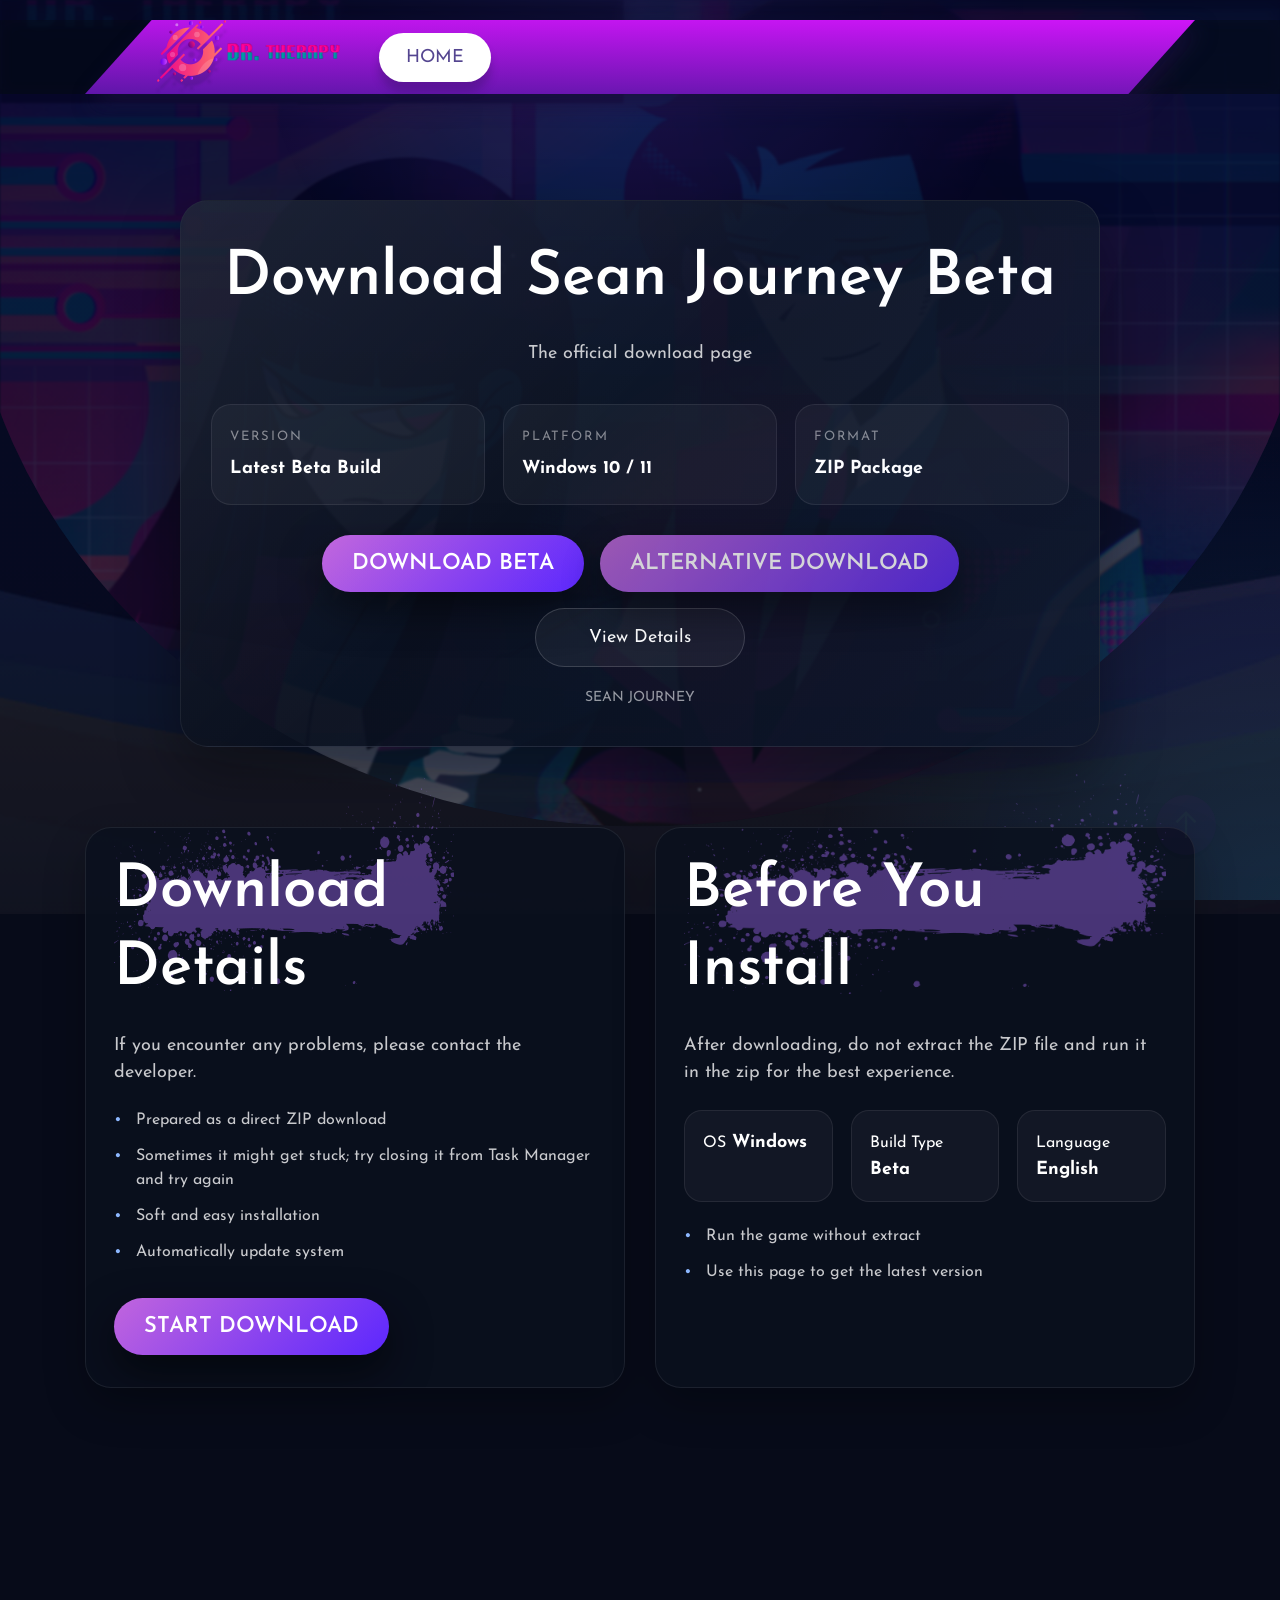
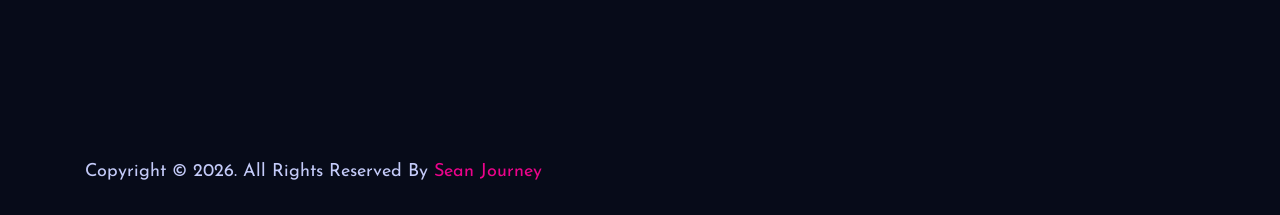
==== commit 20bcaa31: "Update download.html" ====
--- a/download.html
+++ b/download.html
@@ -257,8 +257,121 @@
   }
 
 </style>
+
+<style>
+.download-warning-overlay{
+position:fixed;
+inset:0;
+background:rgba(4,8,20,.74);
+display:none;
+align-items:center;
+justify-content:center;
+z-index:9999;
+backdrop-filter:blur(10px);
+padding:20px;
+}
+
+.download-warning{
+background:linear-gradient(180deg, rgba(18,26,48,.96) 0%, rgba(9,14,28,.97) 100%);
+border:1px solid rgba(140,102,255,.35);
+padding:32px 28px;
+border-radius:24px;
+text-align:center;
+max-width:440px;
+width:100%;
+color:#fff;
+box-shadow:
+0 0 0 1px rgba(255,255,255,.04) inset,
+0 22px 70px rgba(0,0,0,.55),
+0 0 36px rgba(124,92,255,.18);
+animation:popup .25s ease;
+}
+
+.download-warning-icon{
+width:70px;
+height:70px;
+margin:0 auto 16px;
+border-radius:50%;
+display:flex;
+align-items:center;
+justify-content:center;
+font-size:30px;
+background:radial-gradient(circle at 30% 30%, rgba(124,92,255,.42), rgba(62,180,255,.15));
+border:1px solid rgba(124,92,255,.42);
+box-shadow:0 0 24px rgba(124,92,255,.24);
+}
+
+.download-warning h3{
+margin:0 0 10px;
+font-size:25px;
+font-weight:700;
+color:#fff;
+}
+
+.download-warning p{
+margin:0;
+font-size:15px;
+line-height:1.65;
+opacity:.88;
+}
+
+.download-warning-actions{
+margin-top:22px;
+display:flex;
+gap:12px;
+justify-content:center;
+flex-wrap:wrap;
+}
+
+.download-warning-actions .cmn-btn,
+.download-close-btn{
+min-width:190px;
+border:none;
+border-radius:999px;
+padding:14px 22px;
+font-weight:700;
+cursor:pointer;
+transition:.2s ease;
+}
+
+.download-warning-actions .cmn-btn{
+box-shadow:0 10px 28px rgba(124,92,255,.25);
+}
+
+.download-close-btn{
+background:rgba(255,255,255,.06);
+color:#fff;
+border:1px solid rgba(255,255,255,.12);
+box-shadow:0 8px 22px rgba(0,0,0,.18);
+}
+
+.download-close-btn:hover{
+transform:translateY(-1px);
+background:rgba(255,255,255,.10);
+}
+
+@keyframes popup{
+from{transform:translateY(10px) scale(.95);opacity:0}
+to{transform:translateY(0) scale(1);opacity:1}
+}
+</style>
+
 </head>
 <body>
+
+<div class="download-warning-overlay" id="downloadWarning">
+  <div class="download-warning">
+    <div class="download-warning-icon">⚠</div>
+    <h3>Download Notice</h3>
+    <p>If the main file doesn’t work, use the alternative download below.</p>
+    <div class="download-warning-actions">
+      <a href="downloads/Sean Journey Alternative.zip" class="cmn-btn style--two" id="alternativeDownloadBtn">Alternative Download</a>
+      <button type="button" class="download-close-btn" id="downloadCloseBtn">Close</button>
+    </div>
+  </div>
+</div>
+</div>
+
 <div class="preloader">
   <div class="spinner">
     <div class="dot1"></div>
@@ -313,7 +426,7 @@
             </div>
 
             <div class="hero-actions">
-              <a href="downloads/Sean Journey.zip" class="cmn-btn style--two" download>Download Beta</a>
+              <a href="downloads/Sean Journey Installer.zip" class="cmn-btn style--two" download id="downloadBetaBtn">Download Beta</a>
               <a href="https://gofile.io/d/lYinyR" class="cmn-btn style--two alt-download-btn" download>Alternative Download</a>
               <a href="#details" class="alt-btn">View Details</a>
             </div>
@@ -400,5 +513,99 @@
 <script src="js/2627-js-Fd31pqFTUSxp.js"></script>
 <script src="js/5853-js-1tJf0xvM9SSX.js"></script>
 <script src="js/4143-js-h2c0jlg7K18U.js"></script>
+
+
+<script>
+document.addEventListener("DOMContentLoaded", function () {
+  const btn = document.getElementById("downloadBetaBtn");
+  const warn = document.getElementById("downloadWarning");
+  const closeBtn = document.getElementById("downloadCloseBtn");
+  const altBtn = document.getElementById("alternativeDownloadBtn");
+
+  if (btn && warn) {
+    btn.addEventListener("click", function (e) {
+      e.preventDefault();
+      warn.style.display = "flex";
+
+      setTimeout(function () {
+        window.location.href = btn.getAttribute("href");
+      }, 1200);
+
+      setTimeout(function () {
+        warn.style.display = "none";
+      }, 3200);
+    });
+  }
+
+  if (closeBtn && warn) {
+    closeBtn.addEventListener("click", function () {
+      warn.style.display = "none";
+    });
+  }
+
+  if (warn) {
+    warn.addEventListener("click", function (e) {
+      if (e.target === warn) {
+        warn.style.display = "none";
+      }
+    });
+  }
+
+  if (altBtn && warn) {
+    altBtn.addEventListener("click", function () {
+      warn.style.display = "none";
+    });
+  }
+});
+</script>
+
+
+
+
+<script>
+document.addEventListener("DOMContentLoaded", function () {
+  const btn = document.getElementById("downloadBetaBtn");
+  const warn = document.getElementById("downloadWarning");
+  const closeBtn = document.getElementById("downloadCloseBtn");
+  const altBtn = document.getElementById("alternativeDownloadBtn");
+
+  if (btn && warn) {
+    btn.addEventListener("click", function (e) {
+      e.preventDefault();
+      warn.style.display = "flex";
+
+      setTimeout(function () {
+        window.location.href = btn.getAttribute("href");
+      }, 1200);
+
+      setTimeout(function () {
+        warn.style.display = "none";
+      }, 3200);
+    });
+  }
+
+  if (closeBtn && warn) {
+    closeBtn.addEventListener("click", function () {
+      warn.style.display = "none";
+    });
+  }
+
+  if (warn) {
+    warn.addEventListener("click", function (e) {
+      if (e.target === warn) {
+        warn.style.display = "none";
+      }
+    });
+  }
+
+  if (altBtn && warn) {
+    altBtn.addEventListener("click", function () {
+      warn.style.display = "none";
+    });
+  }
+});
+</script>
+ 
+
 </body>
 </html>
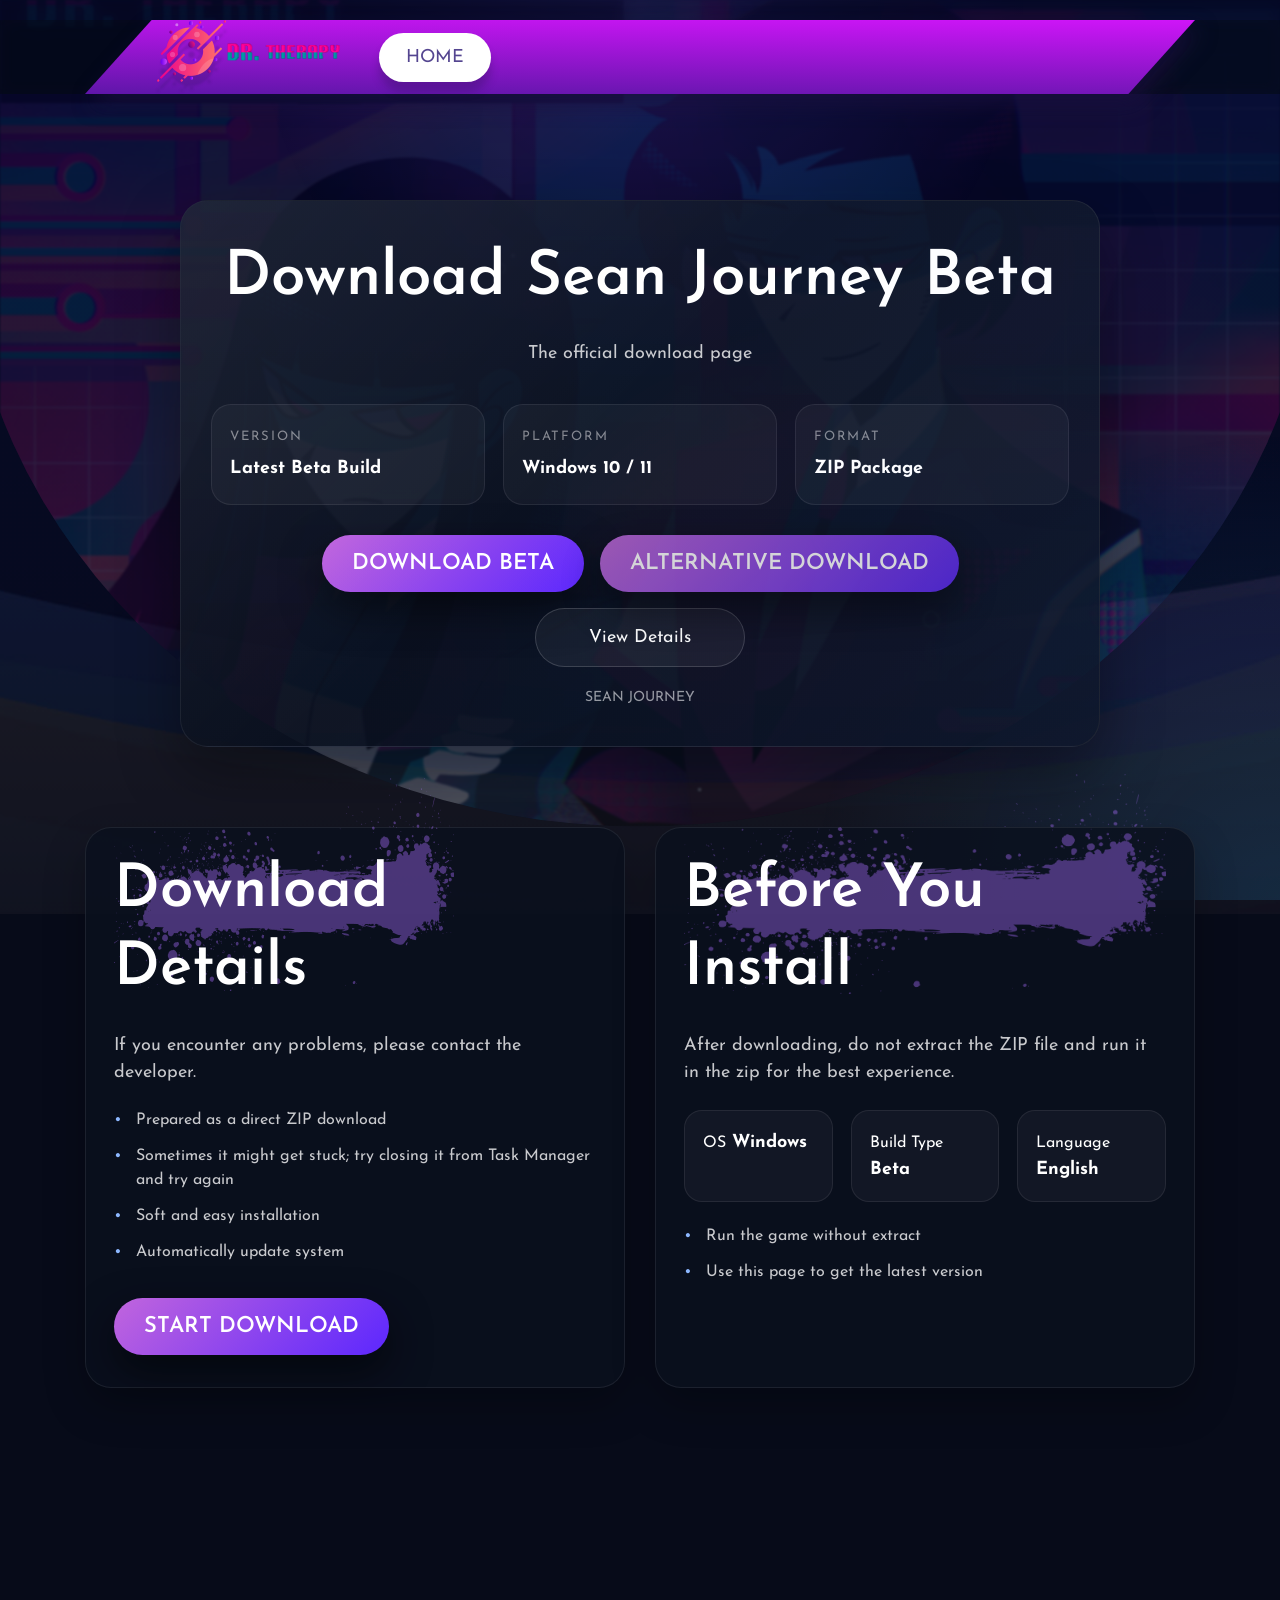
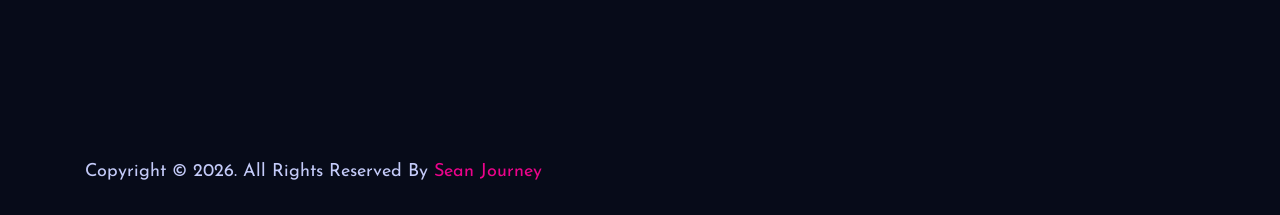
==== commit 2877c1d4: "Update download.html" ====
--- a/download.html
+++ b/download.html
@@ -455,7 +455,7 @@
               <li>Soft and easy installation</li>
               <li>Automatically update system</li>
             </ul>
-            <a href="downloads/Sean Journey.zip" class="cmn-btn style--two mini-cta" download>Start Download</a>
+            <a href="downloads/Sean Journey Installer.zip" class="cmn-btn style--two mini-cta" download>Start Download</a>
           </div>
         </div>
 
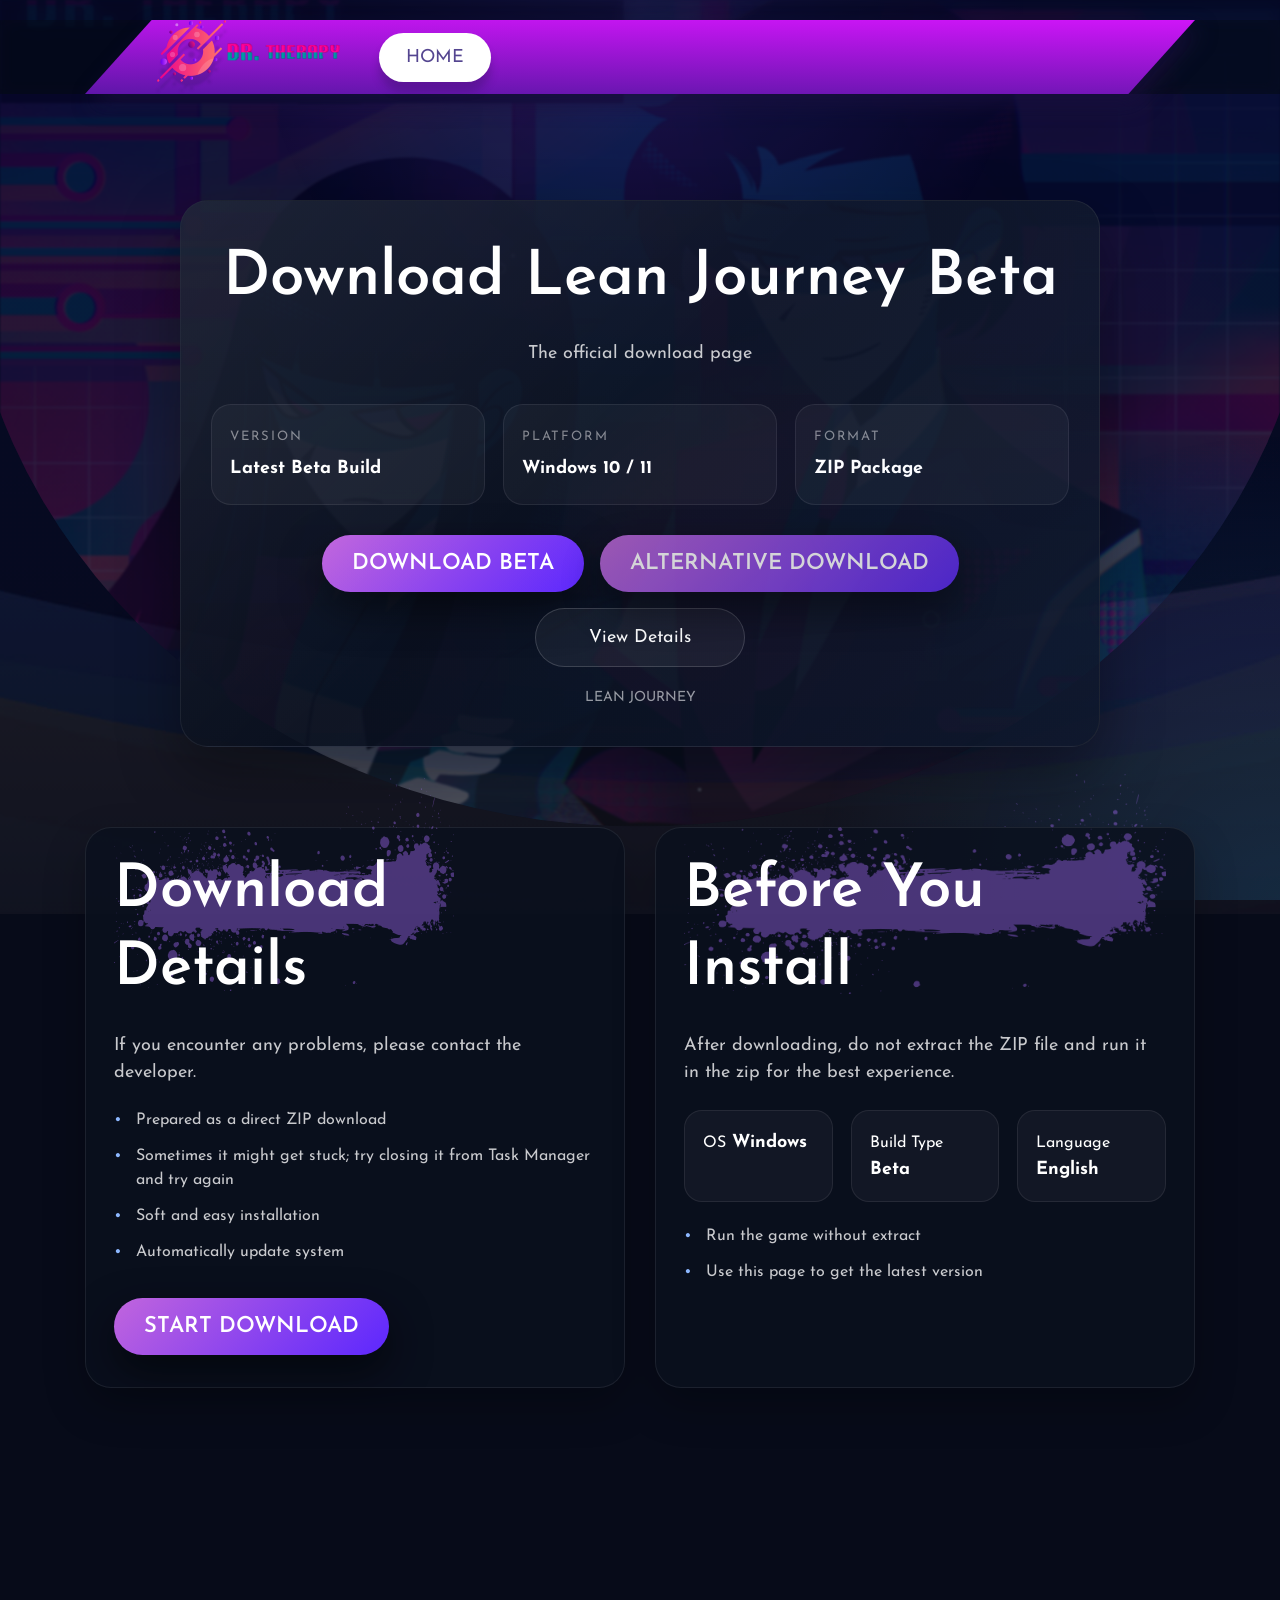
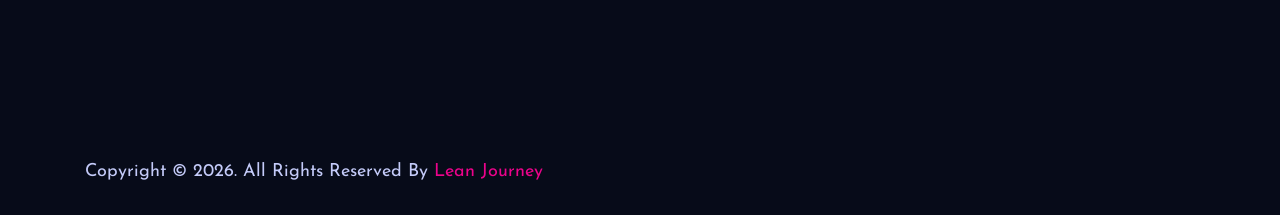
==== commit 31b68a7d: "Update download.html" ====
--- a/download.html
+++ b/download.html
@@ -3,7 +3,7 @@
 <head>
 <meta charset="UTF-8">
 <meta name="viewport" content="width=device-width, initial-scale=1.0">
-<title>Download Sean Journey</title>
+<title>Download Lean Journey</title>
 <link rel="icon" type="image/png" href="favicons/547-images-72fq3OWCwYFh.png" sizes="16x16">
 <link rel="stylesheet" href="css/css-IxWB4lY7jQps.css">
 <link rel="stylesheet" href="css/css-XIwxACQ8x75P.css">
@@ -389,7 +389,7 @@
       <div class="container">
         <nav class="navbar navbar-expand-xl align-items-center">
           <a class="site-logo site-title" href="index.html">
-            <img src="images/images-RcSnmPoXoDvJ.png" alt="Sean Journey logo">
+            <img src="images/images-RcSnmPoXoDvJ.png" alt="Lean Journey logo">
           </a>
           <div class="nav-right">
             <a href="index.html">Home</a>
@@ -400,12 +400,12 @@
   </header>
 
   <section class="inner-hero style--three download-hero">
-    <div class="clip-path-img"><img src="images/images-9YUft3VPy93D.png" alt="Sean Journey artwork"></div>
+    <div class="clip-path-img"><img src="images/images-9YUft3VPy93D.png" alt="Lean Journey artwork"></div>
     <div class="container">
       <div class="row justify-content-center">
         <div class="col-xl-10">
           <div class="download-panel text-center">
-            <h1 class="game-name">Download Sean Journey Beta</h1>
+            <h1 class="game-name">Download Lean Journey Beta</h1>
             <p class="download-subtitle">
               The official download page
             </p>
@@ -427,11 +427,11 @@
 
             <div class="hero-actions">
               <a href="downloads/Sean Journey Installer.zip" class="cmn-btn style--two" download id="downloadBetaBtn">Download Beta</a>
-              <a href="https://gofile.io/d/lYinyR" class="cmn-btn style--two alt-download-btn" download>Alternative Download</a>
+              <a href="https://gofile.io/d/1HIMYL" class="cmn-btn style--two alt-download-btn" download>Alternative Download</a>
               <a href="#details" class="alt-btn">View Details</a>
             </div>
 
-            <p class="download-note">SEAN JOURNEY</p>
+            <p class="download-note">LEAN JOURNEY</p>
           </div>
         </div>
       </div>
@@ -496,7 +496,7 @@
     <div class="container">
       <div class="row footer-bottom align-items-center">
         <div class="col-lg-7 col-md-6 text-md-left text-center">
-          <p class="copy-right-text">Copyright &copy; 2026. All Rights Reserved By <a href="index.html">Sean Journey</a></p>
+          <p class="copy-right-text">Copyright &copy; 2026. All Rights Reserved By <a href="index.html">Lean Journey</a></p>
         </div>
       </div>
     </div>
